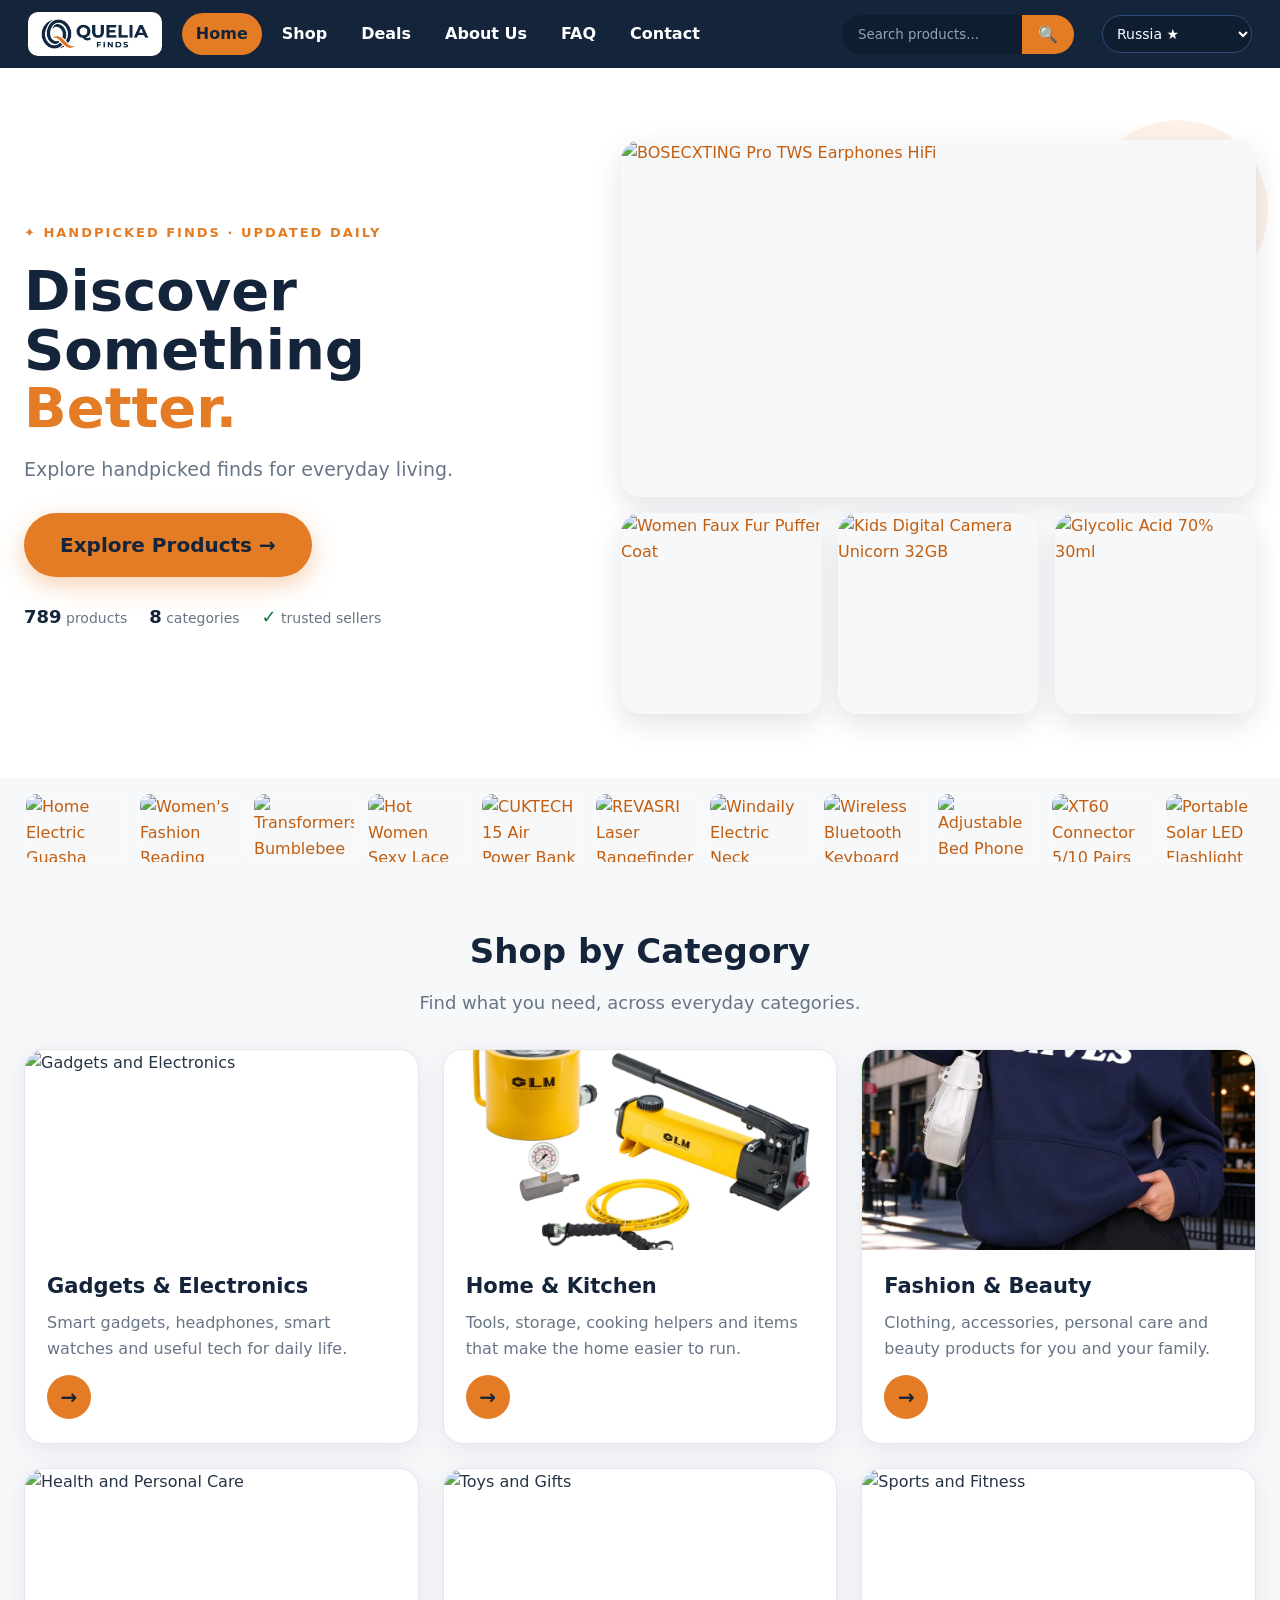
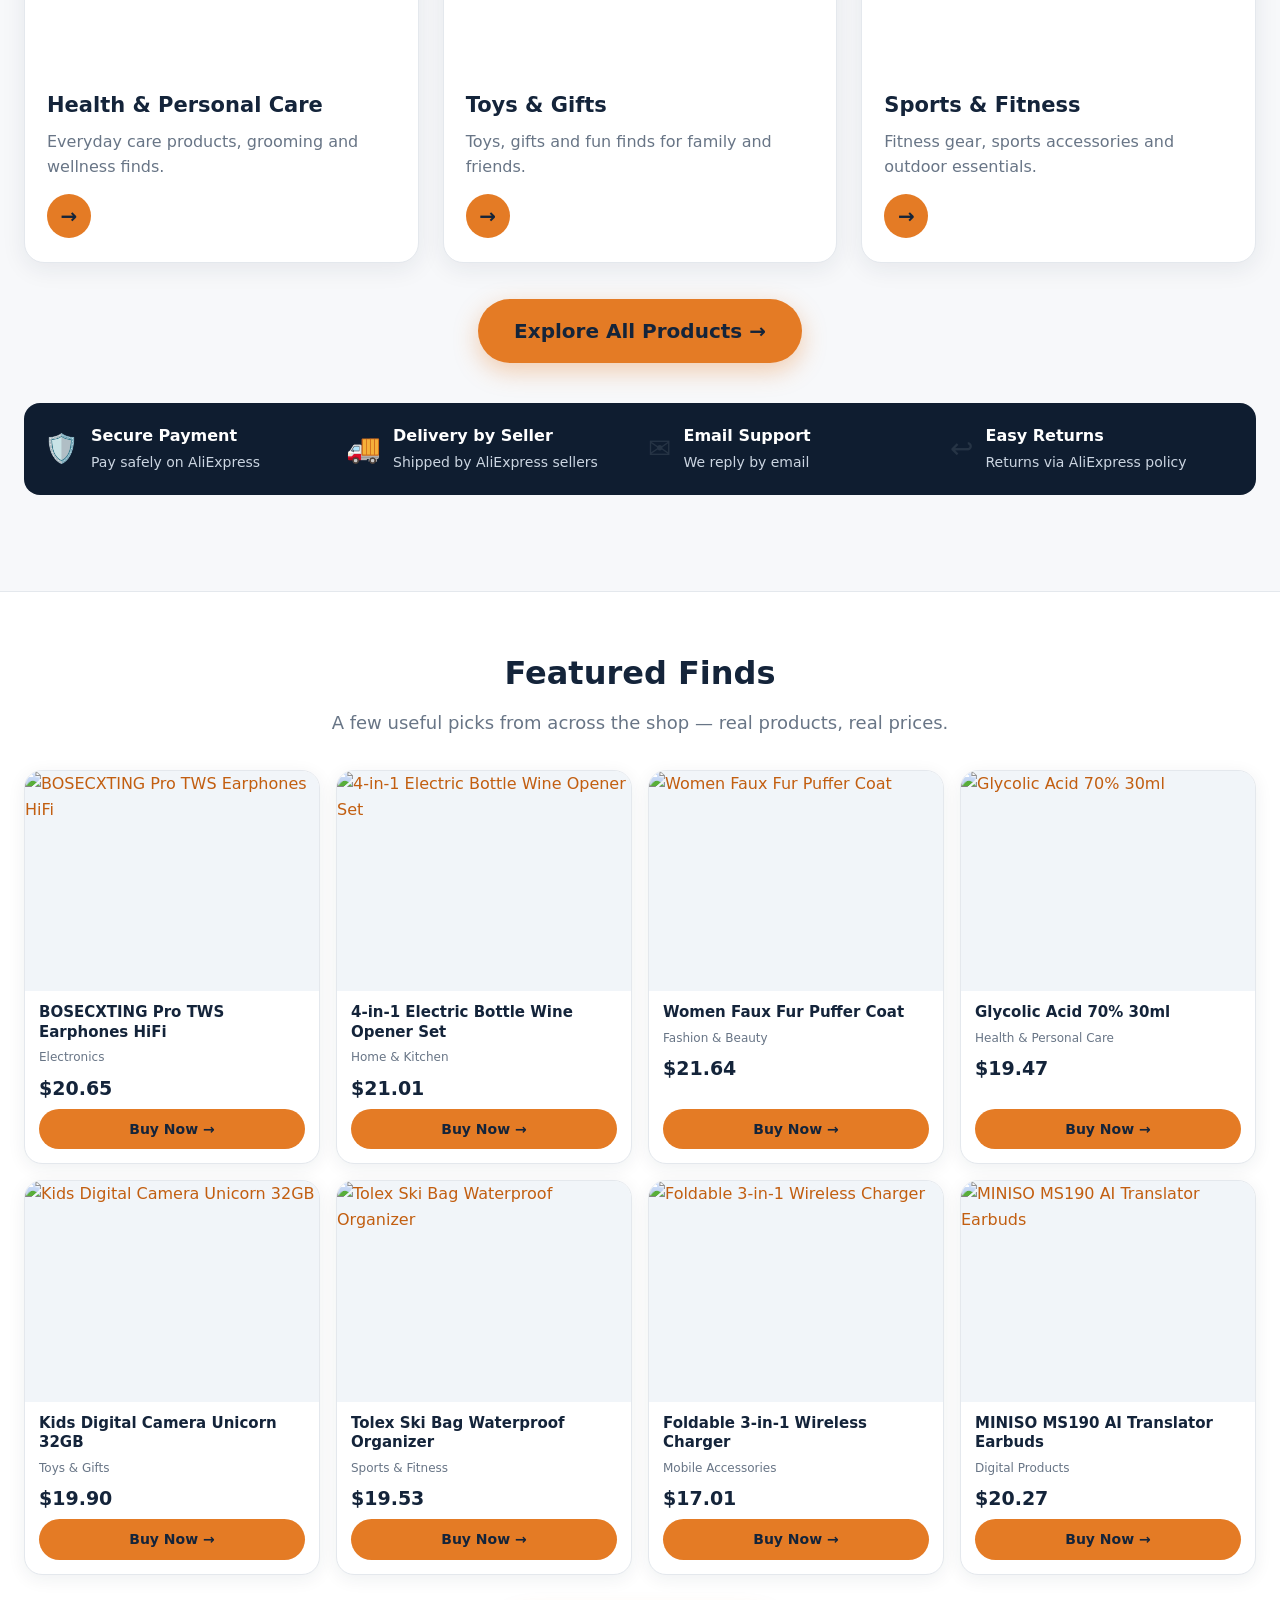
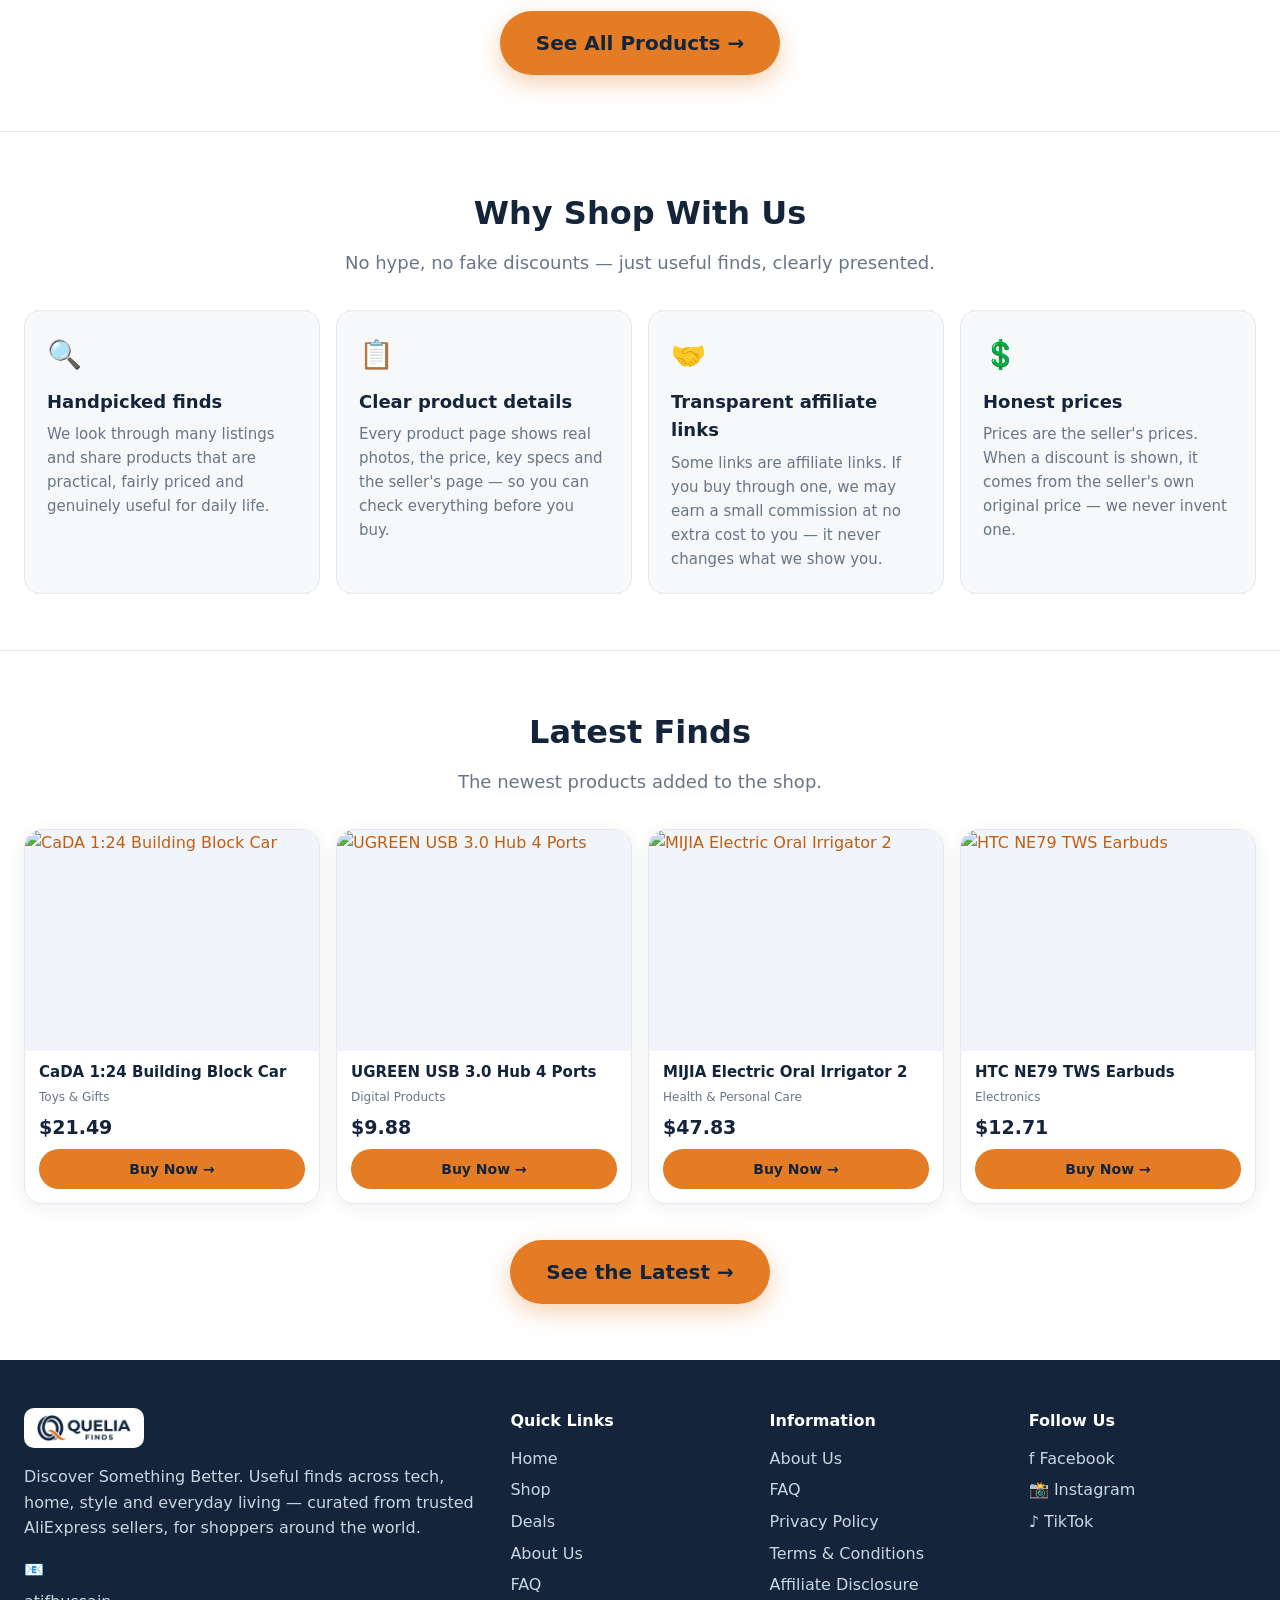
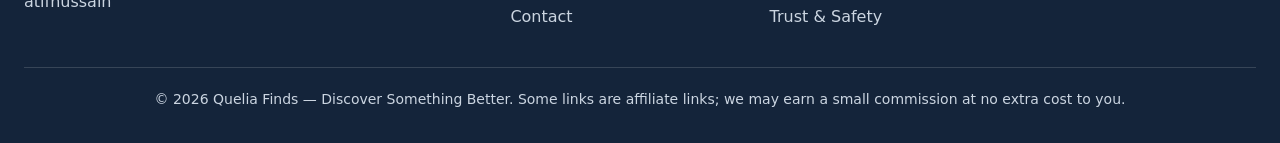
==== index.html @ e5099c73 "Taiwan batch: 4 products (787-790), 789 total" ====
<!DOCTYPE html>
<html lang="en">
<head>
<meta name="google-site-verification" content="7o0jev55BeI-810fVLVqob9dhv0WC_KsKOV3EKLCDDg" />
<meta name="p:domain_verify" content="592e8757884b58a0848043750318c921" />
<meta charset="UTF-8">
<link rel="icon" type="image/png" href="assets/favicon.png">
<link rel="apple-touch-icon" href="assets/apple-touch-icon.png">
<meta name="viewport" content="width=device-width, initial-scale=1.0">
<title>Quelia Finds — Discover Something Better.</title>
<meta name="description" content="Quelia Finds — premium product discovery brand.">
<link rel="canonical" href="https://queliafinds.publicvm.com/">

<meta property="og:type" content="website">
<meta property="og:url" content="https://queliafinds.publicvm.com/">
<meta property="og:site_name" content="Quelia Finds">
<meta property="og:title" content="Quelia Finds — Discover Something Better.">
<meta property="og:description" content="Quelia Finds — premium product discovery brand.">
<meta property="og:image" content="https://queliafinds.publicvm.com/assets/quelia-logo.png">
<script type="application/ld+json">
{
  "@context": "https://schema.org",
  "@graph": [
    {
      "@type": "WebSite",
      "name": "Quelia Finds",
      "alternateName": "Quelia",
      "url": "https://queliafinds.publicvm.com/"
    },
    {
      "@type": "Organization",
      "name": "Quelia Finds",
      "url": "https://queliafinds.publicvm.com/",
      "logo": "https://queliafinds.publicvm.com/assets/quelia-logo.png",
      "sameAs": [
        "https://www.facebook.com/profile.php?id=61596222851519",
        "https://www.instagram.com/dail.ydealbazar/",
        "https://www.tiktok.com/@dailydealbazarofficial"
      ]
    }
  ]
}
</script>
<link rel="stylesheet" href="style.css?v=200">
<script async src="https://pagead2.googlesyndication.com/pagead/js/adsbygoogle.js?client=ca-pub-7057239487273648"
     crossorigin="anonymous"></script>
<!-- Google tag (gtag.js) -->
<script>
/* Internal visitor exclusion (browser-level, localStorage — no IP).
   ?internal=1 sets the opt-out, ?internal=0 clears it. If opted out, GA4 is disabled before it loads. */
try {
  var _iq = new URLSearchParams(location.search).get('internal');
  if (_iq === '1') { localStorage.setItem('quelia-internal', '1'); }
  else if (_iq === '0') { localStorage.removeItem('quelia-internal'); }
} catch (e) {}
try { if (localStorage.getItem('quelia-internal') === '1') { window['ga-disable-G-9D16Z3C9DD'] = true; } } catch (e) {}
</script>
<script async src="https://www.googletagmanager.com/gtag/js?id=G-9D16Z3C9DD"></script>
<script>
  window.dataLayer = window.dataLayer || [];
  function gtag(){dataLayer.push(arguments);}
  gtag('js', new Date());

  gtag('config', 'G-9D16Z3C9DD');
</script>
<script defer src="https://www.gstatic.com/firebasejs/10.12.2/firebase-app-compat.js"></script>
<script defer src="https://www.gstatic.com/firebasejs/10.12.2/firebase-database-compat.js"></script>
<script defer src="assets/js/ddb-live.js?v=5"></script>
</head>
<body>
<header class="topbar">
<a class="logo-link" href="./"><img class="logo-img" src="assets/logo.png" alt="Quelia Finds"></a>
<nav class="main-nav">
<a href="./" class="active">Home</a>
<a href="shop.html">Shop</a>
<a href="shop.html?filter=discounted">Deals</a>
<a href="about.html">About Us</a>
<a href="faq.html">FAQ</a>
<a href="contact.html">Contact</a>
</nav>
<form class="search" action="shop.html" method="get">
<input type="search" name="q" placeholder="Search products..." aria-label="Search products">
<button type="submit" aria-label="Search">🔍</button>
</form>
<select id="countrySelect" class="country-select" aria-label="Select your country"></select>

</header>

<section class="hero">
<div class="hero-inner">
<div class="hero-copy">
<p class="hero-eyebrow">✦ Handpicked finds · Updated daily</p>
<h1>Discover Something<br><span class="accent-text">Better.</span></h1>
<p class="hero-sub">Explore handpicked finds for everyday living.</p>
<div class="hero-actions">
<a class="shop-btn" href="shop.html">Explore Products →</a>

</div>
<div class="hero-stats">
<span><b>789</b> products</span>
<span><b>8</b> categories</span>
<span><b class="tick">✓</b> trusted sellers</span>
</div>
</div>
<div class="hero-visual">
<div class="hero-grid">
<a href="product.html?id=bosecxting-pro-tws-earphones-hifi"><img src="https://res.cloudinary.com/oyazitkv/image/upload/f_auto,q_auto/daily-deal-bazar/bosecxting-pro-tws-earphones-hifi/main.jpg" alt="BOSECXTING Pro TWS Earphones HiFi"></a>
<a href="product.html?id=women-faux-fur-puffer"><img src="https://res.cloudinary.com/oyazitkv/image/upload/f_auto,q_auto/daily-deal-bazar/women-faux-fur-puffer/main.jpg" alt="Women Faux Fur Puffer Coat"></a>
<a href="product.html?id=kids-digital-camera-unicorn-32gb"><img src="https://res.cloudinary.com/oyazitkv/image/upload/f_auto,q_auto/daily-deal-bazar/kids-digital-camera-unicorn-32gb/main.jpg" alt="Kids Digital Camera Unicorn 32GB"></a>
<a href="product.html?id=glycolic-acid-70-30ml"><img src="https://res.cloudinary.com/oyazitkv/image/upload/f_auto,q_auto/daily-deal-bazar/glycolic-acid-70-30ml/main.jpg" alt="Glycolic Acid 70% 30ml"></a>
</div>
</div>
</div>
</section>
<!-- Home Banner -->
<ins class="adsbygoogle"
     style="display:block"
     data-ad-client="ca-pub-7057239487273648"
     data-ad-slot="2990210473"
     data-ad-format="auto"
     data-full-width-responsive="true"></ins>
<script>
     (adsbygoogle = window.adsbygoogle || []).push({});
</script>
<div class="wrap"><div class="shop-photo-strip" id="photoStrip"></div></div>

<section class="shop-section">
<div class="wrap">
<h2>Shop by Category</h2>
<p class="sub">Find what you need, across everyday categories.</p>
<div class="cat-grid">
<a class="cat-card" href="shop.html?cat=electronics">
<img src="assets/products/foldable-3-in-1-wireless-charging-station/main.jpg" alt="Gadgets and Electronics">
<div class="cat-body"><h3>Gadgets &amp; Electronics</h3><p>Smart gadgets, headphones, smart watches and useful tech for daily life.</p><span class="cat-arrow">→</span></div>
</a>
<a class="cat-card" href="shop.html?cat=home-kitchen">
<img src="assets/products/hydraulic-jack/main.png" alt="Home and Kitchen">
<div class="cat-body"><h3>Home &amp; Kitchen</h3><p>Tools, storage, cooking helpers and items that make the home easier to run.</p><span class="cat-arrow">→</span></div>
</a>
<a class="cat-card" href="shop.html?cat=fashion-beauty">
<img src="assets/products/jesus-saves-hoodie/main.jpg" alt="Fashion and Beauty">
<div class="cat-body"><h3>Fashion &amp; Beauty</h3><p>Clothing, accessories, personal care and beauty products for you and your family.</p><span class="cat-arrow">→</span></div>
</a>
<a class="cat-card" href="shop.html?cat=health-care">
<img src="assets/products/laikou-japan-sakura-skincare-set-7pcs/main.jpg" alt="Health and Personal Care">
<div class="cat-body"><h3>Health &amp; Personal Care</h3><p>Everyday care products, grooming and wellness finds.</p><span class="cat-arrow">→</span></div>
</a>
<a class="cat-card" href="shop.html?cat=toys-gifts">
<img src="assets/products/pokemon-figure-pokeball-toys-12pcs/main.jpg" alt="Toys and Gifts">
<div class="cat-body"><h3>Toys &amp; Gifts</h3><p>Toys, gifts and fun finds for family and friends.</p><span class="cat-arrow">→</span></div>
</a>
<a class="cat-card" href="shop.html?cat=sports-fitness">
<img src="assets/products/nevertoolate-extra-long-jump-rope-3-2m/main.jpg" alt="Sports and Fitness">
<div class="cat-body"><h3>Sports &amp; Fitness</h3><p>Fitness gear, sports accessories and outdoor essentials.</p><span class="cat-arrow">→</span></div>
</a>
</div>
<div class="explore-wrap"><a class="shop-btn" href="shop.html">Explore All Products →</a></div>

<section class="trust-row">
<div class="trust"><span>🛡️</span><div><strong>Secure Payment</strong><p>Pay safely on AliExpress</p></div></div>
<div class="trust"><span>🚚</span><div><strong>Delivery by Seller</strong><p>Shipped by AliExpress sellers</p></div></div>
<div class="trust"><span>✉️</span><div><strong>Email Support</strong><p>We reply by email</p></div></div>
<div class="trust"><span>↩️</span><div><strong>Easy Returns</strong><p>Returns via AliExpress policy</p></div></div>
</section>
</div>
</section>

<section class="home-section">
<div class="wrap">
<h2>Featured Finds</h2>
<p class="sub">A few useful picks from across the shop — real products, real prices.</p>
<div class="product-grid">
<article class="p-card">
  <a class="p-media" href="product.html?id=bosecxting-pro-tws-earphones-hifi"><img src="https://res.cloudinary.com/oyazitkv/image/upload/f_auto,q_auto/daily-deal-bazar/bosecxting-pro-tws-earphones-hifi/main.jpg" alt="BOSECXTING Pro TWS Earphones HiFi"></a>
  <div class="p-body">
    <h3><a href="product.html?id=bosecxting-pro-tws-earphones-hifi">BOSECXTING Pro TWS Earphones HiFi</a></h3>
    <div class="p-cat">Electronics</div>
    <div class="p-price">$20.65</div>
    <a class="p-buy" href="https://s.click.aliexpress.com/e/_c3OXKgUB" target="_blank" rel="noopener">Buy Now →</a>
  </div>
</article>
<article class="p-card">
  <a class="p-media" href="product.html?id=4-in-1-electric-bottle-wine-opener-set"><img src="https://res.cloudinary.com/oyazitkv/image/upload/f_auto,q_auto/daily-deal-bazar/4-in-1-electric-bottle-wine-opener-set/main.jpg" alt="4-in-1 Electric Bottle Wine Opener Set" loading="lazy"></a>
  <div class="p-body">
    <h3><a href="product.html?id=4-in-1-electric-bottle-wine-opener-set">4-in-1 Electric Bottle Wine Opener Set</a></h3>
    <div class="p-cat">Home &amp; Kitchen</div>
    <div class="p-price">$21.01</div>
    <a class="p-buy" href="https://s.click.aliexpress.com/e/_c44xM1Wb" target="_blank" rel="noopener">Buy Now →</a>
  </div>
</article>
<article class="p-card">
  <a class="p-media" href="product.html?id=women-faux-fur-puffer"><img src="https://res.cloudinary.com/oyazitkv/image/upload/f_auto,q_auto/daily-deal-bazar/women-faux-fur-puffer/main.jpg" alt="Women Faux Fur Puffer Coat"></a>
  <div class="p-body">
    <h3><a href="product.html?id=women-faux-fur-puffer">Women Faux Fur Puffer Coat</a></h3>
    <div class="p-cat">Fashion &amp; Beauty</div>
    <div class="p-price">$21.64</div>
    <a class="p-buy" href="https://s.click.aliexpress.com/e/_c3TvdKIX" target="_blank" rel="noopener">Buy Now →</a>
  </div>
</article>
<article class="p-card">
  <a class="p-media" href="product.html?id=glycolic-acid-70-30ml"><img src="https://res.cloudinary.com/oyazitkv/image/upload/f_auto,q_auto/daily-deal-bazar/glycolic-acid-70-30ml/main.jpg" alt="Glycolic Acid 70% 30ml"></a>
  <div class="p-body">
    <h3><a href="product.html?id=glycolic-acid-70-30ml">Glycolic Acid 70% 30ml</a></h3>
    <div class="p-cat">Health &amp; Personal Care</div>
    <div class="p-price">$19.47</div>
    <a class="p-buy" href="https://s.click.aliexpress.com/e/_c2wL02o3" target="_blank" rel="noopener">Buy Now →</a>
  </div>
</article>
<article class="p-card">
  <a class="p-media" href="product.html?id=kids-digital-camera-unicorn-32gb"><img src="https://res.cloudinary.com/oyazitkv/image/upload/f_auto,q_auto/daily-deal-bazar/kids-digital-camera-unicorn-32gb/main.jpg" alt="Kids Digital Camera Unicorn 32GB"></a>
  <div class="p-body">
    <h3><a href="product.html?id=kids-digital-camera-unicorn-32gb">Kids Digital Camera Unicorn 32GB</a></h3>
    <div class="p-cat">Toys &amp; Gifts</div>
    <div class="p-price">$19.90</div>
    <a class="p-buy" href="https://s.click.aliexpress.com/e/_c3FRcBNd" target="_blank" rel="noopener">Buy Now →</a>
  </div>
</article>
<article class="p-card">
  <a class="p-media" href="product.html?id=tolex-ski-bag-waterproof-ski-organizer"><img src="https://res.cloudinary.com/oyazitkv/image/upload/f_auto,q_auto/daily-deal-bazar/tolex-ski-bag-waterproof-ski-organizer/main.jpg" alt="Tolex Ski Bag Waterproof Organizer" loading="lazy"></a>
  <div class="p-body">
    <h3><a href="product.html?id=tolex-ski-bag-waterproof-ski-organizer">Tolex Ski Bag Waterproof Organizer</a></h3>
    <div class="p-cat">Sports &amp; Fitness</div>
    <div class="p-price">$19.53</div>
    <a class="p-buy" href="https://s.click.aliexpress.com/e/_c3Jxw4QF" target="_blank" rel="noopener">Buy Now →</a>
  </div>
</article>
<article class="p-card">
  <a class="p-media" href="product.html?id=foldable-3-in-1-wireless-charging-station"><img src="https://res.cloudinary.com/oyazitkv/image/upload/f_auto,q_auto/daily-deal-bazar/foldable-3-in-1-wireless-charging-station/main.jpg" alt="Foldable 3-in-1 Wireless Charger" loading="lazy"></a>
  <div class="p-body">
    <h3><a href="product.html?id=foldable-3-in-1-wireless-charging-station">Foldable 3-in-1 Wireless Charger</a></h3>
    <div class="p-cat">Mobile Accessories</div>
    <div class="p-price">$17.01</div>
    <a class="p-buy" href="https://s.click.aliexpress.com/e/_c4lKQhC3" target="_blank" rel="noopener">Buy Now →</a>
  </div>
</article>
<article class="p-card">
  <a class="p-media" href="product.html?id=miniso-ms190-ai-translator-earbuds"><img src="https://res.cloudinary.com/oyazitkv/image/upload/f_auto,q_auto/daily-deal-bazar/miniso-ms190-ai-translator-earbuds/main.jpg" alt="MINISO MS190 AI Translator Earbuds" loading="lazy"></a>
  <div class="p-body">
    <h3><a href="product.html?id=miniso-ms190-ai-translator-earbuds">MINISO MS190 AI Translator Earbuds</a></h3>
    <div class="p-cat">Digital Products</div>
    <div class="p-price">$20.27</div>
    <a class="p-buy" href="https://s.click.aliexpress.com/e/_c4SFceW7" target="_blank" rel="noopener">Buy Now →</a>
  </div>
</article>
</div>
<div class="explore-wrap"><a class="shop-btn" href="shop.html">See All Products →</a></div>
</div>
</section>

<section class="home-section">
<div class="wrap">
<h2>Why Shop With Us</h2>
<p class="sub">No hype, no fake discounts — just useful finds, clearly presented.</p>
<div class="why-row">
<div class="why-card"><span class="why-ico">🔍</span><h3>Handpicked finds</h3><p>We look through many listings and share products that are practical, fairly priced and genuinely useful for daily life.</p></div>
<div class="why-card"><span class="why-ico">📋</span><h3>Clear product details</h3><p>Every product page shows real photos, the price, key specs and the seller's page — so you can check everything before you buy.</p></div>
<div class="why-card"><span class="why-ico">🤝</span><h3>Transparent affiliate links</h3><p>Some links are affiliate links. If you buy through one, we may earn a small commission at no extra cost to you — it never changes what we show you.</p></div>
<div class="why-card"><span class="why-ico">💲</span><h3>Honest prices</h3><p>Prices are the seller's prices. When a discount is shown, it comes from the seller's own original price — we never invent one.</p></div>
</div>
</div>
</section>

<section class="home-section">
<div class="wrap">
<h2>Latest Finds</h2>
<p class="sub">The newest products added to the shop.</p>
<div class="product-grid">
<article class="p-card">
  <a class="p-media" href="product.html?id=cada-1-24-building-block-car"><img src="https://res.cloudinary.com/oyazitkv/image/upload/f_auto,q_auto/daily-deal-bazar/cada-1-24-building-block-car/main.jpg" alt="CaDA 1:24 Building Block Car" loading="lazy"></a>
  <div class="p-body">
    <h3><a href="product.html?id=cada-1-24-building-block-car">CaDA 1:24 Building Block Car</a></h3>
    <div class="p-cat">Toys &amp; Gifts</div>
    <div class="p-price">$21.49</div>
    <a class="p-buy" href="https://s.click.aliexpress.com/e/_c3lZKPaT" target="_blank" rel="noopener">Buy Now →</a>
  </div>
</article>
<article class="p-card">
  <a class="p-media" href="product.html?id=ugreen-usb-3-0-hub-4-ports"><img src="https://res.cloudinary.com/oyazitkv/image/upload/f_auto,q_auto/daily-deal-bazar/ugreen-usb-3-0-hub-4-ports/main.jpg" alt="UGREEN USB 3.0 Hub 4 Ports" loading="lazy"></a>
  <div class="p-body">
    <h3><a href="product.html?id=ugreen-usb-3-0-hub-4-ports">UGREEN USB 3.0 Hub 4 Ports</a></h3>
    <div class="p-cat">Digital Products</div>
    <div class="p-price">$9.88</div>
    <a class="p-buy" href="https://s.click.aliexpress.com/e/_c2zLxfTl" target="_blank" rel="noopener">Buy Now →</a>
  </div>
</article>
<article class="p-card">
  <a class="p-media" href="product.html?id=mijia-electric-oral-irrigator-2"><img src="https://res.cloudinary.com/oyazitkv/image/upload/f_auto,q_auto/daily-deal-bazar/mijia-electric-oral-irrigator-2/main.jpg" alt="MIJIA Electric Oral Irrigator 2" loading="lazy"></a>
  <div class="p-body">
    <h3><a href="product.html?id=mijia-electric-oral-irrigator-2">MIJIA Electric Oral Irrigator 2</a></h3>
    <div class="p-cat">Health &amp; Personal Care</div>
    <div class="p-price">$47.83</div>
    <a class="p-buy" href="https://s.click.aliexpress.com/e/_c3qpI50B" target="_blank" rel="noopener">Buy Now →</a>
  </div>
</article>
<article class="p-card">
  <a class="p-media" href="product.html?id=htc-ne79-tws-earbuds"><img src="https://res.cloudinary.com/oyazitkv/image/upload/f_auto,q_auto/daily-deal-bazar/htc-ne79-tws-earbuds/main.jpg" alt="HTC NE79 TWS Earbuds" loading="lazy"></a>
  <div class="p-body">
    <h3><a href="product.html?id=htc-ne79-tws-earbuds">HTC NE79 TWS Earbuds</a></h3>
    <div class="p-cat">Electronics</div>
    <div class="p-price">$12.71</div>
    <a class="p-buy" href="https://s.click.aliexpress.com/e/_c4qe29wx" target="_blank" rel="noopener">Buy Now →</a>
  </div>
</article>
</div>
<div class="explore-wrap"><a class="shop-btn" href="shop.html?filter=latest">See the Latest →</a></div>
</div>
</section>

<footer>
<div class="foot-grid">
<div>
<div class="foot-brand"><img class="foot-logo-img" src="assets/logo.png" alt="Quelia Finds"></div>
<p>Discover Something Better. Useful finds across tech, home, style and everyday living — curated from trusted AliExpress sellers, for shoppers around the world.</p>
<p>📧 <a href="mailto:atifhussain78698633@gmail.com">atifhussain</a></p>
</div>
<div>
<h4>Quick Links</h4>
<a href="./">Home</a>
<a href="shop.html">Shop</a>
<a href="shop.html?filter=discounted">Deals</a>
<a href="about.html">About Us</a>
<a href="faq.html">FAQ</a>
<a href="contact.html">Contact</a>
</div>
<div>
<h4>Information</h4>
<a href="about.html">About Us</a>
<a href="faq.html">FAQ</a>
<a href="privacy.html">Privacy Policy</a>
<a href="terms.html">Terms &amp; Conditions</a>
<a href="affiliate-disclosure.html">Affiliate Disclosure</a>
<a href="trust.html">Trust &amp; Safety</a>
</div>
<div>
<h4>Follow Us</h4>
<a href="https://www.facebook.com/profile.php?id=61596222851519" target="_blank" rel="noopener">f Facebook</a>
<a href="https://www.instagram.com/dail.ydealbazar/" target="_blank" rel="noopener">📸 Instagram</a>
<a href="https://www.tiktok.com/@dailydealbazarofficial" target="_blank" rel="noopener">♪ TikTok</a>
</div>
</div>
<div class="foot-bottom">© 2026 Quelia Finds — Discover Something Better. Some links are affiliate links; we may earn a small commission at no extra cost to you.</div>
</footer>
<script src="countries.js?v=3"></script>
<script src="products.js?v=200"></script>
<script>
(function buildPhotoStrip() {
  const strip = document.getElementById("photoStrip");
  if (!strip || typeof PRODUCTS === "undefined") return;
  const shuffled = PRODUCTS.slice();
  for (let i = shuffled.length - 1; i > 0; i--) { const j = Math.floor(Math.random() * (i + 1)); [shuffled[i], shuffled[j]] = [shuffled[j], shuffled[i]]; }
  const items = shuffled.slice(0, 12).map(p => `<a href="product.html?id=${p.id}"><img src="${p.images[0]}" alt="${p.short}" loading="lazy"></a>`).join("");
  strip.innerHTML = `<div class="strip-track">${items}${items}</div>`;
})();
</script>
</body>
</html>
---- style.css ----
/* Quelia Finds — clean international design: Navy #14243A, Orange #E47B25, Off-white #F7F8FA, White */
:root{--navy:#14243A;--deep:#0F1D30;--navy2:#1E3A5C;--accent:#E47B25;--accent-dark:#C25E10;--ink:#263445;--muted:#687586;--line:#E4E8ED;--bg:#F7F8FA;--gold:var(--accent);--royal:#0755B8}
*{box-sizing:border-box}
/* Never allow page-level horizontal scrolling (internal scroll rows still scroll). */
html,body{overflow-x:clip}
body{margin:0;font-family:Inter,Manrope,system-ui,-apple-system,"Segoe UI",Roboto,Arial,sans-serif;color:var(--ink);background:var(--bg);line-height:1.6;font-size:16px}
a{color:var(--accent-dark);text-decoration:none}
a:hover{text-decoration:underline}
img{max-width:100%}
.wrap{max-width:1280px;margin:0 auto;padding:0 24px}

/* Header */
.topbar{position:sticky;top:0;background:var(--navy);color:#fff;display:flex;align-items:center;gap:20px;padding:12px 28px;z-index:20}
.logo-link{display:flex;align-items:center;gap:10px;text-decoration:none;color:#fff;flex-shrink:0}
.logo-link:hover{text-decoration:none}
.logo-mark{width:36px;height:36px;flex-shrink:0}
.logo{height:64px;width:auto;border-radius:10px}
.brand{font-weight:800;font-size:26px;color:#fff;letter-spacing:.2px}
.brand span{color:var(--accent)}
.main-nav{display:flex;gap:6px;flex-wrap:wrap}
.main-nav a{color:#fff;text-decoration:none;font-weight:600;padding:8px 14px;border-radius:999px}
.main-nav a.active{background:var(--accent);color:var(--navy)}
.main-nav a:hover{color:var(--accent);text-decoration:none}
.main-nav a.active:hover{color:var(--navy)}
.search{margin-left:auto;display:flex;background:#0F1D30;border-radius:999px;overflow:hidden;flex-shrink:0}
.search input{background:transparent;border:0;color:#fff;padding:10px 16px;outline:none;width:180px;font-family:inherit}
.search input::placeholder{color:#94a3b8}
.search button{background:var(--accent);border:0;padding:10px 16px;cursor:pointer;font-size:16px}
.account-link{font-size:22px;text-decoration:none}

/* Hero — Quelia Finds: light premium hero, headline left, product photos right */
.hero{background:#fff;color:var(--ink);padding:72px 0 64px}
.hero-inner{max-width:1280px;margin:0 auto;padding:0 24px;display:grid;grid-template-columns:0.92fr 1.08fr;gap:56px;align-items:center}
.hero-copy h1{font-size:56px;line-height:1.05;margin:0 0 16px;color:var(--navy);text-align:left}
.accent-text{color:var(--accent)}
.hero-sub{font-size:19px;color:var(--muted);margin:0 0 28px;text-align:left}
.hero-eyebrow{font-size:13px;font-weight:800;letter-spacing:2px;text-transform:uppercase;color:var(--accent);margin:0 0 18px}
.hero-stats{display:flex;gap:22px;flex-wrap:wrap;margin-top:26px}
.hero-stats span{font-size:14px;color:var(--muted)}
.hero-stats b{font-size:18px;color:var(--navy)}
.hero-stats .tick{color:#0a7a3d}
.hero-actions{display:flex;gap:12px;flex-wrap:wrap;align-items:center}
.hero-actions .vg-btn{margin:0}
.hero-visual{position:relative}
.hero-visual::before{content:"";position:absolute;top:-20px;right:-12px;width:180px;height:180px;border-radius:50%;background:rgba(228,123,37,.10);z-index:0}
.hero-grid{position:relative;z-index:1;display:grid;grid-template-columns:repeat(3,1fr);gap:16px}
.hero-grid a{display:block;border-radius:20px;overflow:hidden;box-shadow:0 10px 28px rgba(20,36,58,.12);background:#F7F8FA}
.hero-grid a:hover{transform:translateY(-3px);box-shadow:0 16px 36px rgba(20,36,58,.18)}
.hero-grid a:first-child{grid-column:1 / -1}
.hero-grid img{width:100%;aspect-ratio:1/1;object-fit:cover;display:block}
.hero-grid a:first-child img{aspect-ratio:16/9}
/* Featured earphones — earbuds dip into the case, then pop back out (Atif's request). */
@keyframes earbudsInOut{
  0%,50%,100%{transform:translateY(0)}
  65%{transform:translateY(12px)}
  80%{transform:translateY(-8px)}
}
.hero-grid a:first-child{animation:earbudsInOut 4s ease-in-out infinite}
/* Kids camera (middle bottom card) — gentle focus zoom. */
@keyframes camFocus{
  0%,100%{transform:scale(1)}
  50%{transform:scale(1.07)}
}
.hero-grid a:nth-child(3) img{animation:camFocus 3s ease-in-out infinite}
@media (prefers-reduced-motion: reduce){
  .hero-grid a:first-child,.hero-grid a:nth-child(3) img{animation:none}
}
/* Trust & Safety — dark trust cards (matches the reference design). */
.trust-dark{background:#0b0b0b;padding:48px 0 56px}
.trust-dark .wrap{max-width:1100px;margin:0 auto;padding:0 24px}
.trust-grid{display:grid;grid-template-columns:1fr 1fr;gap:18px}
@media(max-width:640px){.trust-grid{grid-template-columns:1fr}}
.trust-card{background:#161616;border:1px solid #2a2a2a;border-radius:16px;padding:26px}
.trust-ico{display:inline-flex;align-items:center;justify-content:center;width:46px;height:46px;border:2px solid #22c55e;border-radius:50%;color:#22c55e;font-size:22px;font-weight:800;margin-bottom:14px}
.trust-card h3{color:#fff;font-size:20px;margin:0 0 6px}
.trust-card .trust-sub{color:#9aa3af;font-size:15px;margin:0 0 10px}
.trust-card .trust-desc{color:#c7cdd6;font-size:14px;line-height:1.6;margin:0}
.trust-card a{color:#7dd3a8}
.shop-btn{display:inline-block;background:var(--accent);color:var(--navy)!important;font-weight:800;font-size:20px;padding:16px 36px;border-radius:999px;text-decoration:none;box-shadow:0 8px 24px rgba(228,123,37,.35)}
.shop-btn:hover{transform:translateY(-2px);text-decoration:none}

/* Homepage sections */
.shop-section{background:var(--bg);padding:56px 0}
.shop-section h2{font-size:34px;color:var(--navy);margin:0;text-align:center}
.shop-section .sub{text-align:center;color:var(--muted);font-size:18px;margin:10px 0 32px}
.cat-grid{display:grid;grid-template-columns:repeat(3,1fr);gap:24px}
.cat-card{background:#fff;border:1px solid var(--line);border-radius:20px;overflow:hidden;box-shadow:0 6px 24px rgba(20,36,58,.08);transition:transform .2s,box-shadow .2s;display:block;color:var(--ink)}
.cat-card:hover{transform:translateY(-4px);box-shadow:0 14px 32px rgba(20,36,58,.16);text-decoration:none}
.cat-card img{width:100%;height:200px;object-fit:cover;display:block}
.cat-card .cat-body{padding:20px 22px 24px}
.cat-card h3{margin:0 0 6px;color:var(--navy);font-size:21px}
.cat-card p{margin:0 0 14px;color:var(--muted)}
.cat-arrow{display:inline-flex;align-items:center;justify-content:center;width:44px;height:44px;border-radius:50%;background:var(--accent);color:var(--navy);font-weight:800;font-size:20px}
.explore-wrap{text-align:center;margin-top:36px}

/* Home product sections (Featured / Latest) */
.home-section{background:#fff;padding:56px 0;border-top:1px solid var(--line)}
.home-section h2{font-size:32px;color:var(--navy);margin:0;text-align:center}
.home-section .sub{text-align:center;color:var(--muted);font-size:18px;margin:10px 0 32px}

/* Why shop with us */
.why-row{display:grid;grid-template-columns:repeat(4,1fr);gap:16px}
.why-card{background:var(--bg);border:1px solid var(--line);border-radius:16px;padding:22px}
.why-card .why-ico{font-size:28px}
.why-card h3{margin:10px 0 6px;color:var(--navy);font-size:18px}
.why-card p{margin:0;color:var(--muted);font-size:15px}

/* Trust row */
.trust-row{display:grid;grid-template-columns:repeat(4,1fr);gap:16px;background:var(--deep);border-radius:16px;padding:20px;margin:40px 0}
.trust{display:flex;gap:12px;align-items:center}
.trust span{font-size:28px}
.trust strong{color:#fff;display:block}
.trust p{color:#cbd5e1;margin:2px 0;font-size:14px}

/* Footer */
footer{background:var(--navy);color:#cbd5e1;padding:48px 24px 32px}
.foot-grid{max-width:1280px;margin:0 auto;display:grid;grid-template-columns:2fr 1fr 1fr 1fr;gap:32px}
.foot-grid h4{color:#fff;margin:0 0 12px}
.foot-grid a{display:block;color:#cbd5e1;margin:6px 0}
.foot-grid a:hover{color:var(--accent);text-decoration:none}
.foot-brand{font-weight:800;font-size:22px;color:#fff}
.foot-brand span{color:var(--accent)}
.foot-bottom{max-width:1280px;margin:32px auto 0;padding-top:20px;border-top:1px solid rgba(255,255,255,.15);text-align:center;font-size:14px}

/* Shop page — redesigned layout (2026-11-14): wider content, slim sidebar,
   products first on mobile. Max-width ~1200px (1360px on very wide screens). */
.shop-wrap{max-width:1200px}
@media(min-width:1500px){.shop-wrap{max-width:1360px}}
.shop-head{background:linear-gradient(120deg,var(--navy),var(--navy2) 60%,var(--deep));color:#fff;padding:28px 0 20px}
.shop-head h1{color:#fff;font-size:34px;margin:0}
.shop-head p{color:#dbeafe;font-size:16px;margin:6px 0 0}
.shop-photo-strip{overflow:hidden;margin:14px 0 4px;border-radius:14px}
.strip-track{display:flex;gap:10px;width:max-content;animation:stripScroll 40s linear infinite}
.strip-track a{flex:0 0 auto}
.strip-track img{height:72px;width:104px;object-fit:cover;border-radius:12px;display:block;border:2px solid rgba(255,255,255,.25)}
.shop-photo-strip:hover .strip-track{animation-play-state:paused}
@keyframes stripScroll{from{transform:translateX(0)}to{transform:translateX(-50%)}}
@media(max-width:640px){.strip-track img{height:64px;width:92px}}
.shop-ad-wrap{position:relative;margin:24px auto 0;max-width:720px}
.shop-ad-video{width:100%;aspect-ratio:16/9;object-fit:cover;display:block;border-radius:16px;box-shadow:0 12px 40px rgba(0,0,0,.35)}
.shop-sound-btn{position:absolute;bottom:14px;right:14px;background:rgba(20,36,58,.85);color:#fff;border:1.5px solid var(--accent);font-weight:700;font-size:14px;padding:9px 16px;border-radius:999px;cursor:pointer;font-family:inherit}
.shop-sound-btn:hover{background:var(--accent);color:var(--navy)}
.crumb{color:#94a3b8;font-size:14px;margin-bottom:12px}
.crumb a{color:#fff}
/* Category pills — one horizontal scroll row at every size (never wraps to 2 rows). */
.cat-nav{display:flex;gap:10px;flex-wrap:nowrap;overflow-x:auto;margin:20px 0;padding-bottom:4px;scrollbar-width:none}
.cat-nav::-webkit-scrollbar{display:none}
.cat-pill{flex:0 0 auto;border:1px solid var(--line);background:#fff;color:var(--navy);font-weight:700;padding:10px 18px;border-radius:999px;cursor:pointer;font-size:15px;font-family:inherit}
.cat-pill.active,.cat-pill:hover{background:var(--accent);border-color:var(--accent);color:var(--navy)}
.shop-body{background:var(--bg);padding:0 0 48px}
/* No sidebar — products take the full width. Filters live in a slide-in drawer on every size. */
.sidebar{display:none;position:fixed;top:0;right:0;bottom:0;width:min(340px,90vw);z-index:200;overflow-y:auto;border-radius:0;box-shadow:-8px 0 32px rgba(20,36,58,.18);background:#fff;padding:18px 20px;color:var(--ink)}
.sidebar.open{display:block}
.sidebar h3{margin:0 0 10px;color:var(--navy);font-size:18px;padding-bottom:8px;border-bottom:2px solid var(--accent)}
.sidebar .side-cat{display:block;padding:8px 12px;color:var(--ink);cursor:pointer;border:1px solid var(--line);background:var(--bg);width:100%;text-align:left;font-size:14px;border-radius:999px;margin-bottom:5px;transition:all .2s;font-family:inherit}
.sidebar .side-cat.active{color:var(--navy);font-weight:800;background:var(--accent);border-color:var(--accent)}
.sidebar .side-cat:hover{border-color:var(--accent);color:var(--navy)}
.sidebar label{display:block;font-size:14px;color:var(--ink);margin:6px 0 3px}
.sidebar input[type=number],.sidebar input[type=text]{width:100%;padding:9px 12px;border:1px solid var(--line);border-radius:10px;font-size:15px;background:#fff;color:var(--ink);outline:none;font-family:inherit}
.sidebar input[type=number]:focus,.sidebar input[type=text]:focus{border-color:var(--accent)}

/* Filters drawer trigger — visible on every size (no sidebar). */
.filter-toggle{display:inline-flex;align-items:center;gap:6px;background:var(--navy);color:#fff;font-weight:800;border:0;border-radius:999px;padding:10px 18px;cursor:pointer;font-size:15px;font-family:inherit;flex:0 0 auto}
.filter-close{display:block;position:absolute;top:12px;right:12px;background:transparent;border:1px solid var(--line);color:var(--ink);border-radius:50%;width:32px;height:32px;cursor:pointer;font-size:16px;line-height:1}
.filter-backdrop{display:none}
.filter-backdrop.show{display:block;position:fixed;inset:0;background:rgba(0,0,0,.55);z-index:150}
.price-row{display:flex;gap:8px}
.side-btn{width:100%;margin-top:10px;background:var(--accent);border:0;color:var(--navy);font-weight:800;padding:11px;border-radius:999px;cursor:pointer;font-size:15px;box-shadow:0 6px 18px rgba(228,123,37,.35);transition:transform .2s;font-family:inherit}
.side-btn:hover{transform:translateY(-2px)}
/* Compact toolbar — Filters button, search and sort in one row; count on its own small line on mobile. */
.shop-tools{display:flex;gap:10px;align-items:center;flex-wrap:wrap;margin-bottom:14px}
.shop-tools .count{font-weight:700;color:var(--navy)}
.shop-tools input[type=search]{flex:1;min-width:180px;padding:11px 14px;border:1px solid var(--line);border-radius:999px;font-size:15px;outline:none;background:#fff;color:var(--ink);font-family:inherit}
.shop-tools input[type=search]::placeholder{color:var(--muted)}
.shop-tools select{padding:11px 14px;border:1px solid var(--line);border-radius:999px;font-size:15px;background:#fff;color:var(--ink);font-family:inherit}
.product-grid{display:grid;grid-template-columns:repeat(4,1fr);gap:16px}
@media(min-width:1500px){.product-grid{grid-template-columns:repeat(5,1fr)}}
.p-card{background:#fff;border:1px solid var(--line);border-radius:18px;overflow:hidden;box-shadow:0 4px 18px rgba(20,36,58,.07);transition:transform .2s,box-shadow .2s;display:flex;flex-direction:column}
.p-card:hover{transform:translateY(-4px) scale(1.015);box-shadow:0 14px 30px rgba(20,36,58,.16)}
.p-card .p-media{display:block;position:relative;overflow:hidden}
.p-card img,.p-card video{width:100%;aspect-ratio:4/3;height:auto;object-fit:cover;display:block;background:#f1f5f9}
.p-badge{position:absolute;top:10px;left:10px;background:#E5484D;color:#fff;font-weight:800;font-size:11px;padding:5px 10px;border-radius:999px}
.p-body{padding:12px 14px 14px;display:flex;flex-direction:column;flex:1}
.p-body h3{margin:0 0 6px;font-size:15px;line-height:1.3;color:var(--navy);display:-webkit-box;-webkit-line-clamp:2;-webkit-box-orient:vertical;overflow:hidden}
.p-body h3 a{color:var(--navy)}
.p-body h3 a:hover{color:var(--accent-dark);text-decoration:none}
.p-cat{font-size:12px;color:var(--muted);margin-bottom:5px}
.p-price{font-size:19px;font-weight:800;color:var(--navy);margin-bottom:6px}
.p-price s{color:#94a3b8;font-size:13px;font-weight:400;margin-left:6px}
.p-rating{color:#f5a623;font-size:13px;margin:4px 0 8px}
.p-buy{margin-top:auto;display:block;text-align:center;background:var(--accent);color:var(--navy)!important;font-weight:800;font-size:14px;padding:9px 12px;border-radius:999px;text-decoration:none}
.p-buy:hover{background:#F08A35;text-decoration:none}
.p-copy{margin-top:6px;display:block;width:100%;text-align:center;background:#fff;border:1.5px solid var(--navy);color:var(--navy);font-weight:700;padding:8px;border-radius:999px;cursor:pointer;font-size:13px;font-family:inherit}
.p-copy:hover{background:#f1f5f9}

/* Shop product cards — editorial v2 (Barlovento-inspired, scoped to the shop grid only).
   Flat, image-led, minimal chrome. Orange stays as an accent; buttons are navy. */
#productGrid .p-card{background:transparent;border:0;border-radius:0;overflow:visible;box-shadow:none}
#productGrid .p-card:hover{transform:none;box-shadow:none}
#productGrid .p-media{background:#f6f3ef;border-radius:14px}
#productGrid .p-card .p-media img{transition:transform .35s ease}
#productGrid .p-card:hover .p-media img{transform:scale(1.04)}
#productGrid .p-card img{aspect-ratio:1/1;object-fit:contain;background:#f6f3ef}
/* Badges on the photo: % off top-left (dark green), product badge top-right (navy). */
#productGrid .p-off{position:absolute;top:10px;left:10px;background:#166534;margin-left:0;z-index:2}
#productGrid .p-badge{left:auto;right:10px;background:var(--navy)}
#productGrid .p-body{padding:14px 2px 0}
#productGrid .p-head{display:flex;gap:12px;align-items:flex-start}
#productGrid .p-head h3{flex:1;min-width:0;margin:0;font-size:15px;line-height:1.35}
#productGrid .p-head .p-price{flex:0 0 auto;font-size:16px;white-space:nowrap;margin-bottom:0}
#productGrid .p-sub{display:flex;justify-content:space-between;gap:10px;align-items:baseline;margin-top:4px}
#productGrid .p-sub s{font-size:12px;color:#94a3b8}
#productGrid .p-buy{background:var(--navy);color:#fff!important;border-radius:10px;padding:10px 12px;font-weight:700}
#productGrid .p-buy:hover{background:var(--navy2)}
#productGrid .p-copy{background:transparent;border:0;color:var(--muted);font-weight:600;padding:7px;font-size:12px;margin-top:2px}
#productGrid .p-copy:hover{color:var(--navy);text-decoration:underline;background:transparent}

/* Shop buttons — navy, not orange (orange stays as an accent only). */
.filter-toggle{background:var(--navy);color:#fff}
.side-btn{background:var(--navy);color:#fff;box-shadow:0 6px 18px rgba(20,36,58,.25)}
.side-btn:hover{transform:translateY(-2px)}
.side-btn-quiet{background:transparent!important;border:1px solid var(--line)!important;color:var(--muted)!important;box-shadow:none!important}
/* Sidebar — modern editorial: small-caps section labels, clean text category rows. */
.sidebar .side-h{margin:16px 0 8px;color:var(--muted);font-size:12px;font-weight:800;letter-spacing:1.5px;text-transform:uppercase;padding-bottom:0;border-bottom:0}
.sidebar .side-cat{display:block;padding:7px 4px;color:var(--ink);cursor:pointer;border:0;background:transparent;width:100%;text-align:left;font-size:14px;border-radius:8px;margin-bottom:2px;transition:background .15s;font-family:inherit}
.sidebar .side-cat.active{color:var(--accent-dark);font-weight:800;background:#FDF0E3;border-color:transparent}
.sidebar .side-cat:hover{background:#f1f5f9;border-color:transparent;color:var(--navy)}
.empty{grid-column:1/-1;text-align:center;color:var(--muted);padding:48px 0;font-size:18px}
.load-wrap{text-align:center;margin-top:32px}
.load-btn{background:var(--navy);color:#fff;border:0;font-weight:800;padding:14px 32px;border-radius:999px;cursor:pointer;font-size:16px;font-family:inherit}
.load-btn:hover{background:var(--navy2)}

/* Product detail page */
.pd-layout{display:grid;grid-template-columns:1fr 1fr;gap:40px;padding:40px 0 64px;align-items:start}
.pd-gallery img,.pd-gallery video{width:100%;border-radius:18px;display:block;background:#f1f5f9;max-height:520px;object-fit:contain}
.pd-thumbs{display:flex;gap:10px;flex-wrap:wrap;margin-top:14px}
.pd-thumbs img{width:84px;height:84px;object-fit:cover;border-radius:10px;border:2px solid var(--line);cursor:pointer}
.pd-thumbs img.active{border-color:var(--accent)}
.pd-info h1{font-size:30px;line-height:1.3;color:var(--navy);margin:0 0 12px}
.pd-price{font-size:32px;font-weight:800;color:var(--navy)}
.pd-price s{color:#94a3b8;font-size:20px;font-weight:400;margin-left:8px}
.pd-meta{color:var(--muted);margin:10px 0}
.pd-desc{margin:20px 0}
.pd-specs{width:100%;border-collapse:collapse;margin:16px 0}
.pd-specs td{border:1px solid var(--line);padding:10px 14px}
.pd-specs td:first-child{font-weight:700;background:#f8fafc;width:40%}
.pd-buy{display:inline-block;background:var(--accent);color:var(--navy)!important;font-weight:800;font-size:19px;padding:16px 40px;border-radius:999px;text-decoration:none;margin-top:8px}
.pd-buy:hover{background:#F08A35;text-decoration:none}
.pd-copy{display:inline-block;background:#fff;border:2px solid var(--navy);color:var(--navy);font-weight:800;font-size:16px;padding:14px 28px;border-radius:999px;cursor:pointer;margin:8px 0 0 12px;font-family:inherit}
.pd-copy:hover{background:#f1f5f9}
.pd-note{font-size:13px;color:var(--muted);margin-top:14px}
.aff-note{font-size:13px;color:var(--muted);margin-top:10px}

/* Info pages (About / Terms / Privacy / Contact / Disclosure) */
main.page{max-width:900px;margin:0 auto;padding:32px 20px 64px}
main.page h1{font-size:34px;line-height:1.25;color:var(--navy)}
main.page h2{color:var(--navy);margin-top:36px}
.lead{font-size:19px;color:#33415e}
.note{background:#FDF0E3;border:1px solid #F5D9B8;border-radius:12px;padding:16px 20px;margin:24px 0}
.page-banner img{width:100%;display:block;max-height:300px;object-fit:cover}
.luxury{background:linear-gradient(180deg,#0F1D30,#14243A 60%,#0F1D30);color:#f1f5f9}
.luxury h1,.luxury h2{color:#fff}
.gold{color:var(--accent)}
.buy{display:inline-block;margin-top:12px;background:var(--accent);color:var(--navy)!important;font-weight:800;padding:12px 22px;border-radius:999px;text-decoration:none}

/* Trust pills (shop + product pages) — honest signals only, no fake ratings */
.shop-trust{display:flex;flex-wrap:wrap;gap:10px;margin:0 0 18px}
.shop-trust span{background:#fff;border:1px solid var(--line);color:var(--navy);font-size:13px;font-weight:600;padding:8px 14px;border-radius:999px}
.pd-trust{display:flex;flex-wrap:wrap;gap:10px;margin-top:18px}
.pd-trust span{background:#f1f5f9;border:1px solid var(--line);color:var(--navy);font-size:13px;font-weight:600;padding:8px 14px;border-radius:999px}
.ship-box{background:#f8fafc;border:1px solid var(--line);border-radius:14px;padding:16px 18px;margin-top:20px;font-size:14px;color:var(--ink)}
.ship-box h4{margin:0 0 6px;color:var(--navy);font-size:16px}
.ship-box p{margin:0}

/* Header — responsive (fixes the tablet vertical-stack + the oversized mobile header).
   Tablet: logo + search + country on row 1, nav as one horizontal scroll row on row 2.
   Mobile: logo + country on row 1, search full-width on row 2, nav scroll row on row 3. */
@media(max-width:1023px){
  .topbar{flex-wrap:wrap;gap:10px;padding:10px 16px}
  .main-nav{order:3;width:100%;flex-wrap:nowrap;overflow-x:auto;padding-bottom:2px;scrollbar-width:none}
  .main-nav::-webkit-scrollbar{display:none}
  .main-nav a{flex:0 0 auto}
  .search{margin-left:0;flex:1;min-width:160px}
  .country-select{max-width:130px}
}
@media(max-width:640px){
  .topbar{padding:10px 12px;gap:8px}
  .logo-img{height:38px}
  .search{order:2;width:100%;flex:none}
  .search input{flex:1;width:auto}
  .country-select{max-width:110px}
  .main-nav a{padding:7px 12px;font-size:15px}
}

/* Responsive */
@media(max-width:1100px){.product-grid{grid-template-columns:repeat(3,1fr)}.cat-grid{grid-template-columns:repeat(2,1fr)}.why-row{grid-template-columns:repeat(2,1fr)}}
/* Tablet + mobile (≤1023px): shop hero tighter, toolbar as a tidy grid. */
@media(max-width:1023px){
  /* Shop hero tighter — photo strip hidden so products come up sooner */
  .shop-head{padding:20px 0 16px}
  .shop-head .shop-photo-strip{display:none}
  .shop-head h1{font-size:28px}
  /* Toolbar as a tidy 2-row grid: [Filters][search][sort] / [count] */
  .shop-tools{display:grid;grid-template-columns:auto 1fr auto;gap:10px;align-items:center}
  .filter-toggle{grid-column:1;grid-row:1}
  .shop-tools input[type=search]{grid-column:2;grid-row:1;min-width:0}
  .shop-tools select{grid-column:3;grid-row:1}
  .shop-tools .count{grid-column:1/-1;grid-row:2;font-size:13px;color:var(--muted);font-weight:600}
  /* Trust pills in one swipe row (not 2 stacked rows) */
  .shop-trust{flex-wrap:nowrap;overflow-x:auto;padding-bottom:4px;scrollbar-width:none;margin-bottom:12px}
  .shop-trust::-webkit-scrollbar{display:none}
  .shop-trust span{flex:0 0 auto}
}
@media(max-width:900px){
  .pd-layout{grid-template-columns:1fr}
  .foot-grid{grid-template-columns:1fr 1fr}
  .hero{padding:48px 0}
  .hero-inner{grid-template-columns:1fr;gap:36px}
}
@media(max-width:640px){
  .hero h1{font-size:38px}
  .hero{padding:40px 0}
  .hero-grid{grid-template-columns:repeat(2,1fr);gap:12px}
  .hero-grid a:first-child{grid-column:auto}
  .hero-grid a:first-child img{aspect-ratio:1/1}
  .hero-visual::before{display:none}
  .cat-grid{grid-template-columns:1fr}
  .product-grid{grid-template-columns:repeat(2,1fr);gap:12px}
  .p-card img,.p-card video{height:auto}
  .trust-row{grid-template-columns:1fr 1fr}
  .why-row{grid-template-columns:1fr}
  .foot-grid{grid-template-columns:1fr}
  .pd-info h1{font-size:24px}
  .pd-price{font-size:26px}
  /* Shop — mobile first: compact hero, tight toolbar, trust pills in one swipe row */
  .shop-head{padding:16px 0 12px}
  .shop-head h1{font-size:24px}
  .shop-head p{display:none}
  .cat-nav{margin:14px 0}
  .cat-pill{padding:8px 14px;font-size:14px}
  /* Shop — mobile toolbar: [Filters][search] / [sort][count] */
  .shop-tools{grid-template-columns:auto 1fr;gap:8px;margin-bottom:10px}
  .filter-toggle{padding:9px 14px;font-size:14px}
  .shop-tools input[type=search]{padding:10px 12px;font-size:14px}
  .shop-tools select{grid-column:1;grid-row:2;padding:10px 12px;font-size:14px;max-width:140px}
  .shop-tools .count{grid-column:2;grid-row:2;text-align:right;font-size:12px}
  .shop-trust span{font-size:12px;padding:7px 12px}
}
@media(max-width:480px){
  .product-grid{gap:10px}
  .p-body{padding:10px 12px 12px}
  .p-body h3{font-size:14px}
  .p-price{font-size:18px}
  .p-buy{padding:9px}
  .cat-card img{height:170px}
}

/* Info pages: breadcrumb + back button on light background */
.page .crumb{color:var(--muted);margin-bottom:8px}
.page .crumb a{color:var(--accent-dark)}
.back-link{display:inline-block;background:var(--navy);color:#fff!important;font-weight:700;padding:10px 20px;border-radius:999px;margin-bottom:8px}
.back-link:hover{background:var(--navy2);text-decoration:none}

/* Country selector in header */
.country-select{margin-left:8px;background:#0F1D30;color:#fff;border:1px solid #2b4a7a;border-radius:999px;padding:9px 10px;font-size:14px;max-width:150px;outline:none;cursor:pointer;font-family:inherit}
.country-select:focus{border-color:var(--accent)}

/* % OFF badge (green) shown next to a price when a real oldPrice exists */
.p-off{display:inline-block;background:#16a34a;color:#fff;font-weight:800;font-size:12px;padding:2px 7px;border-radius:999px;margin-left:8px;vertical-align:middle}
.pd-price .p-off{font-size:15px;padding:4px 11px}
/* PKR equivalent line under a price (live rate only; hidden when no rate) */
.pkr-line{font-size:12px;color:var(--muted);font-weight:600;margin:1px 0 6px}
/* Delivery block on the product page */
.delivery-box{background:#f0fdf4;border:1px solid #bbf7d0;border-radius:14px;padding:16px 18px;margin-top:20px;font-size:14px;color:var(--ink)}
.delivery-box h4{margin:0 0 6px;color:#166534;font-size:16px}
.delivery-box p{margin:0}
/* FAQ page */
.faq-item{margin:0 0 24px}
.faq-item h3{color:var(--navy);font-size:19px;margin:0 0 6px}
.faq-item p{margin:0}

/* Video Guide modal (Home) */
.vg-btn{display:inline-block;background:transparent;border:2px solid var(--accent);color:var(--accent);font-weight:800;font-size:16px;padding:13px 26px;border-radius:999px;cursor:pointer;margin:8px 0 0 12px;font-family:inherit}
.vg-btn:hover{background:var(--accent);color:var(--navy)}
.vg-modal{display:none;position:fixed;inset:0;background:rgba(20,36,58,.9);z-index:999;align-items:center;justify-content:center;padding:16px}
.vg-modal.open{display:flex}
.vg-box{position:relative;width:100%;max-width:720px}
.vg-box video{width:100%;aspect-ratio:16/9;display:block;border-radius:14px;background:#000}
.vg-close{position:absolute;top:-14px;right:-8px;background:var(--accent);color:var(--navy);border:none;font-weight:800;font-size:18px;width:38px;height:38px;border-radius:50%;cursor:pointer;z-index:2}
.vg-cap{color:#fff;text-align:center;margin-top:12px;font-size:15px}

/* Real Quelia Finds logo (navy on white) in a white badge on the dark header/footer */
.logo-img{height:44px;width:auto;display:block;background:#fff;border-radius:10px;padding:6px 12px}
.foot-logo-img{height:40px;width:auto;display:block;background:#fff;border-radius:10px;padding:6px 12px}
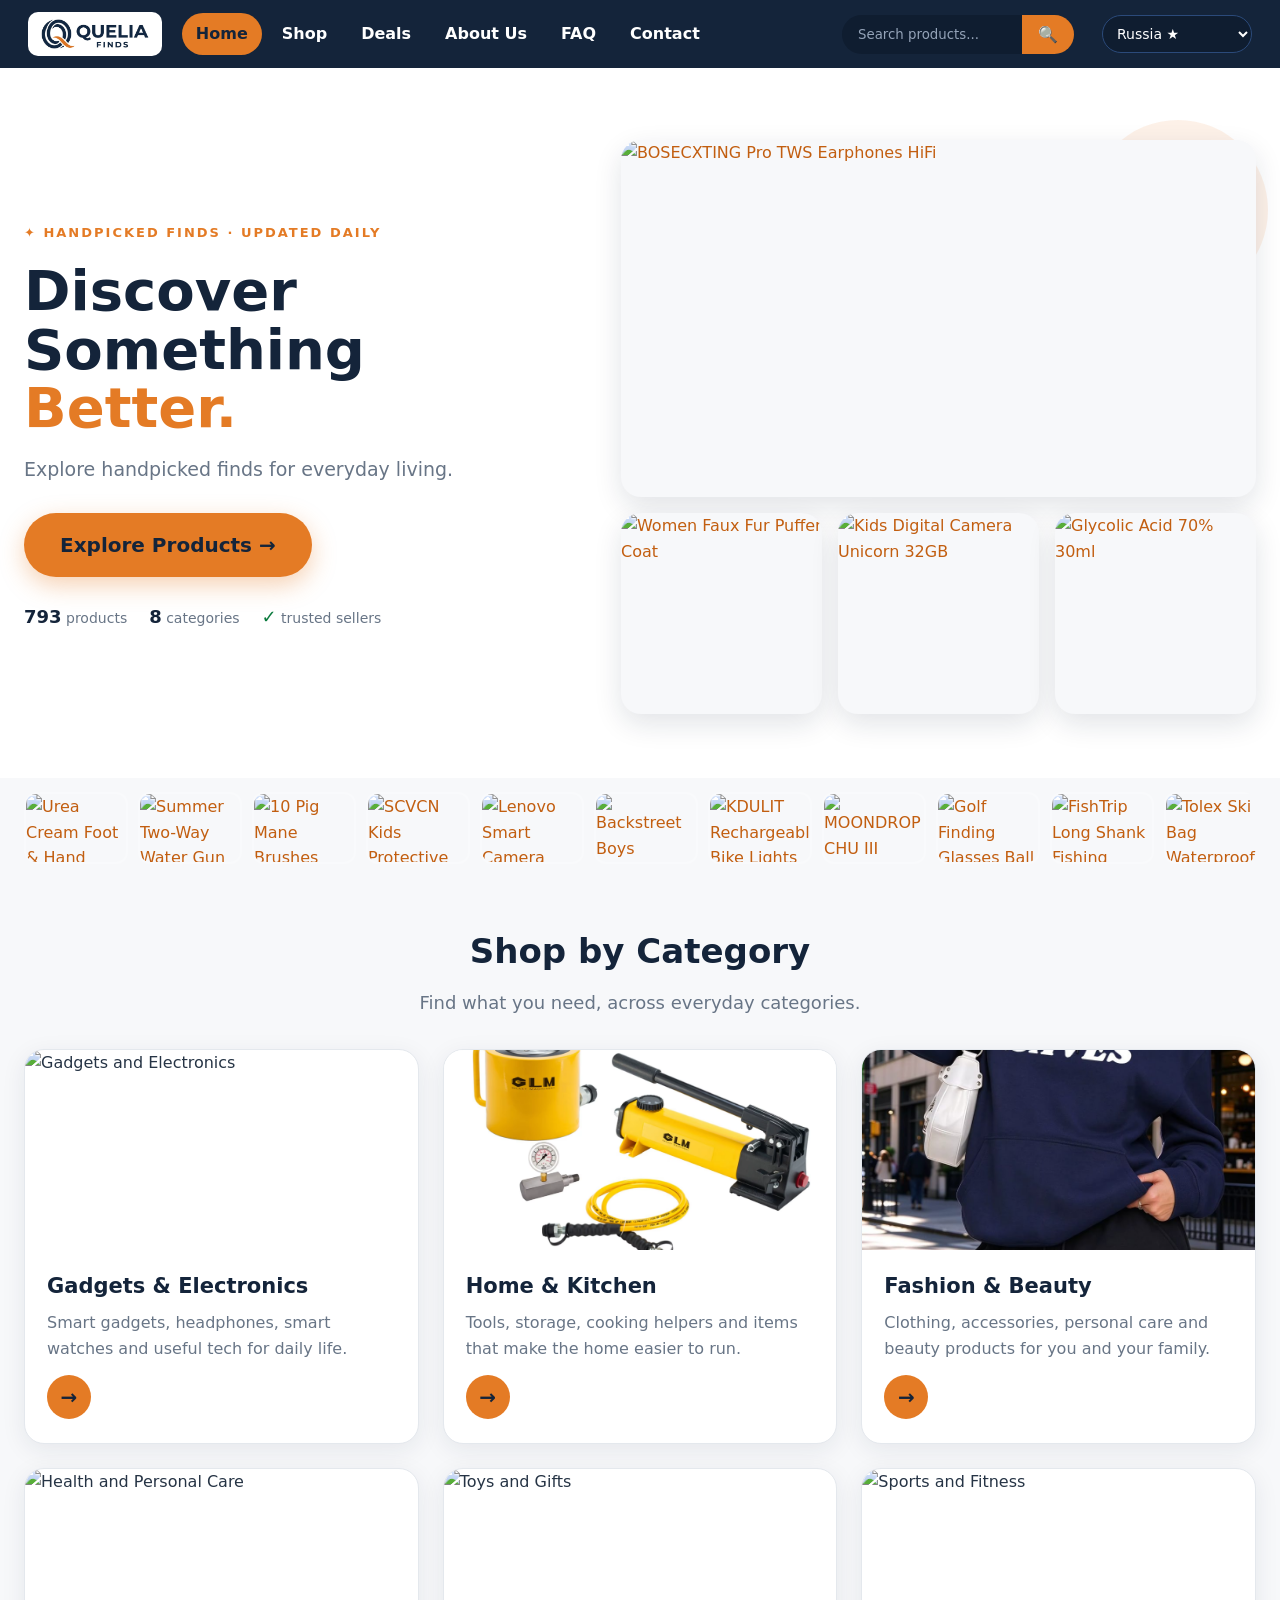
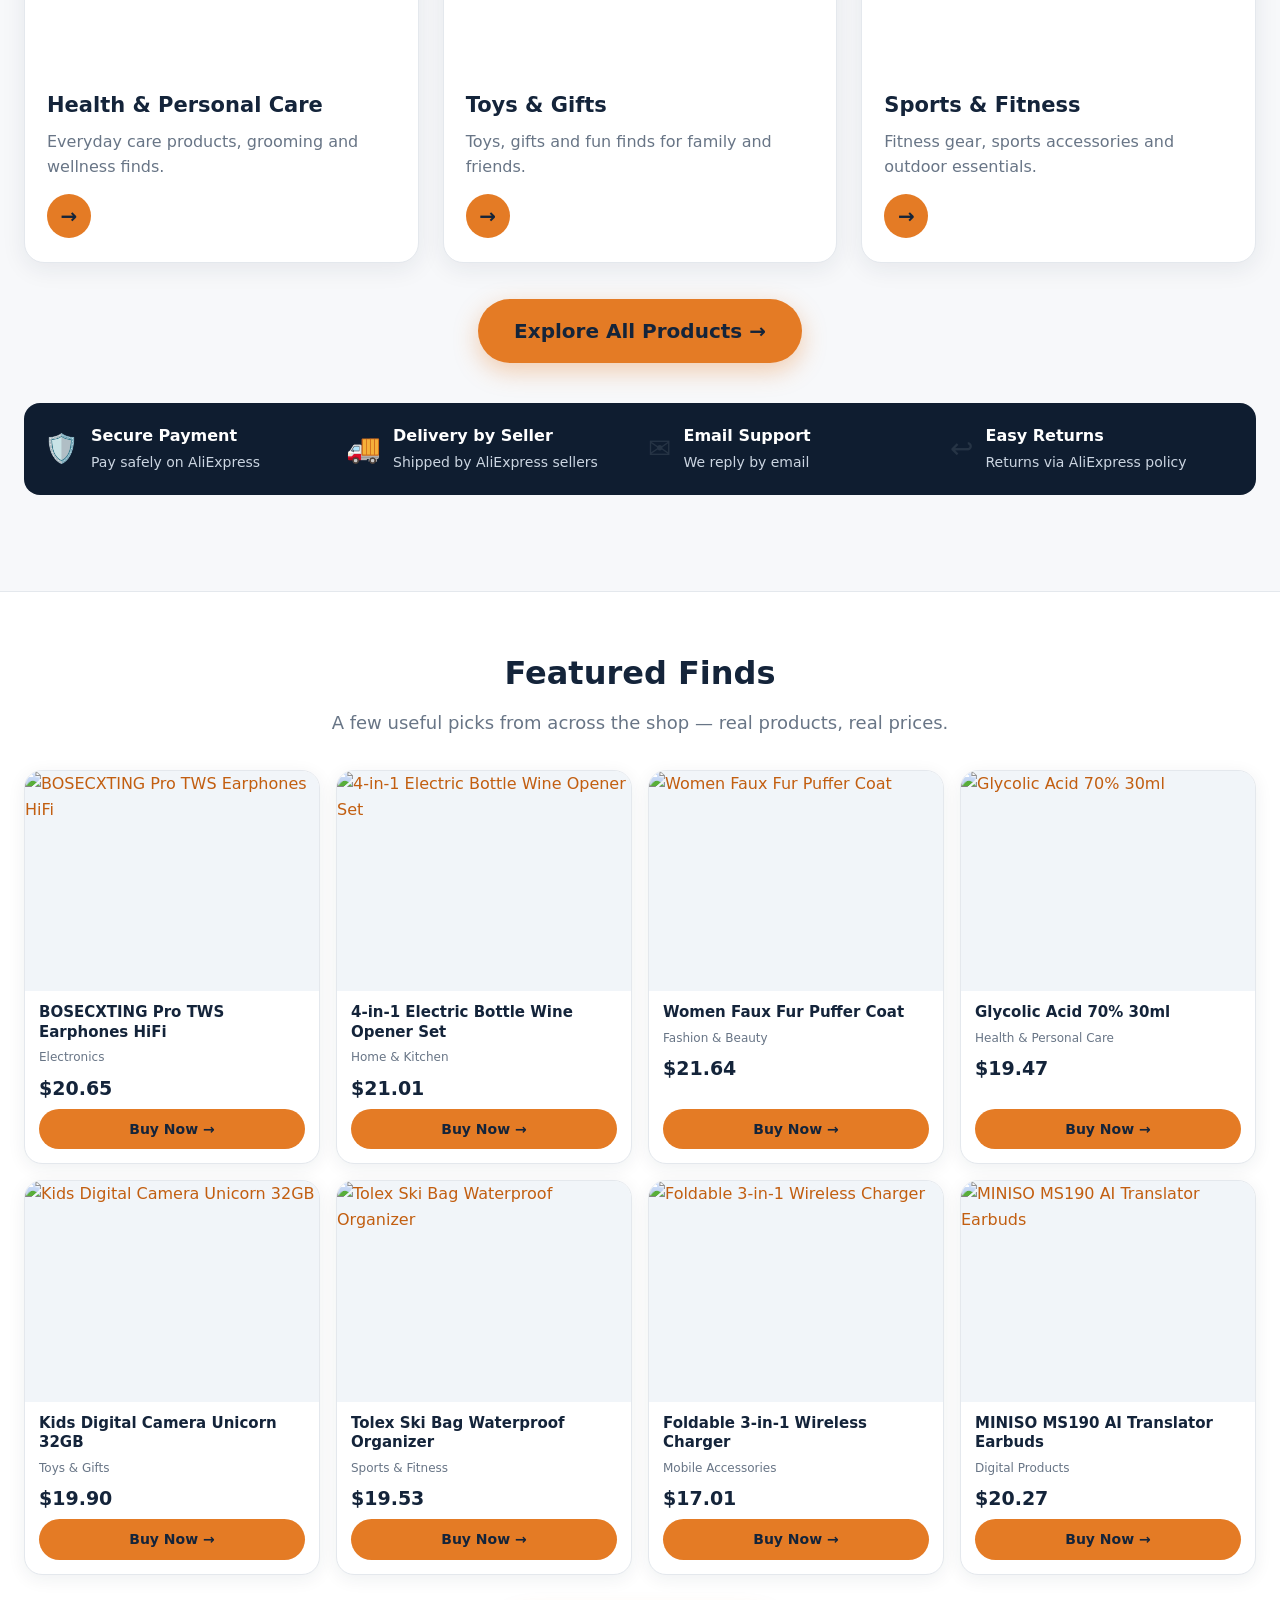
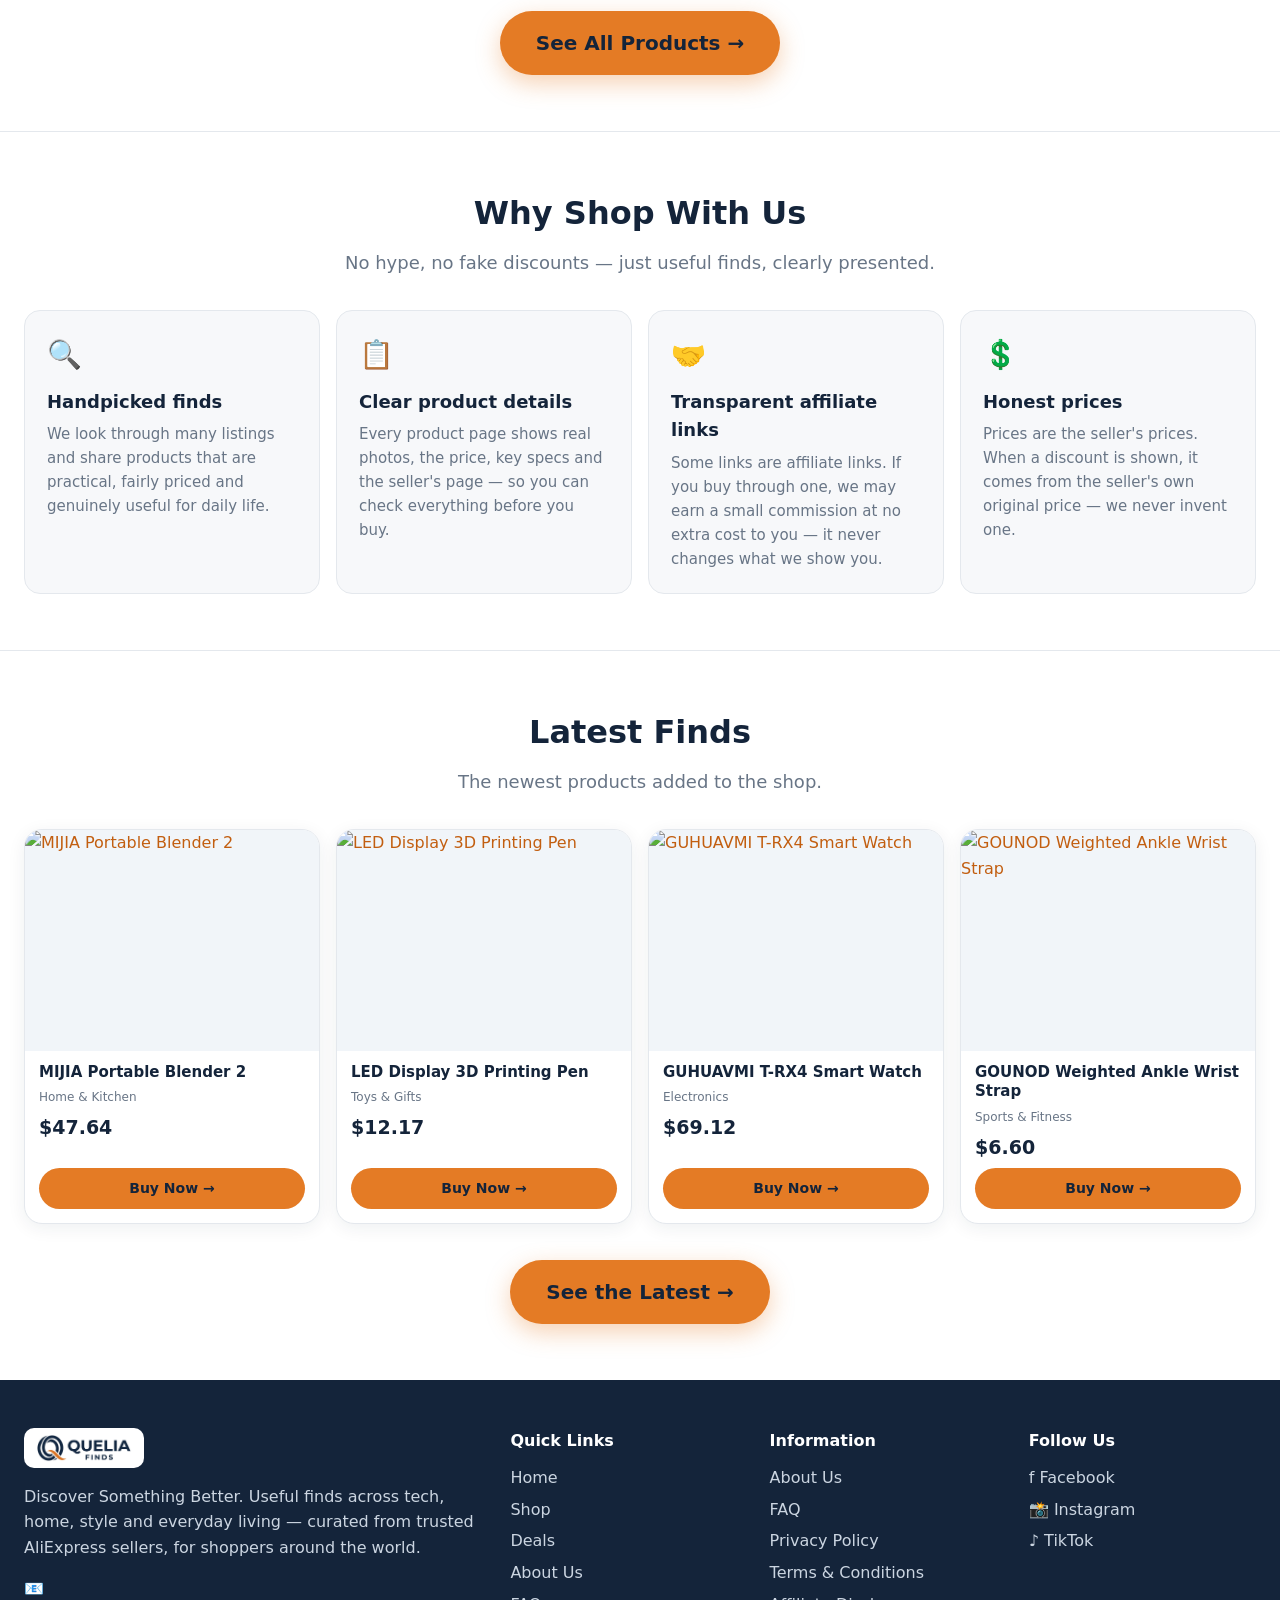
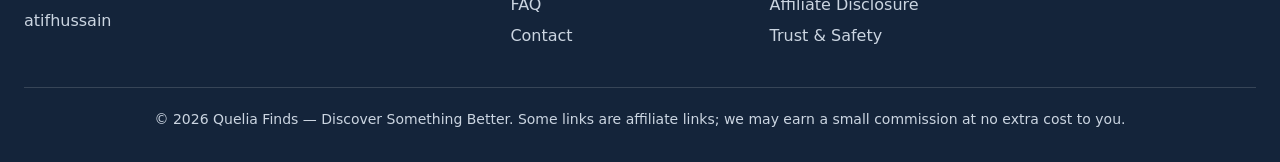
==== commit 746bb646: "USA top-up batch: 4 products (791-794), 793 total" ====
--- a/index.html
+++ b/index.html
@@ -97,7 +97,7 @@
 
 </div>
 <div class="hero-stats">
-<span><b>789</b> products</span>
+<span><b>793</b> products</span>
 <span><b>8</b> categories</span>
 <span><b class="tick">✓</b> trusted sellers</span>
 </div>
@@ -266,39 +266,39 @@
 <p class="sub">The newest products added to the shop.</p>
 <div class="product-grid">
 <article class="p-card">
-  <a class="p-media" href="product.html?id=cada-1-24-building-block-car"><img src="https://res.cloudinary.com/oyazitkv/image/upload/f_auto,q_auto/daily-deal-bazar/cada-1-24-building-block-car/main.jpg" alt="CaDA 1:24 Building Block Car" loading="lazy"></a>
-  <div class="p-body">
-    <h3><a href="product.html?id=cada-1-24-building-block-car">CaDA 1:24 Building Block Car</a></h3>
+  <a class="p-media" href="product.html?id=mijia-portable-blender-2"><img src="https://res.cloudinary.com/oyazitkv/image/upload/f_auto,q_auto/daily-deal-bazar/mijia-portable-blender-2/main.jpg" alt="MIJIA Portable Blender 2" loading="lazy"></a>
+  <div class="p-body">
+    <h3><a href="product.html?id=mijia-portable-blender-2">MIJIA Portable Blender 2</a></h3>
+    <div class="p-cat">Home &amp; Kitchen</div>
+    <div class="p-price">$47.64</div>
+    <a class="p-buy" href="https://s.click.aliexpress.com/e/_c3rVor3V" target="_blank" rel="noopener">Buy Now →</a>
+  </div>
+</article>
+<article class="p-card">
+  <a class="p-media" href="product.html?id=led-3d-printing-pen"><img src="https://res.cloudinary.com/oyazitkv/image/upload/f_auto,q_auto/daily-deal-bazar/led-3d-printing-pen/main.jpg" alt="LED Display 3D Printing Pen" loading="lazy"></a>
+  <div class="p-body">
+    <h3><a href="product.html?id=led-3d-printing-pen">LED Display 3D Printing Pen</a></h3>
     <div class="p-cat">Toys &amp; Gifts</div>
-    <div class="p-price">$21.49</div>
-    <a class="p-buy" href="https://s.click.aliexpress.com/e/_c3lZKPaT" target="_blank" rel="noopener">Buy Now →</a>
-  </div>
-</article>
-<article class="p-card">
-  <a class="p-media" href="product.html?id=ugreen-usb-3-0-hub-4-ports"><img src="https://res.cloudinary.com/oyazitkv/image/upload/f_auto,q_auto/daily-deal-bazar/ugreen-usb-3-0-hub-4-ports/main.jpg" alt="UGREEN USB 3.0 Hub 4 Ports" loading="lazy"></a>
-  <div class="p-body">
-    <h3><a href="product.html?id=ugreen-usb-3-0-hub-4-ports">UGREEN USB 3.0 Hub 4 Ports</a></h3>
-    <div class="p-cat">Digital Products</div>
-    <div class="p-price">$9.88</div>
-    <a class="p-buy" href="https://s.click.aliexpress.com/e/_c2zLxfTl" target="_blank" rel="noopener">Buy Now →</a>
-  </div>
-</article>
-<article class="p-card">
-  <a class="p-media" href="product.html?id=mijia-electric-oral-irrigator-2"><img src="https://res.cloudinary.com/oyazitkv/image/upload/f_auto,q_auto/daily-deal-bazar/mijia-electric-oral-irrigator-2/main.jpg" alt="MIJIA Electric Oral Irrigator 2" loading="lazy"></a>
-  <div class="p-body">
-    <h3><a href="product.html?id=mijia-electric-oral-irrigator-2">MIJIA Electric Oral Irrigator 2</a></h3>
-    <div class="p-cat">Health &amp; Personal Care</div>
-    <div class="p-price">$47.83</div>
-    <a class="p-buy" href="https://s.click.aliexpress.com/e/_c3qpI50B" target="_blank" rel="noopener">Buy Now →</a>
-  </div>
-</article>
-<article class="p-card">
-  <a class="p-media" href="product.html?id=htc-ne79-tws-earbuds"><img src="https://res.cloudinary.com/oyazitkv/image/upload/f_auto,q_auto/daily-deal-bazar/htc-ne79-tws-earbuds/main.jpg" alt="HTC NE79 TWS Earbuds" loading="lazy"></a>
-  <div class="p-body">
-    <h3><a href="product.html?id=htc-ne79-tws-earbuds">HTC NE79 TWS Earbuds</a></h3>
+    <div class="p-price">$12.17</div>
+    <a class="p-buy" href="https://s.click.aliexpress.com/e/_c3qnc6dN" target="_blank" rel="noopener">Buy Now →</a>
+  </div>
+</article>
+<article class="p-card">
+  <a class="p-media" href="product.html?id=guhuavmi-t-rx4-smartwatch"><img src="https://res.cloudinary.com/oyazitkv/image/upload/f_auto,q_auto/daily-deal-bazar/guhuavmi-t-rx4-smartwatch/main.jpg" alt="GUHUAVMI T-RX4 Smart Watch" loading="lazy"></a>
+  <div class="p-body">
+    <h3><a href="product.html?id=guhuavmi-t-rx4-smartwatch">GUHUAVMI T-RX4 Smart Watch</a></h3>
     <div class="p-cat">Electronics</div>
-    <div class="p-price">$12.71</div>
-    <a class="p-buy" href="https://s.click.aliexpress.com/e/_c4qe29wx" target="_blank" rel="noopener">Buy Now →</a>
+    <div class="p-price">$69.12</div>
+    <a class="p-buy" href="https://s.click.aliexpress.com/e/_c3oSE4sx" target="_blank" rel="noopener">Buy Now →</a>
+  </div>
+</article>
+<article class="p-card">
+  <a class="p-media" href="product.html?id=gounod-weighted-ankle-wrist-strap"><img src="https://res.cloudinary.com/oyazitkv/image/upload/f_auto,q_auto/daily-deal-bazar/gounod-weighted-ankle-wrist-strap/main.jpg" alt="GOUNOD Weighted Ankle Wrist Strap" loading="lazy"></a>
+  <div class="p-body">
+    <h3><a href="product.html?id=gounod-weighted-ankle-wrist-strap">GOUNOD Weighted Ankle Wrist Strap</a></h3>
+    <div class="p-cat">Sports &amp; Fitness</div>
+    <div class="p-price">$6.60</div>
+    <a class="p-buy" href="https://s.click.aliexpress.com/e/_c4e8Zde7" target="_blank" rel="noopener">Buy Now →</a>
   </div>
 </article>
 </div>
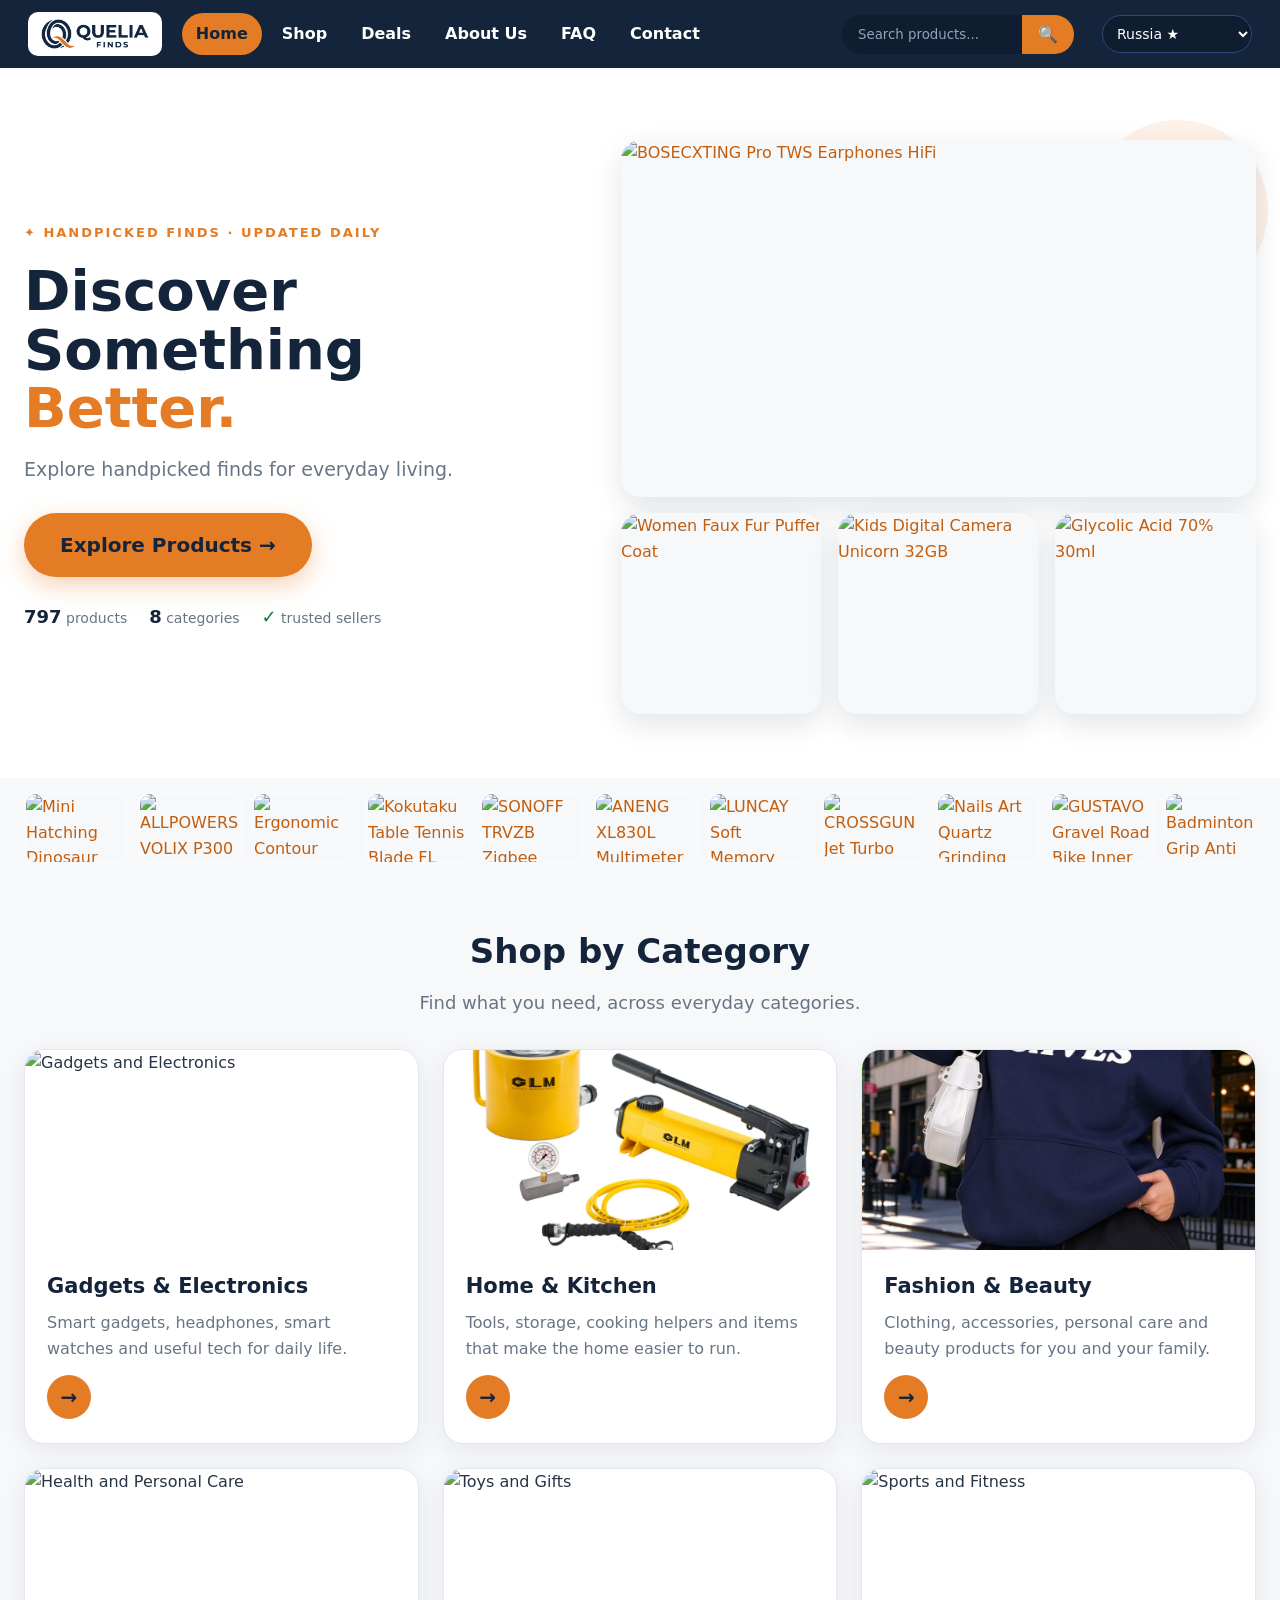
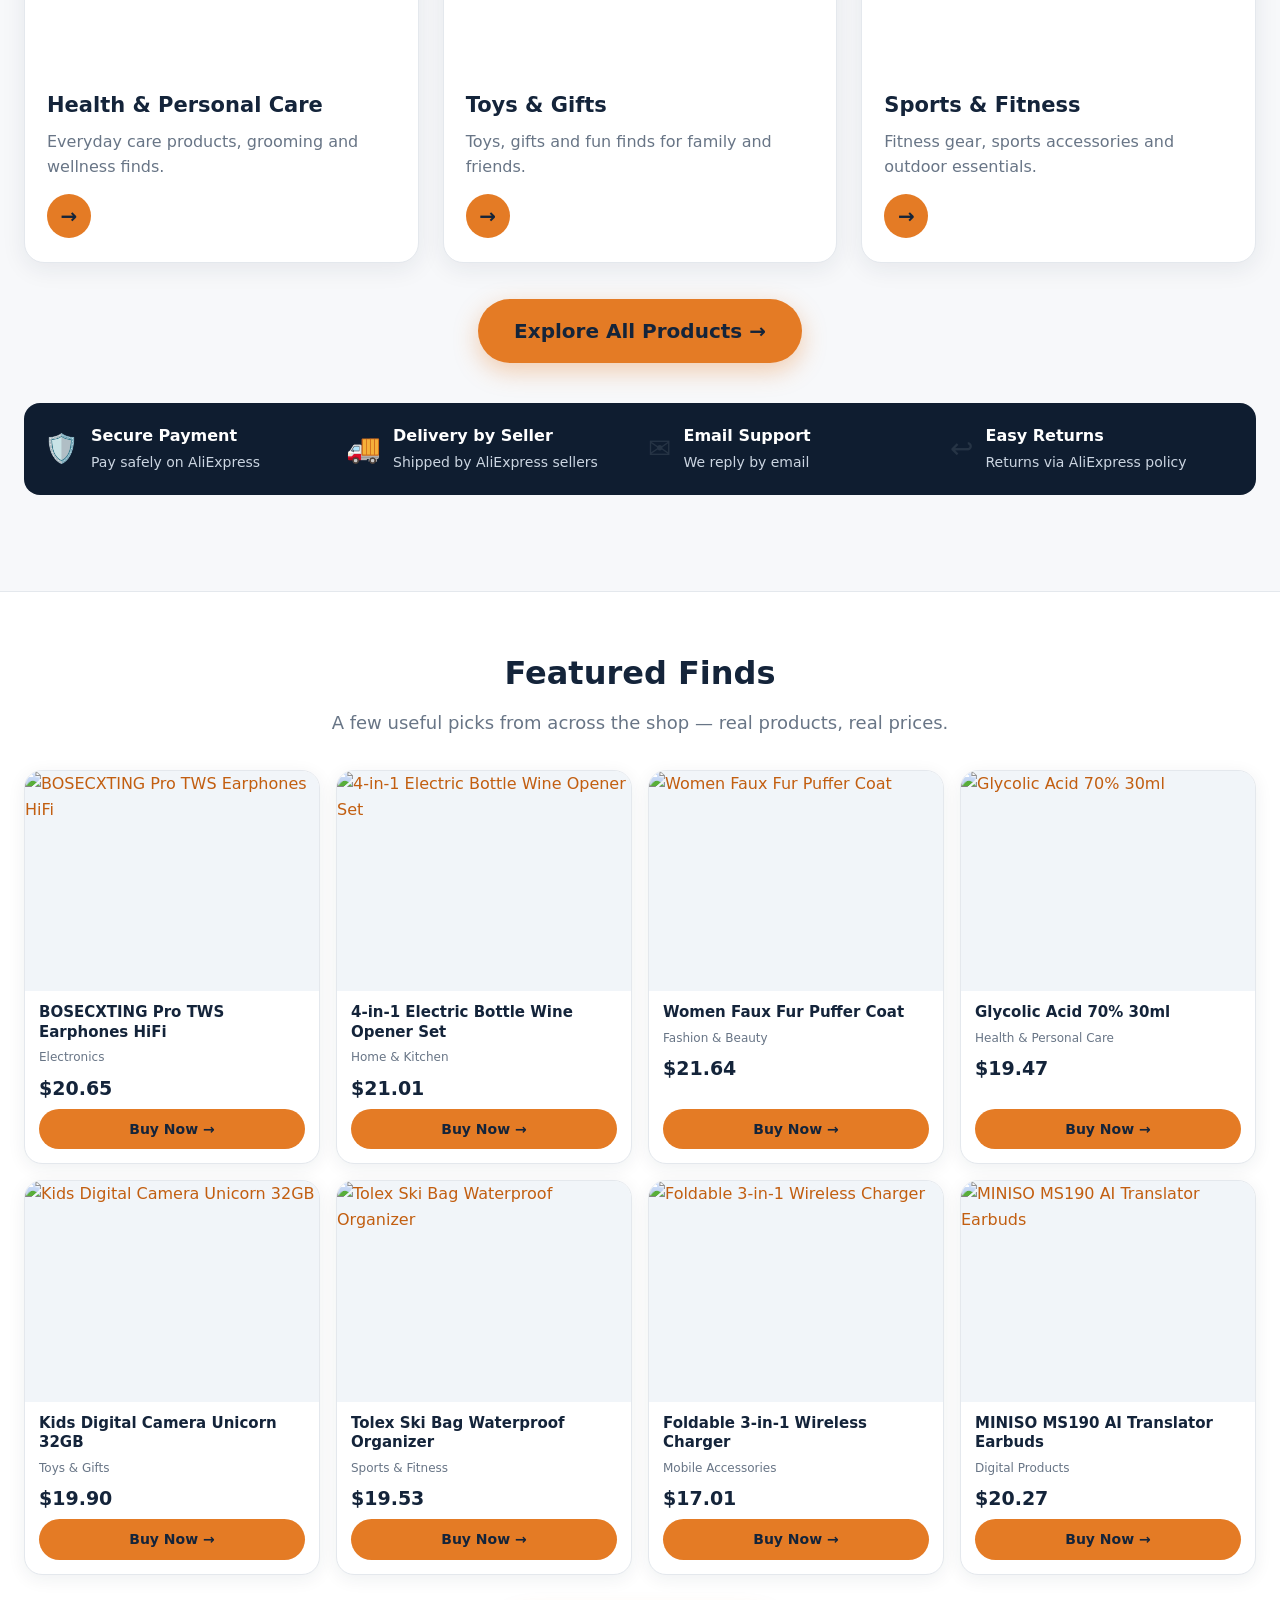
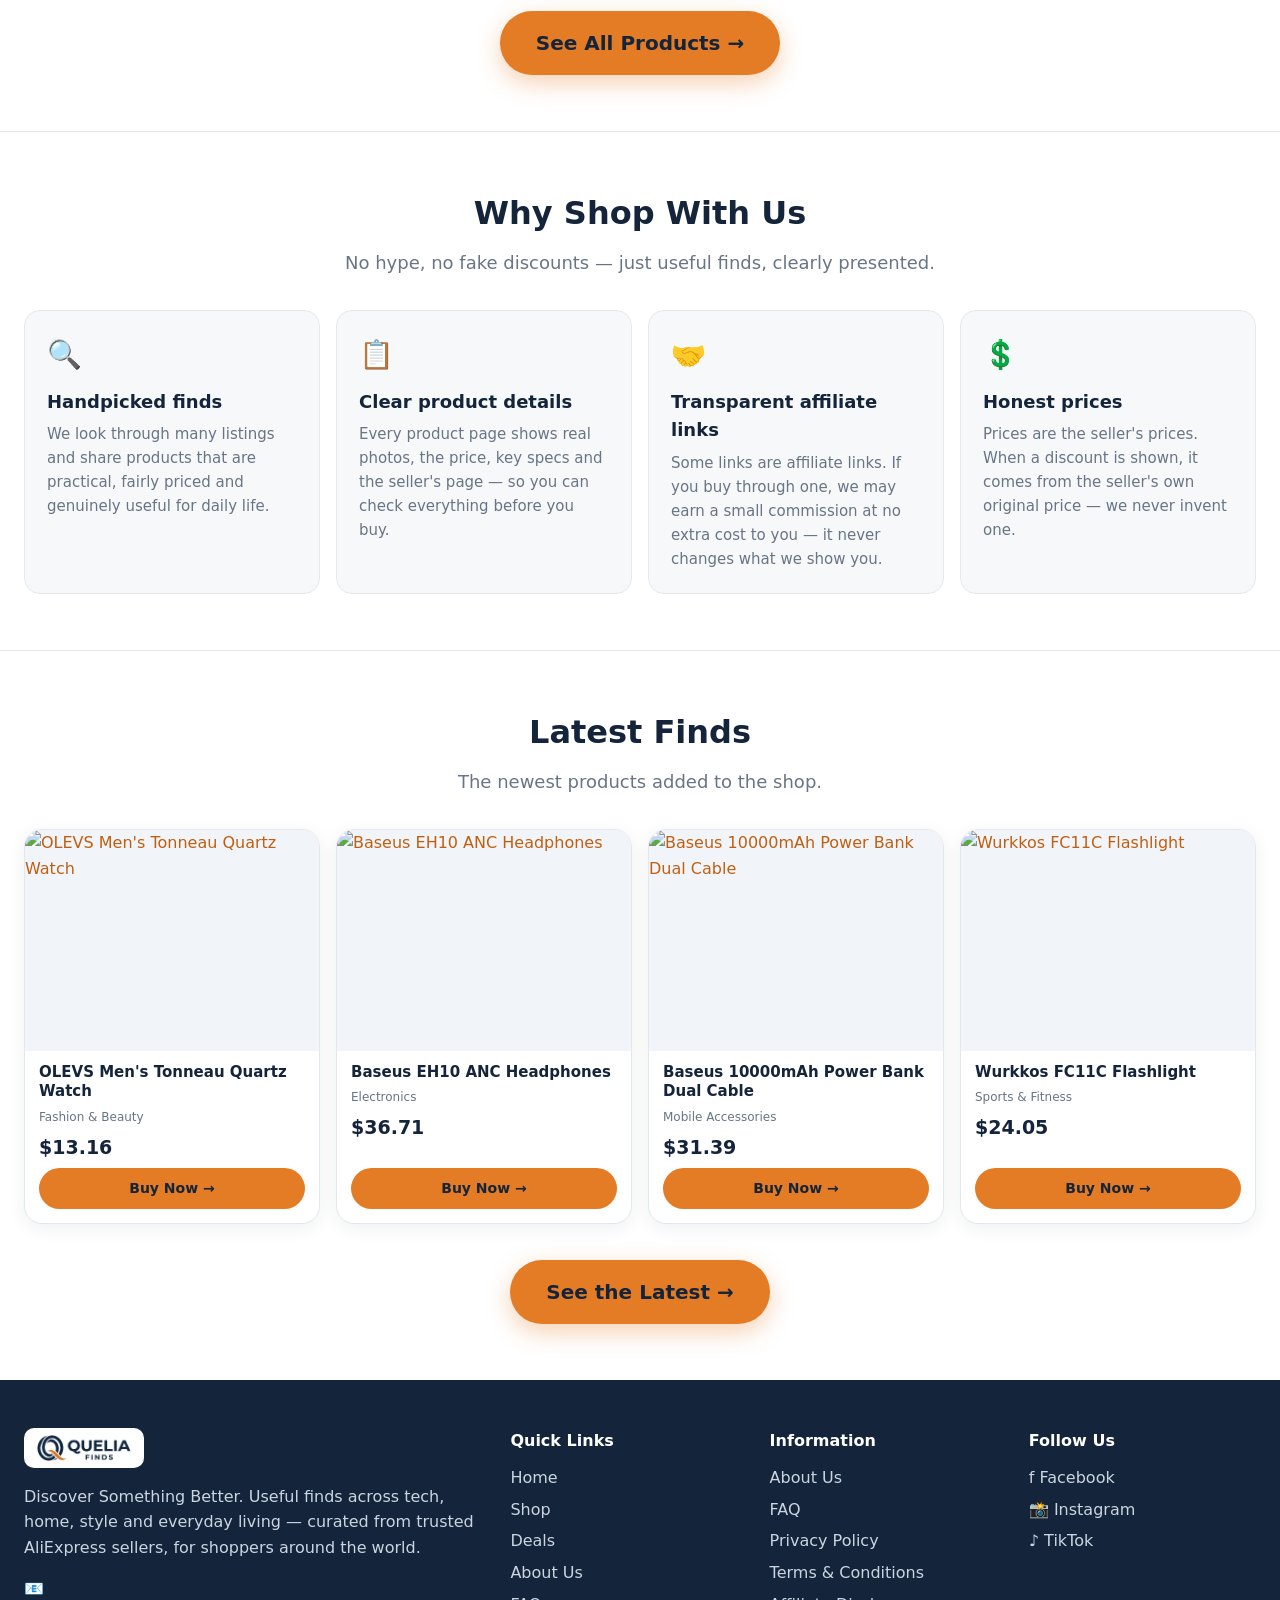
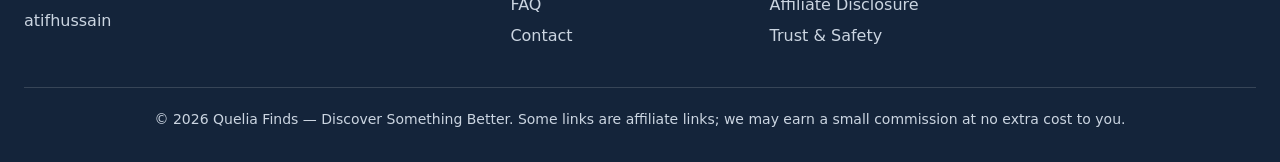
==== commit 1808f39e: "UK top-up batch: 4 products (795-798), 797 total" ====
--- a/index.html
+++ b/index.html
@@ -97,7 +97,7 @@
 
 </div>
 <div class="hero-stats">
-<span><b>793</b> products</span>
+<span><b>797</b> products</span>
 <span><b>8</b> categories</span>
 <span><b class="tick">✓</b> trusted sellers</span>
 </div>
@@ -266,39 +266,39 @@
 <p class="sub">The newest products added to the shop.</p>
 <div class="product-grid">
 <article class="p-card">
-  <a class="p-media" href="product.html?id=mijia-portable-blender-2"><img src="https://res.cloudinary.com/oyazitkv/image/upload/f_auto,q_auto/daily-deal-bazar/mijia-portable-blender-2/main.jpg" alt="MIJIA Portable Blender 2" loading="lazy"></a>
-  <div class="p-body">
-    <h3><a href="product.html?id=mijia-portable-blender-2">MIJIA Portable Blender 2</a></h3>
-    <div class="p-cat">Home &amp; Kitchen</div>
-    <div class="p-price">$47.64</div>
-    <a class="p-buy" href="https://s.click.aliexpress.com/e/_c3rVor3V" target="_blank" rel="noopener">Buy Now →</a>
-  </div>
-</article>
-<article class="p-card">
-  <a class="p-media" href="product.html?id=led-3d-printing-pen"><img src="https://res.cloudinary.com/oyazitkv/image/upload/f_auto,q_auto/daily-deal-bazar/led-3d-printing-pen/main.jpg" alt="LED Display 3D Printing Pen" loading="lazy"></a>
-  <div class="p-body">
-    <h3><a href="product.html?id=led-3d-printing-pen">LED Display 3D Printing Pen</a></h3>
-    <div class="p-cat">Toys &amp; Gifts</div>
-    <div class="p-price">$12.17</div>
-    <a class="p-buy" href="https://s.click.aliexpress.com/e/_c3qnc6dN" target="_blank" rel="noopener">Buy Now →</a>
-  </div>
-</article>
-<article class="p-card">
-  <a class="p-media" href="product.html?id=guhuavmi-t-rx4-smartwatch"><img src="https://res.cloudinary.com/oyazitkv/image/upload/f_auto,q_auto/daily-deal-bazar/guhuavmi-t-rx4-smartwatch/main.jpg" alt="GUHUAVMI T-RX4 Smart Watch" loading="lazy"></a>
-  <div class="p-body">
-    <h3><a href="product.html?id=guhuavmi-t-rx4-smartwatch">GUHUAVMI T-RX4 Smart Watch</a></h3>
+  <a class="p-media" href="product.html?id=olevs-mens-tonneau-quartz-watch"><img src="https://res.cloudinary.com/oyazitkv/image/upload/f_auto,q_auto/daily-deal-bazar/olevs-mens-tonneau-quartz-watch/main.jpg" alt="OLEVS Men's Tonneau Quartz Watch" loading="lazy"></a>
+  <div class="p-body">
+    <h3><a href="product.html?id=olevs-mens-tonneau-quartz-watch">OLEVS Men's Tonneau Quartz Watch</a></h3>
+    <div class="p-cat">Fashion &amp; Beauty</div>
+    <div class="p-price">$13.16</div>
+    <a class="p-buy" href="https://s.click.aliexpress.com/e/_c2yh0hzD" target="_blank" rel="noopener">Buy Now →</a>
+  </div>
+</article>
+<article class="p-card">
+  <a class="p-media" href="product.html?id=baseus-eh10-anc-headphones"><img src="https://res.cloudinary.com/oyazitkv/image/upload/f_auto,q_auto/daily-deal-bazar/baseus-eh10-anc-headphones/main.jpg" alt="Baseus EH10 ANC Headphones" loading="lazy"></a>
+  <div class="p-body">
+    <h3><a href="product.html?id=baseus-eh10-anc-headphones">Baseus EH10 ANC Headphones</a></h3>
     <div class="p-cat">Electronics</div>
-    <div class="p-price">$69.12</div>
-    <a class="p-buy" href="https://s.click.aliexpress.com/e/_c3oSE4sx" target="_blank" rel="noopener">Buy Now →</a>
-  </div>
-</article>
-<article class="p-card">
-  <a class="p-media" href="product.html?id=gounod-weighted-ankle-wrist-strap"><img src="https://res.cloudinary.com/oyazitkv/image/upload/f_auto,q_auto/daily-deal-bazar/gounod-weighted-ankle-wrist-strap/main.jpg" alt="GOUNOD Weighted Ankle Wrist Strap" loading="lazy"></a>
-  <div class="p-body">
-    <h3><a href="product.html?id=gounod-weighted-ankle-wrist-strap">GOUNOD Weighted Ankle Wrist Strap</a></h3>
+    <div class="p-price">$36.71</div>
+    <a class="p-buy" href="https://s.click.aliexpress.com/e/_c3KsnC1N" target="_blank" rel="noopener">Buy Now →</a>
+  </div>
+</article>
+<article class="p-card">
+  <a class="p-media" href="product.html?id=baseus-10000mah-power-bank-dual-cable"><img src="https://res.cloudinary.com/oyazitkv/image/upload/f_auto,q_auto/daily-deal-bazar/baseus-10000mah-power-bank-dual-cable/main.jpg" alt="Baseus 10000mAh Power Bank Dual Cable" loading="lazy"></a>
+  <div class="p-body">
+    <h3><a href="product.html?id=baseus-10000mah-power-bank-dual-cable">Baseus 10000mAh Power Bank Dual Cable</a></h3>
+    <div class="p-cat">Mobile Accessories</div>
+    <div class="p-price">$31.39</div>
+    <a class="p-buy" href="https://s.click.aliexpress.com/e/_c4t8tvnV" target="_blank" rel="noopener">Buy Now →</a>
+  </div>
+</article>
+<article class="p-card">
+  <a class="p-media" href="product.html?id=wurkkos-fc11c-flashlight"><img src="https://res.cloudinary.com/oyazitkv/image/upload/f_auto,q_auto/daily-deal-bazar/wurkkos-fc11c-flashlight/main.jpg" alt="Wurkkos FC11C Flashlight" loading="lazy"></a>
+  <div class="p-body">
+    <h3><a href="product.html?id=wurkkos-fc11c-flashlight">Wurkkos FC11C Flashlight</a></h3>
     <div class="p-cat">Sports &amp; Fitness</div>
-    <div class="p-price">$6.60</div>
-    <a class="p-buy" href="https://s.click.aliexpress.com/e/_c4e8Zde7" target="_blank" rel="noopener">Buy Now →</a>
+    <div class="p-price">$24.05</div>
+    <a class="p-buy" href="https://s.click.aliexpress.com/e/_c4aPXSc7" target="_blank" rel="noopener">Buy Now →</a>
   </div>
 </article>
 </div>
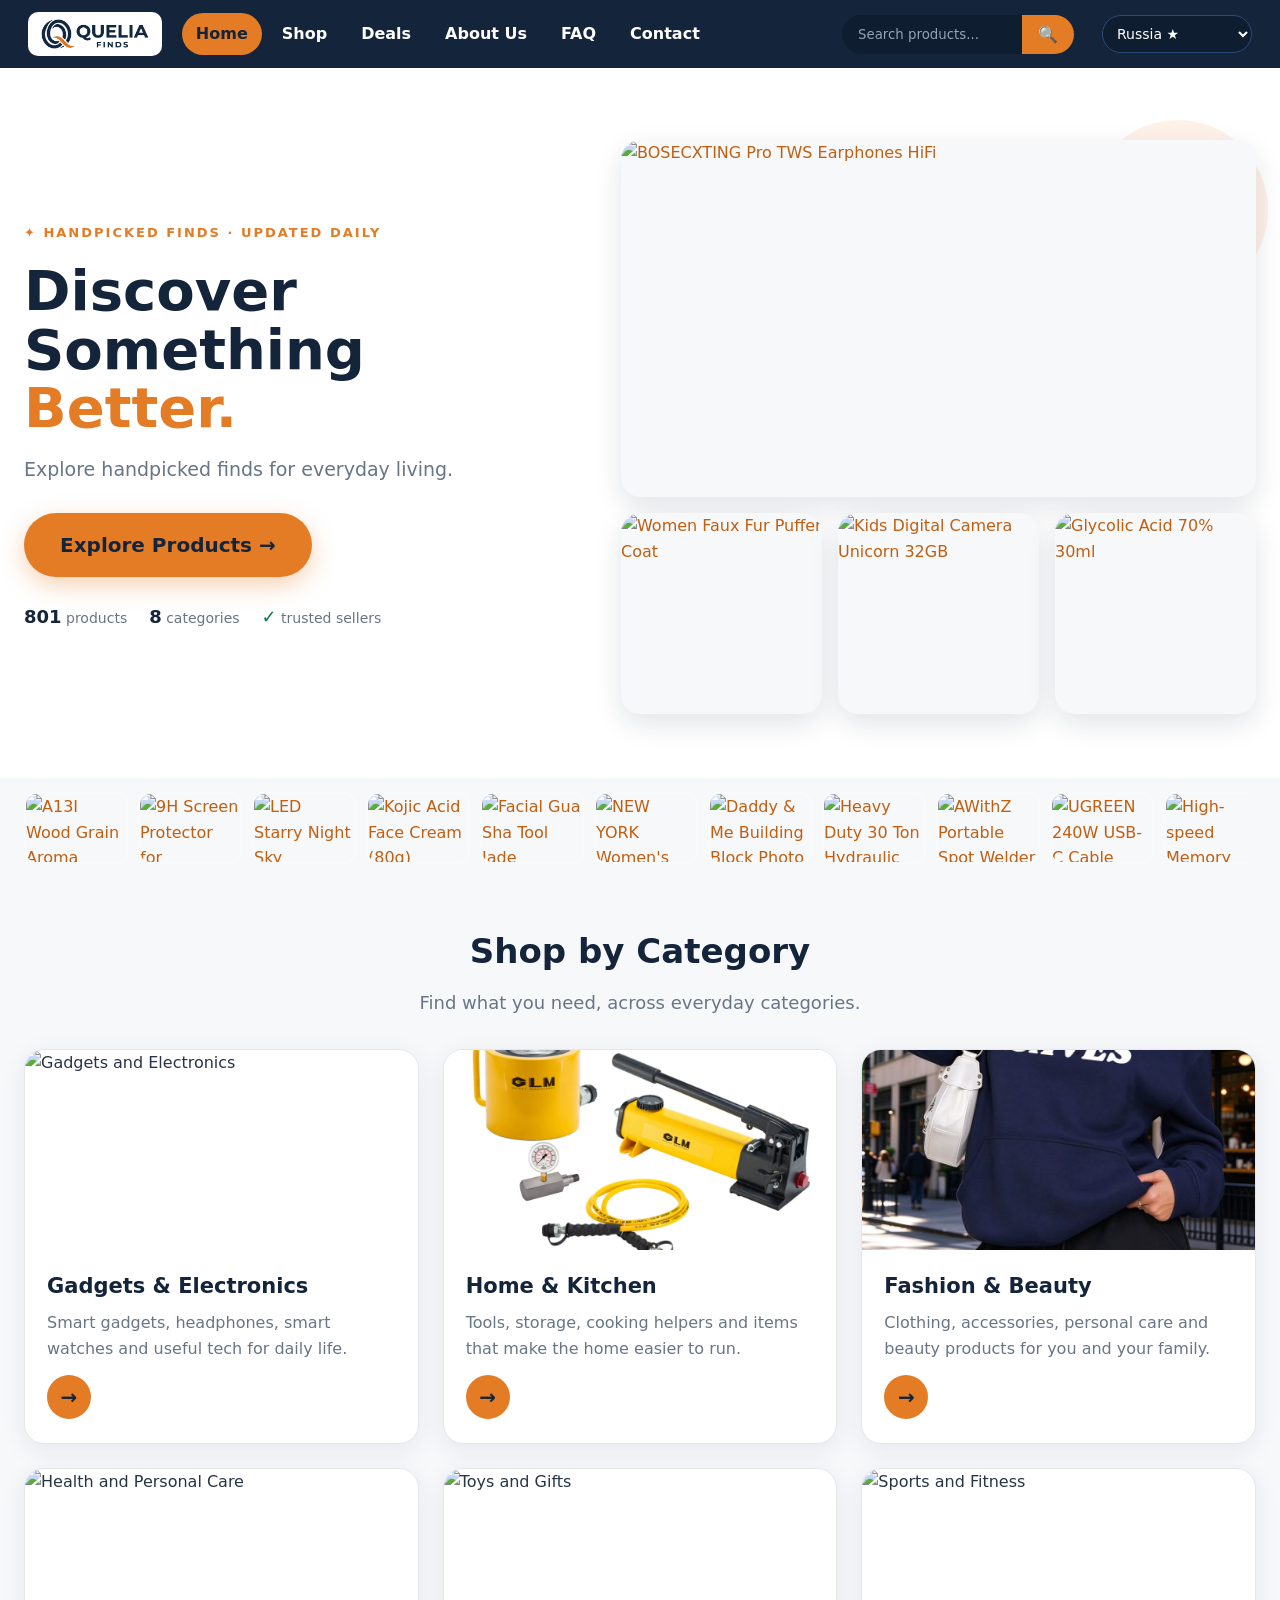
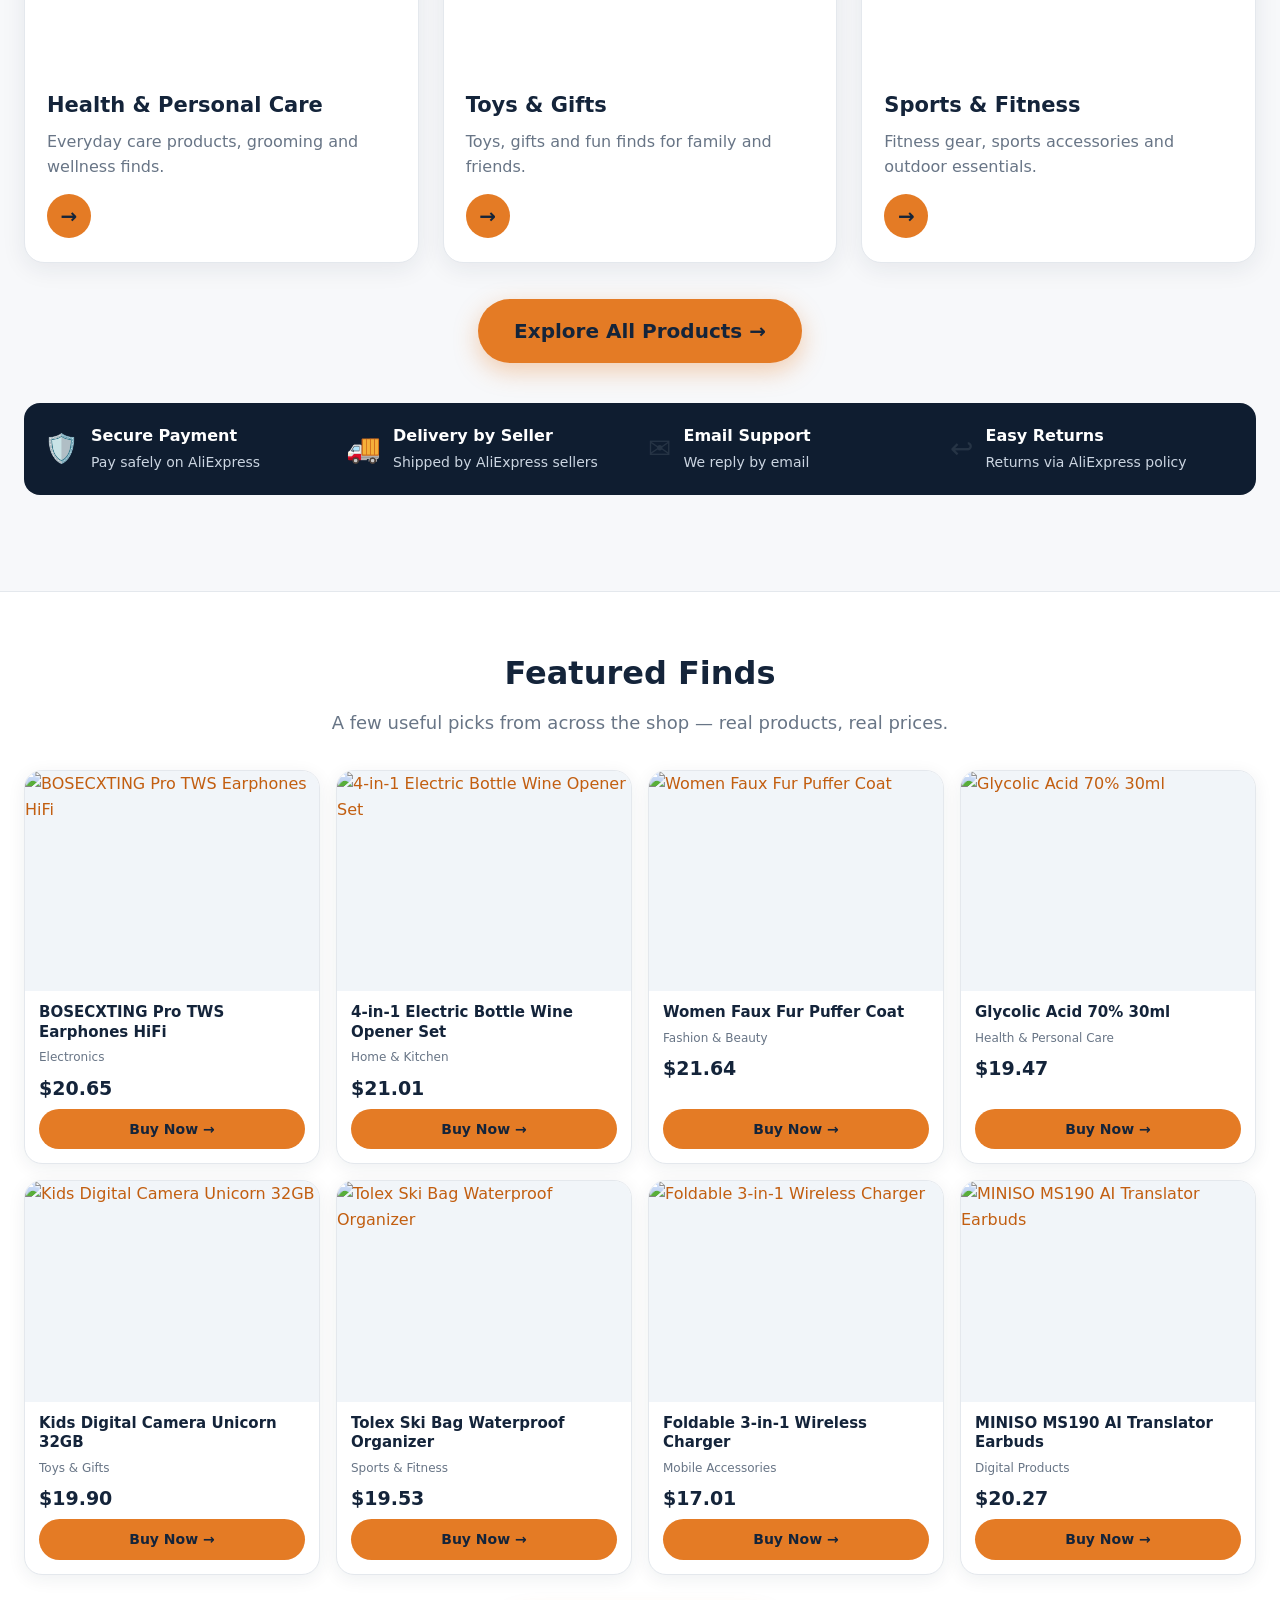
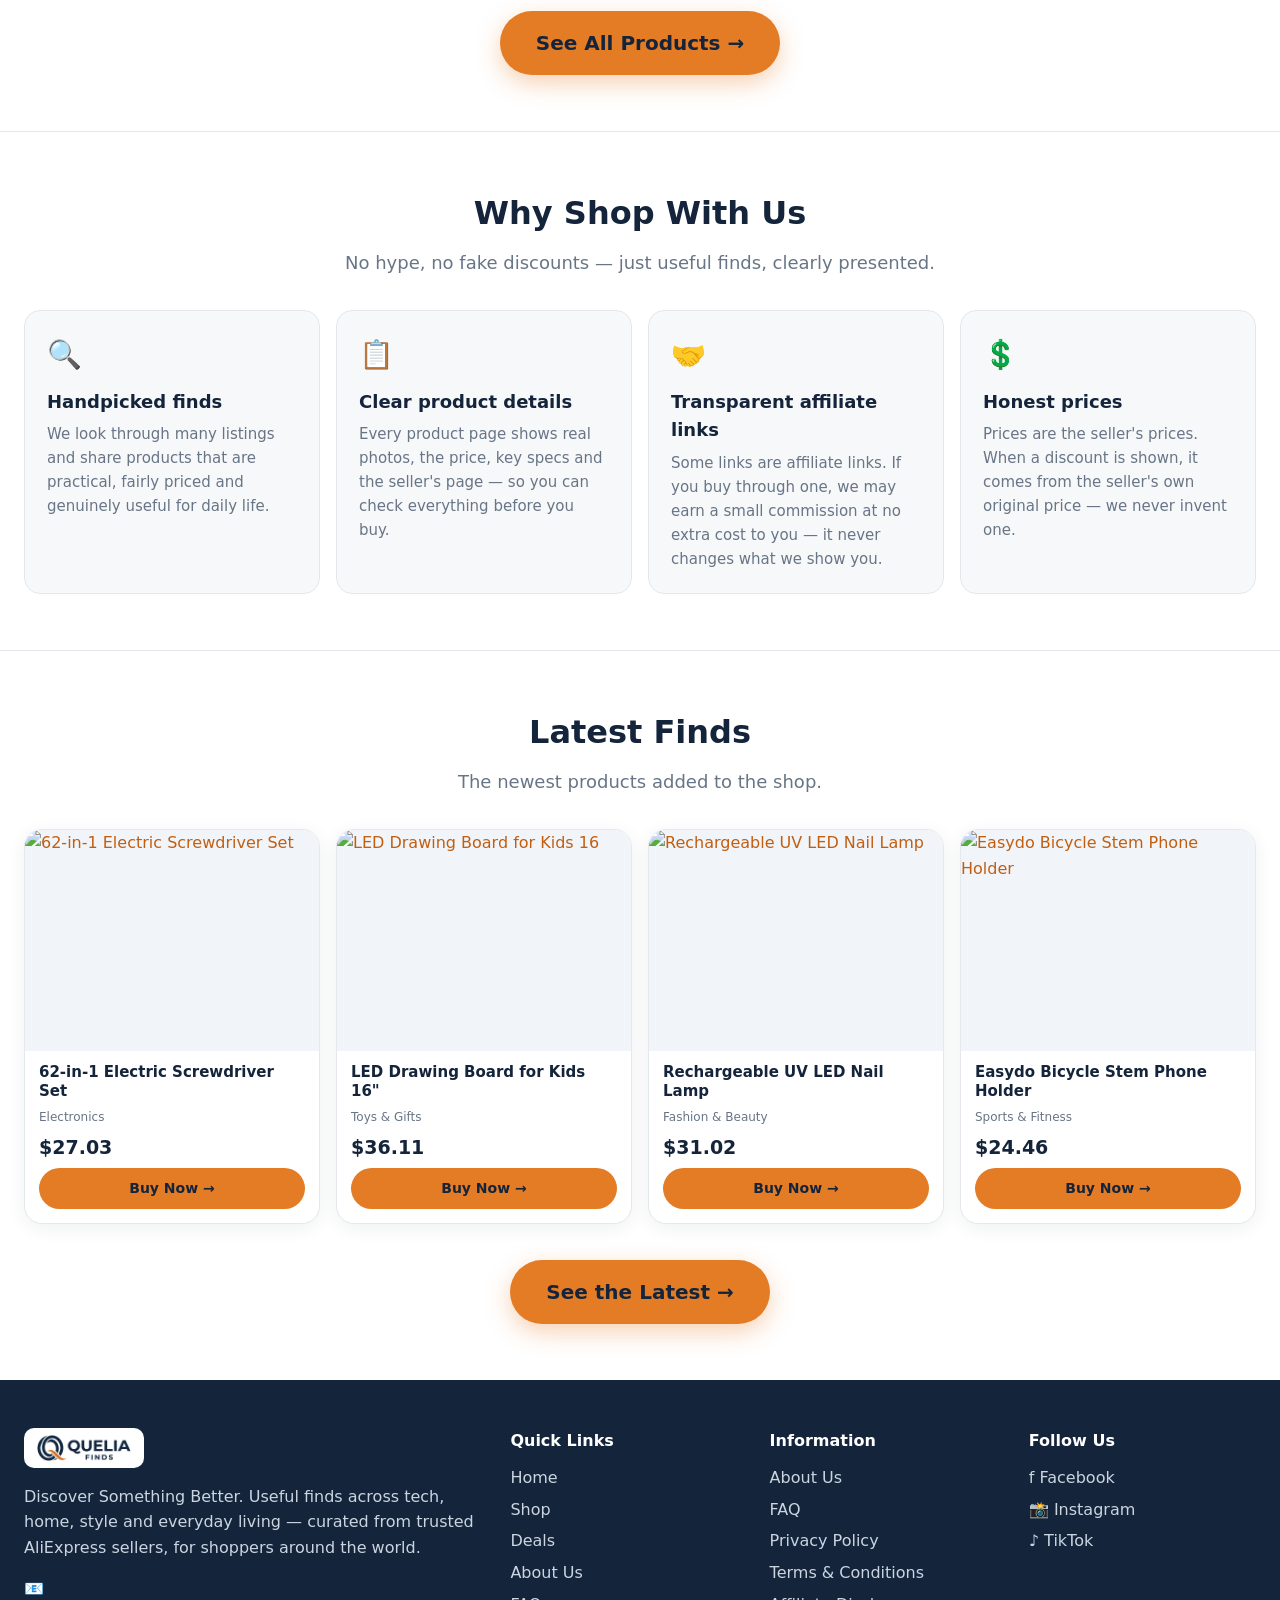
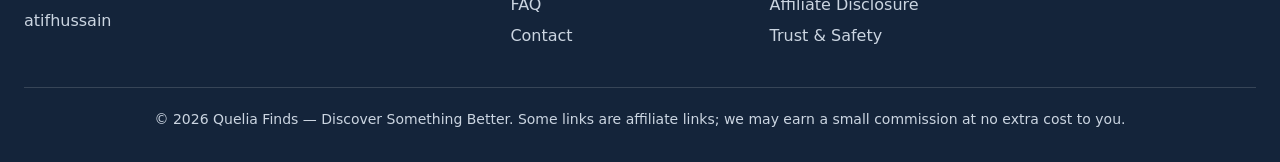
==== commit 51c29ffb: "Germany top-up batch: 4 products (799-802), 801 total" ====
--- a/index.html
+++ b/index.html
@@ -97,7 +97,7 @@
 
 </div>
 <div class="hero-stats">
-<span><b>797</b> products</span>
+<span><b>801</b> products</span>
 <span><b>8</b> categories</span>
 <span><b class="tick">✓</b> trusted sellers</span>
 </div>
@@ -266,39 +266,39 @@
 <p class="sub">The newest products added to the shop.</p>
 <div class="product-grid">
 <article class="p-card">
-  <a class="p-media" href="product.html?id=olevs-mens-tonneau-quartz-watch"><img src="https://res.cloudinary.com/oyazitkv/image/upload/f_auto,q_auto/daily-deal-bazar/olevs-mens-tonneau-quartz-watch/main.jpg" alt="OLEVS Men's Tonneau Quartz Watch" loading="lazy"></a>
-  <div class="p-body">
-    <h3><a href="product.html?id=olevs-mens-tonneau-quartz-watch">OLEVS Men's Tonneau Quartz Watch</a></h3>
+  <a class="p-media" href="product.html?id=electric-screwdriver-set-62-in-1"><img src="https://res.cloudinary.com/oyazitkv/image/upload/f_auto,q_auto/daily-deal-bazar/electric-screwdriver-set-62-in-1/main.jpg" alt="62-in-1 Electric Screwdriver Set" loading="lazy"></a>
+  <div class="p-body">
+    <h3><a href="product.html?id=electric-screwdriver-set-62-in-1">62-in-1 Electric Screwdriver Set</a></h3>
+    <div class="p-cat">Electronics</div>
+    <div class="p-price">$27.03</div>
+    <a class="p-buy" href="https://s.click.aliexpress.com/e/_c3YW4vyB" target="_blank" rel="noopener">Buy Now →</a>
+  </div>
+</article>
+<article class="p-card">
+  <a class="p-media" href="product.html?id=led-drawing-board-kids-16-inch"><img src="https://res.cloudinary.com/oyazitkv/image/upload/f_auto,q_auto/daily-deal-bazar/led-drawing-board-kids-16-inch/main.jpg" alt="LED Drawing Board for Kids 16"" loading="lazy"></a>
+  <div class="p-body">
+    <h3><a href="product.html?id=led-drawing-board-kids-16-inch">LED Drawing Board for Kids 16"</a></h3>
+    <div class="p-cat">Toys &amp; Gifts</div>
+    <div class="p-price">$36.11</div>
+    <a class="p-buy" href="https://s.click.aliexpress.com/e/_c2xcpF8B" target="_blank" rel="noopener">Buy Now →</a>
+  </div>
+</article>
+<article class="p-card">
+  <a class="p-media" href="product.html?id=rechargeable-uv-led-nail-lamp"><img src="https://res.cloudinary.com/oyazitkv/image/upload/f_auto,q_auto/daily-deal-bazar/rechargeable-uv-led-nail-lamp/main.jpg" alt="Rechargeable UV LED Nail Lamp" loading="lazy"></a>
+  <div class="p-body">
+    <h3><a href="product.html?id=rechargeable-uv-led-nail-lamp">Rechargeable UV LED Nail Lamp</a></h3>
     <div class="p-cat">Fashion &amp; Beauty</div>
-    <div class="p-price">$13.16</div>
-    <a class="p-buy" href="https://s.click.aliexpress.com/e/_c2yh0hzD" target="_blank" rel="noopener">Buy Now →</a>
-  </div>
-</article>
-<article class="p-card">
-  <a class="p-media" href="product.html?id=baseus-eh10-anc-headphones"><img src="https://res.cloudinary.com/oyazitkv/image/upload/f_auto,q_auto/daily-deal-bazar/baseus-eh10-anc-headphones/main.jpg" alt="Baseus EH10 ANC Headphones" loading="lazy"></a>
-  <div class="p-body">
-    <h3><a href="product.html?id=baseus-eh10-anc-headphones">Baseus EH10 ANC Headphones</a></h3>
-    <div class="p-cat">Electronics</div>
-    <div class="p-price">$36.71</div>
-    <a class="p-buy" href="https://s.click.aliexpress.com/e/_c3KsnC1N" target="_blank" rel="noopener">Buy Now →</a>
-  </div>
-</article>
-<article class="p-card">
-  <a class="p-media" href="product.html?id=baseus-10000mah-power-bank-dual-cable"><img src="https://res.cloudinary.com/oyazitkv/image/upload/f_auto,q_auto/daily-deal-bazar/baseus-10000mah-power-bank-dual-cable/main.jpg" alt="Baseus 10000mAh Power Bank Dual Cable" loading="lazy"></a>
-  <div class="p-body">
-    <h3><a href="product.html?id=baseus-10000mah-power-bank-dual-cable">Baseus 10000mAh Power Bank Dual Cable</a></h3>
-    <div class="p-cat">Mobile Accessories</div>
-    <div class="p-price">$31.39</div>
-    <a class="p-buy" href="https://s.click.aliexpress.com/e/_c4t8tvnV" target="_blank" rel="noopener">Buy Now →</a>
-  </div>
-</article>
-<article class="p-card">
-  <a class="p-media" href="product.html?id=wurkkos-fc11c-flashlight"><img src="https://res.cloudinary.com/oyazitkv/image/upload/f_auto,q_auto/daily-deal-bazar/wurkkos-fc11c-flashlight/main.jpg" alt="Wurkkos FC11C Flashlight" loading="lazy"></a>
-  <div class="p-body">
-    <h3><a href="product.html?id=wurkkos-fc11c-flashlight">Wurkkos FC11C Flashlight</a></h3>
+    <div class="p-price">$31.02</div>
+    <a class="p-buy" href="https://s.click.aliexpress.com/e/_c3a3HYU3" target="_blank" rel="noopener">Buy Now →</a>
+  </div>
+</article>
+<article class="p-card">
+  <a class="p-media" href="product.html?id=easydo-bicycle-stem-phone-holder"><img src="https://res.cloudinary.com/oyazitkv/image/upload/f_auto,q_auto/daily-deal-bazar/easydo-bicycle-stem-phone-holder/main.jpg" alt="Easydo Bicycle Stem Phone Holder" loading="lazy"></a>
+  <div class="p-body">
+    <h3><a href="product.html?id=easydo-bicycle-stem-phone-holder">Easydo Bicycle Stem Phone Holder</a></h3>
     <div class="p-cat">Sports &amp; Fitness</div>
-    <div class="p-price">$24.05</div>
-    <a class="p-buy" href="https://s.click.aliexpress.com/e/_c4aPXSc7" target="_blank" rel="noopener">Buy Now →</a>
+    <div class="p-price">$24.46</div>
+    <a class="p-buy" href="https://s.click.aliexpress.com/e/_c30hXuVd" target="_blank" rel="noopener">Buy Now →</a>
   </div>
 </article>
 </div>
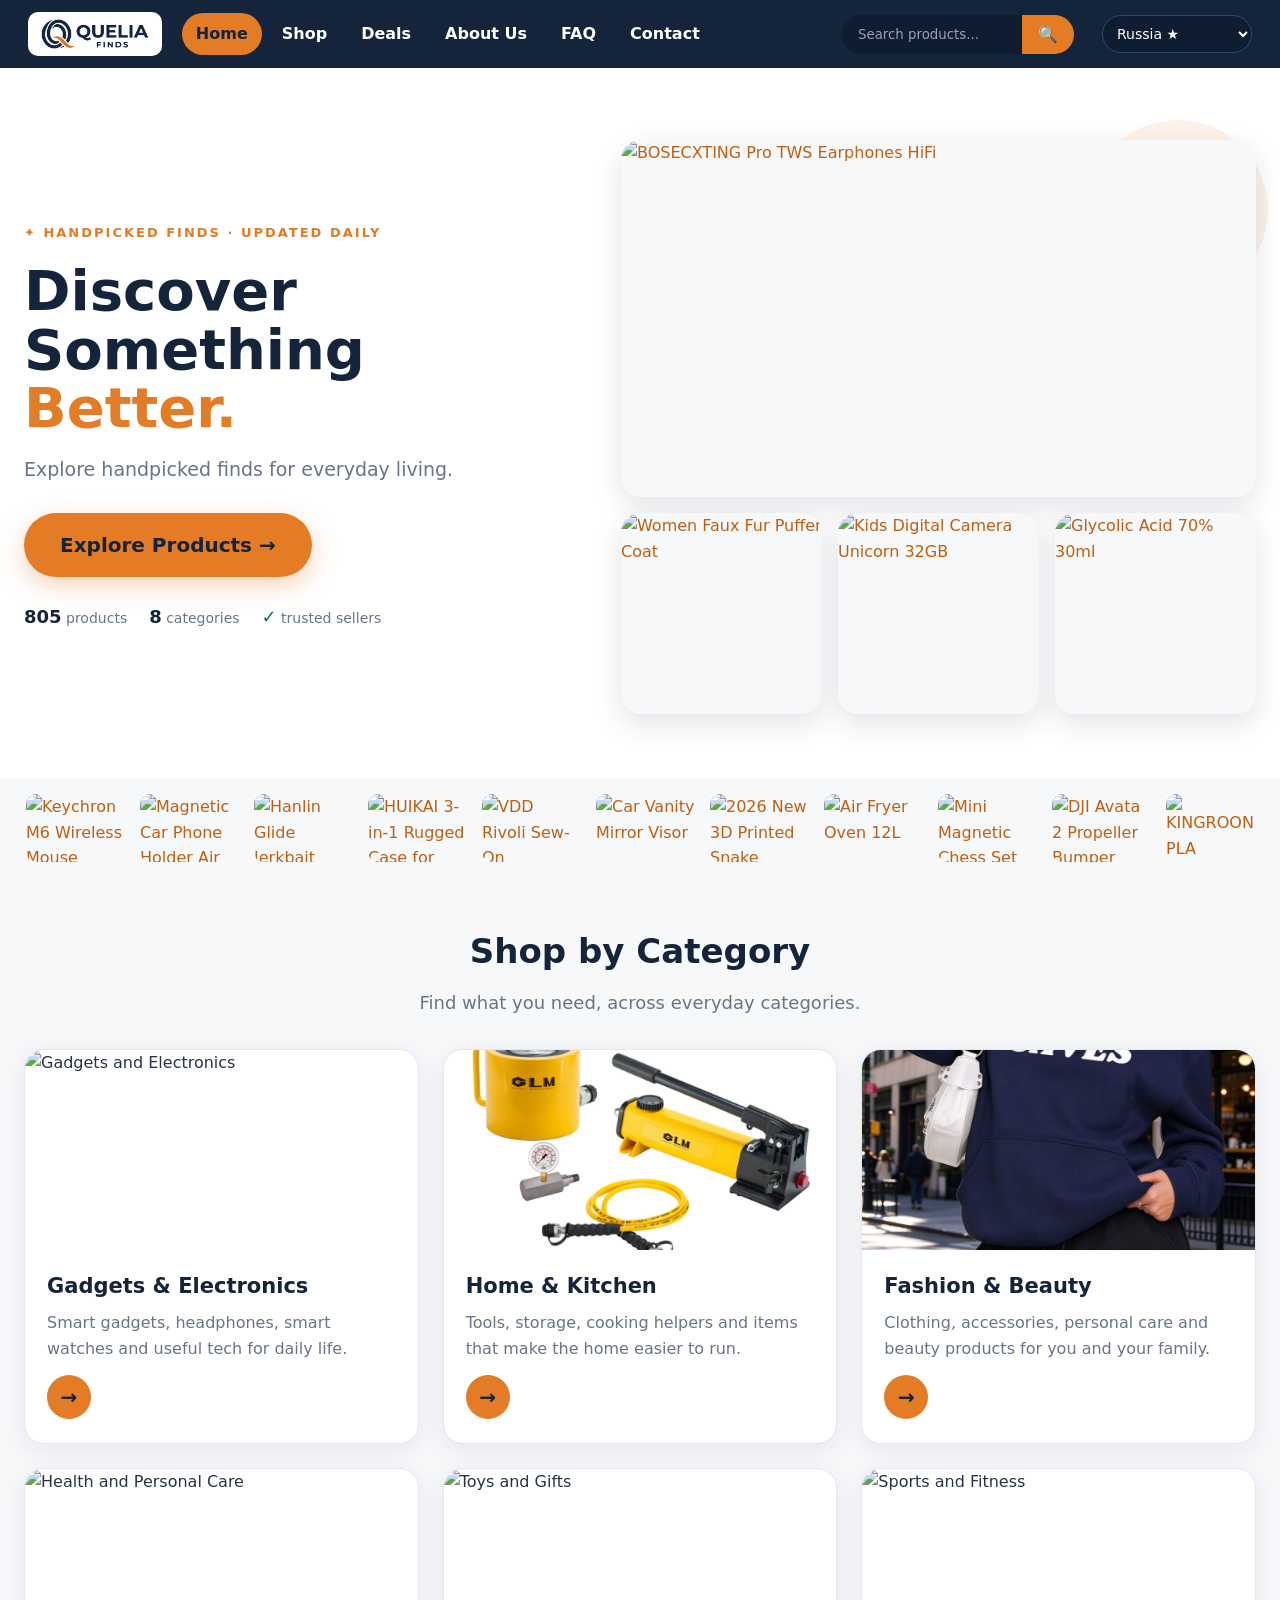
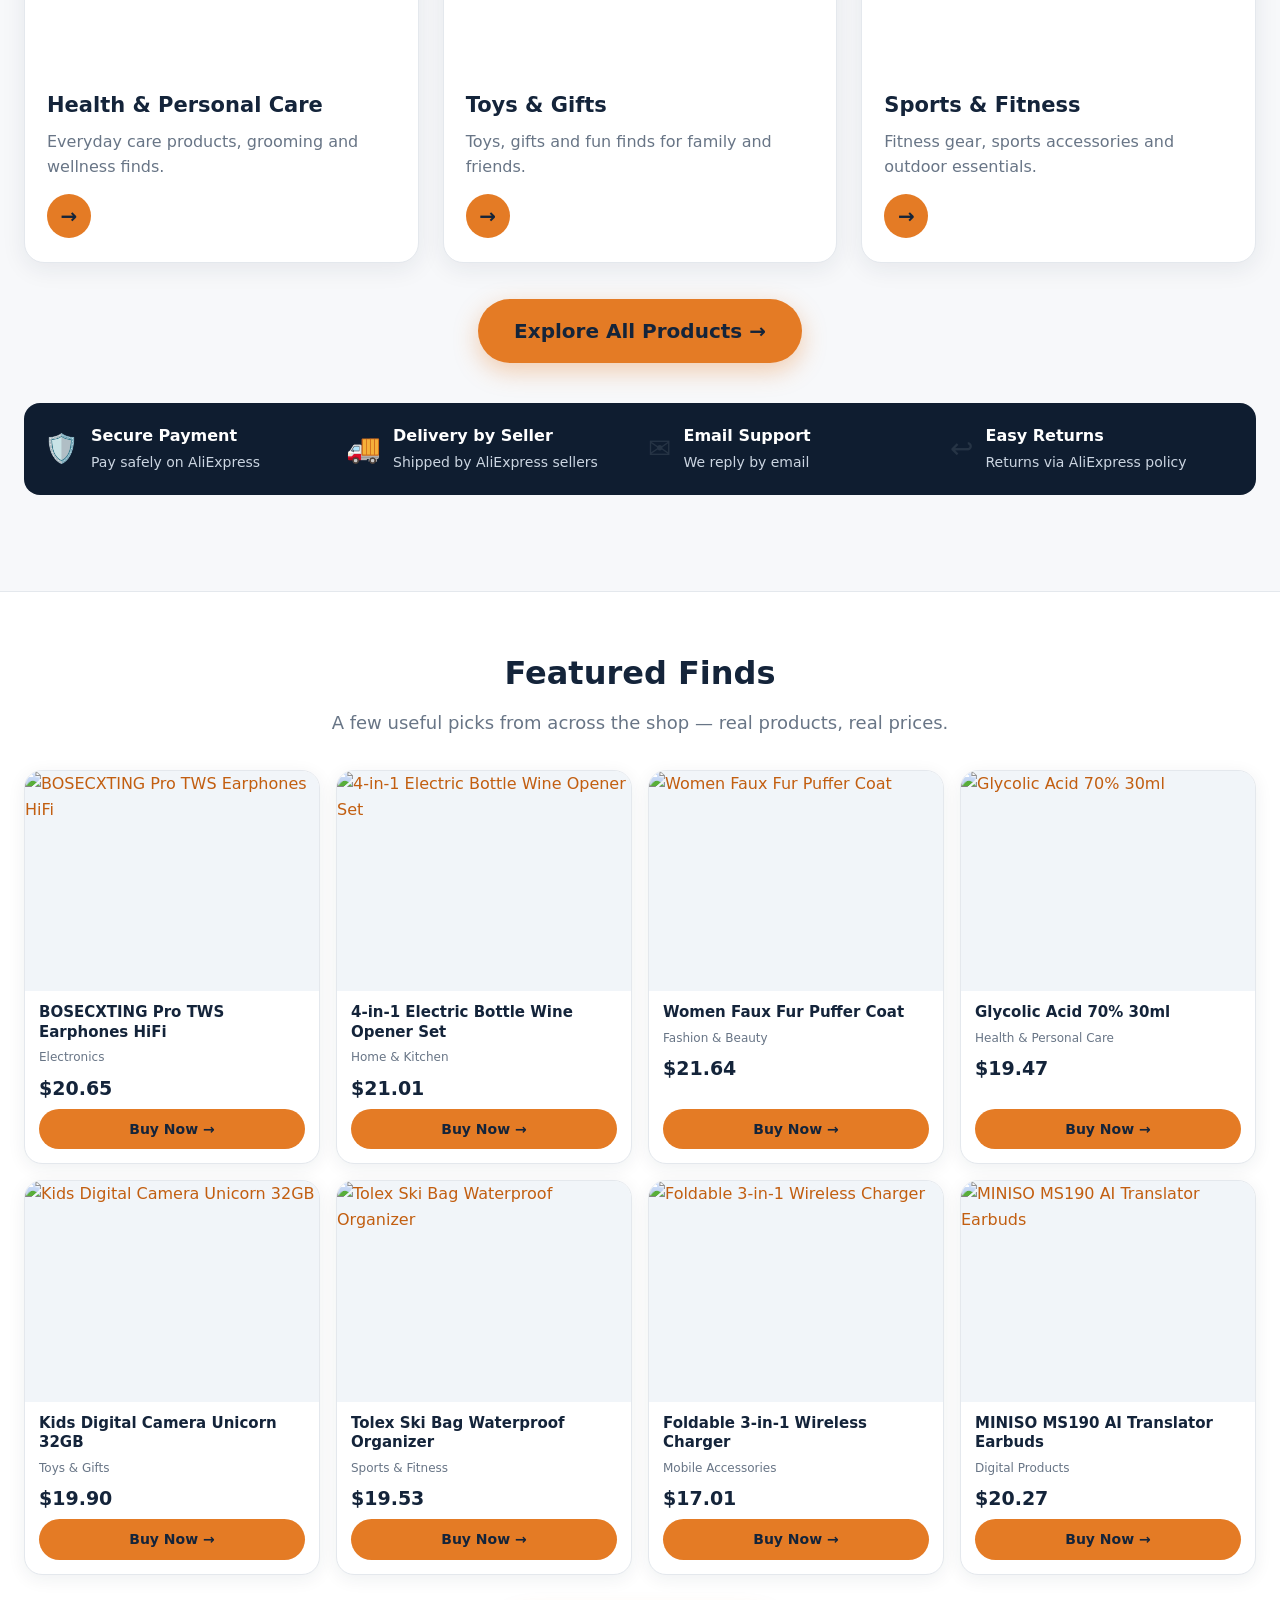
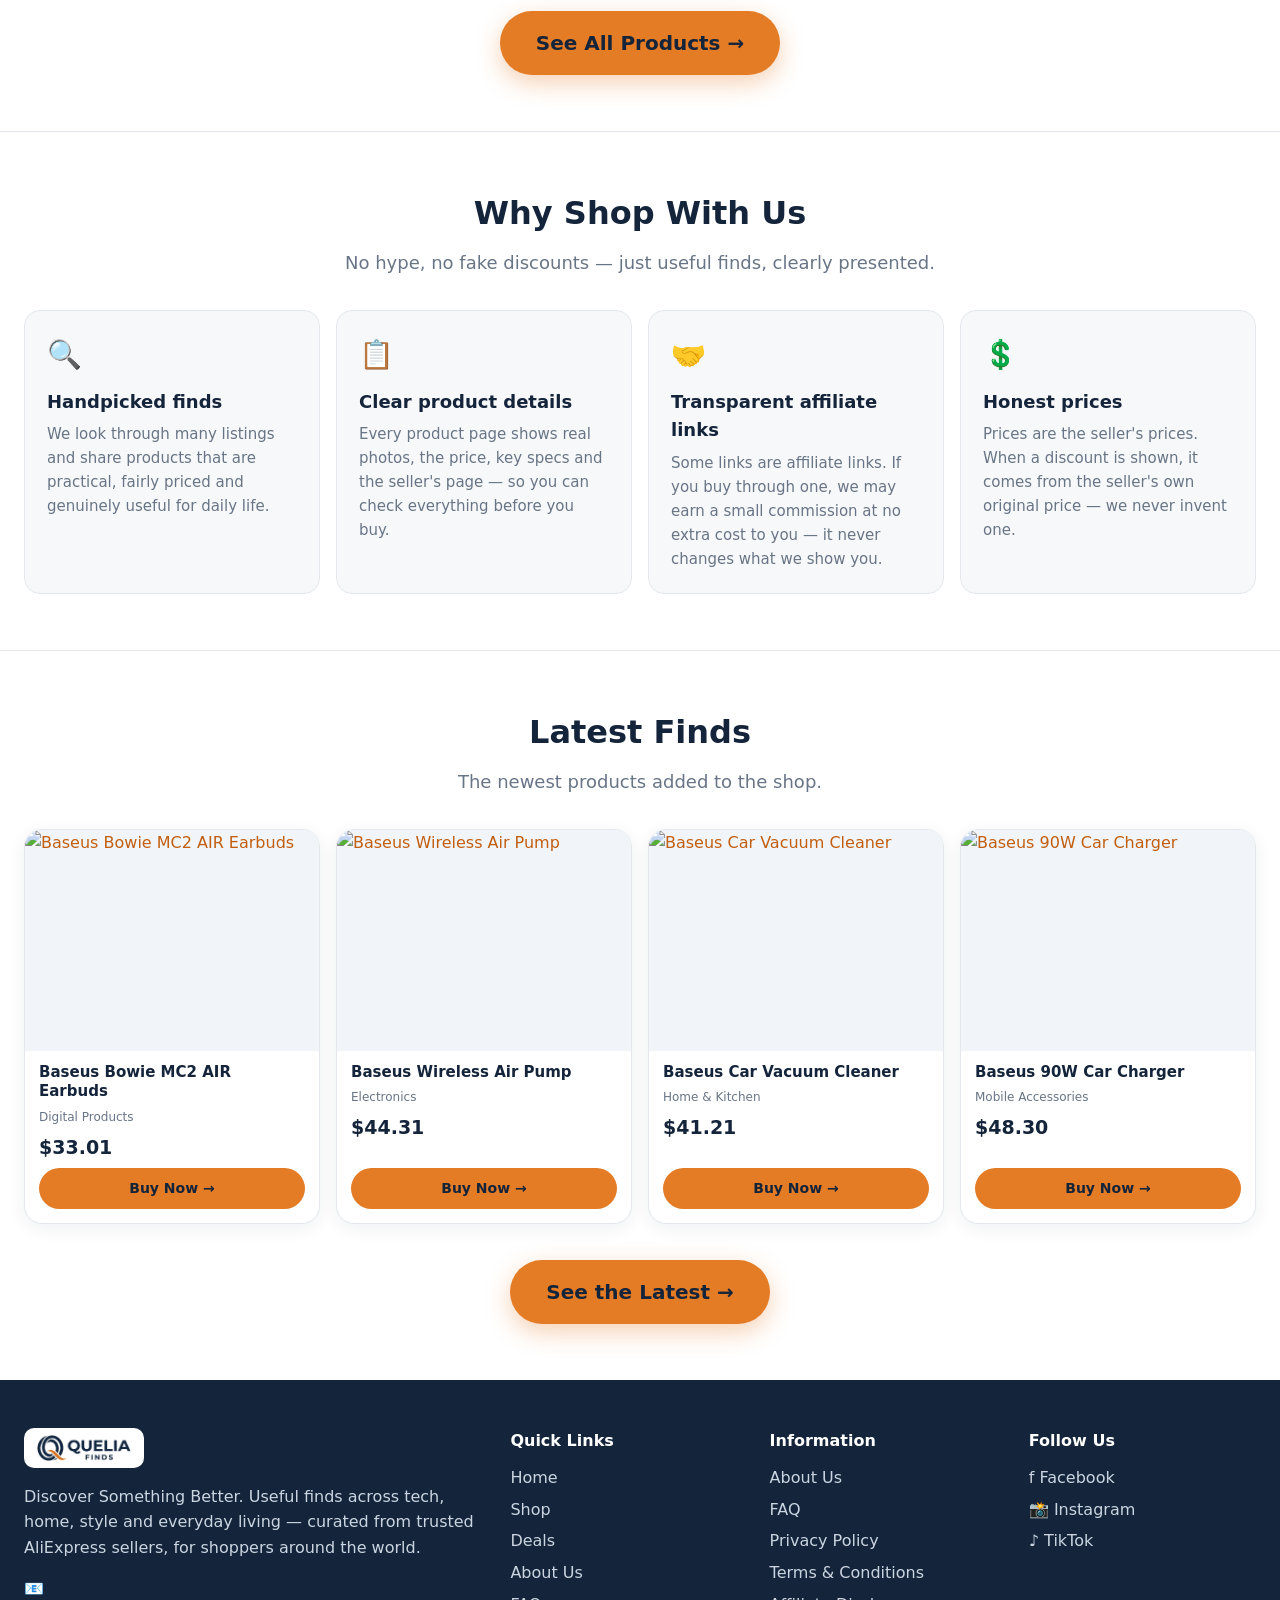
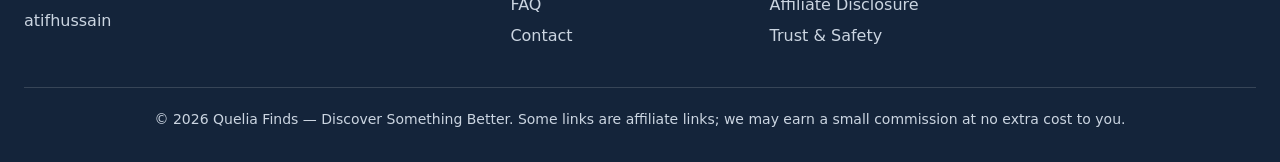
==== commit 51b2b81c: "India top-up batch: 4 products (803-806), 805 total" ====
--- a/index.html
+++ b/index.html
@@ -97,7 +97,7 @@
 
 </div>
 <div class="hero-stats">
-<span><b>801</b> products</span>
+<span><b>805</b> products</span>
 <span><b>8</b> categories</span>
 <span><b class="tick">✓</b> trusted sellers</span>
 </div>
@@ -266,39 +266,39 @@
 <p class="sub">The newest products added to the shop.</p>
 <div class="product-grid">
 <article class="p-card">
-  <a class="p-media" href="product.html?id=electric-screwdriver-set-62-in-1"><img src="https://res.cloudinary.com/oyazitkv/image/upload/f_auto,q_auto/daily-deal-bazar/electric-screwdriver-set-62-in-1/main.jpg" alt="62-in-1 Electric Screwdriver Set" loading="lazy"></a>
-  <div class="p-body">
-    <h3><a href="product.html?id=electric-screwdriver-set-62-in-1">62-in-1 Electric Screwdriver Set</a></h3>
+  <a class="p-media" href="product.html?id=baseus-bowie-mc2-air-earbuds"><img src="https://res.cloudinary.com/oyazitkv/image/upload/f_auto,q_auto/daily-deal-bazar/baseus-bowie-mc2-air-earbuds/main.jpg" alt="Baseus Bowie MC2 AIR Earbuds" loading="lazy"></a>
+  <div class="p-body">
+    <h3><a href="product.html?id=baseus-bowie-mc2-air-earbuds">Baseus Bowie MC2 AIR Earbuds</a></h3>
+    <div class="p-cat">Digital Products</div>
+    <div class="p-price">$33.01</div>
+    <a class="p-buy" href="https://s.click.aliexpress.com/e/_c4F9zV5h" target="_blank" rel="noopener">Buy Now →</a>
+  </div>
+</article>
+<article class="p-card">
+  <a class="p-media" href="product.html?id=baseus-wireless-air-pump"><img src="https://res.cloudinary.com/oyazitkv/image/upload/f_auto,q_auto/daily-deal-bazar/baseus-wireless-air-pump/main.jpg" alt="Baseus Wireless Air Pump" loading="lazy"></a>
+  <div class="p-body">
+    <h3><a href="product.html?id=baseus-wireless-air-pump">Baseus Wireless Air Pump</a></h3>
     <div class="p-cat">Electronics</div>
-    <div class="p-price">$27.03</div>
-    <a class="p-buy" href="https://s.click.aliexpress.com/e/_c3YW4vyB" target="_blank" rel="noopener">Buy Now →</a>
-  </div>
-</article>
-<article class="p-card">
-  <a class="p-media" href="product.html?id=led-drawing-board-kids-16-inch"><img src="https://res.cloudinary.com/oyazitkv/image/upload/f_auto,q_auto/daily-deal-bazar/led-drawing-board-kids-16-inch/main.jpg" alt="LED Drawing Board for Kids 16"" loading="lazy"></a>
-  <div class="p-body">
-    <h3><a href="product.html?id=led-drawing-board-kids-16-inch">LED Drawing Board for Kids 16"</a></h3>
-    <div class="p-cat">Toys &amp; Gifts</div>
-    <div class="p-price">$36.11</div>
-    <a class="p-buy" href="https://s.click.aliexpress.com/e/_c2xcpF8B" target="_blank" rel="noopener">Buy Now →</a>
-  </div>
-</article>
-<article class="p-card">
-  <a class="p-media" href="product.html?id=rechargeable-uv-led-nail-lamp"><img src="https://res.cloudinary.com/oyazitkv/image/upload/f_auto,q_auto/daily-deal-bazar/rechargeable-uv-led-nail-lamp/main.jpg" alt="Rechargeable UV LED Nail Lamp" loading="lazy"></a>
-  <div class="p-body">
-    <h3><a href="product.html?id=rechargeable-uv-led-nail-lamp">Rechargeable UV LED Nail Lamp</a></h3>
-    <div class="p-cat">Fashion &amp; Beauty</div>
-    <div class="p-price">$31.02</div>
-    <a class="p-buy" href="https://s.click.aliexpress.com/e/_c3a3HYU3" target="_blank" rel="noopener">Buy Now →</a>
-  </div>
-</article>
-<article class="p-card">
-  <a class="p-media" href="product.html?id=easydo-bicycle-stem-phone-holder"><img src="https://res.cloudinary.com/oyazitkv/image/upload/f_auto,q_auto/daily-deal-bazar/easydo-bicycle-stem-phone-holder/main.jpg" alt="Easydo Bicycle Stem Phone Holder" loading="lazy"></a>
-  <div class="p-body">
-    <h3><a href="product.html?id=easydo-bicycle-stem-phone-holder">Easydo Bicycle Stem Phone Holder</a></h3>
-    <div class="p-cat">Sports &amp; Fitness</div>
-    <div class="p-price">$24.46</div>
-    <a class="p-buy" href="https://s.click.aliexpress.com/e/_c30hXuVd" target="_blank" rel="noopener">Buy Now →</a>
+    <div class="p-price">$44.31</div>
+    <a class="p-buy" href="https://s.click.aliexpress.com/e/_c3o0XXEj" target="_blank" rel="noopener">Buy Now →</a>
+  </div>
+</article>
+<article class="p-card">
+  <a class="p-media" href="product.html?id=baseus-car-vacuum-cleaner"><img src="https://res.cloudinary.com/oyazitkv/image/upload/f_auto,q_auto/daily-deal-bazar/baseus-car-vacuum-cleaner/main.jpg" alt="Baseus Car Vacuum Cleaner" loading="lazy"></a>
+  <div class="p-body">
+    <h3><a href="product.html?id=baseus-car-vacuum-cleaner">Baseus Car Vacuum Cleaner</a></h3>
+    <div class="p-cat">Home &amp; Kitchen</div>
+    <div class="p-price">$41.21</div>
+    <a class="p-buy" href="https://s.click.aliexpress.com/e/_c4paq0ll" target="_blank" rel="noopener">Buy Now →</a>
+  </div>
+</article>
+<article class="p-card">
+  <a class="p-media" href="product.html?id=baseus-90w-car-charger"><img src="https://res.cloudinary.com/oyazitkv/image/upload/f_auto,q_auto/daily-deal-bazar/baseus-90w-car-charger/main.jpg" alt="Baseus 90W Car Charger" loading="lazy"></a>
+  <div class="p-body">
+    <h3><a href="product.html?id=baseus-90w-car-charger">Baseus 90W Car Charger</a></h3>
+    <div class="p-cat">Mobile Accessories</div>
+    <div class="p-price">$48.30</div>
+    <a class="p-buy" href="https://s.click.aliexpress.com/e/_c4MV3LSb" target="_blank" rel="noopener">Buy Now →</a>
   </div>
 </article>
 </div>
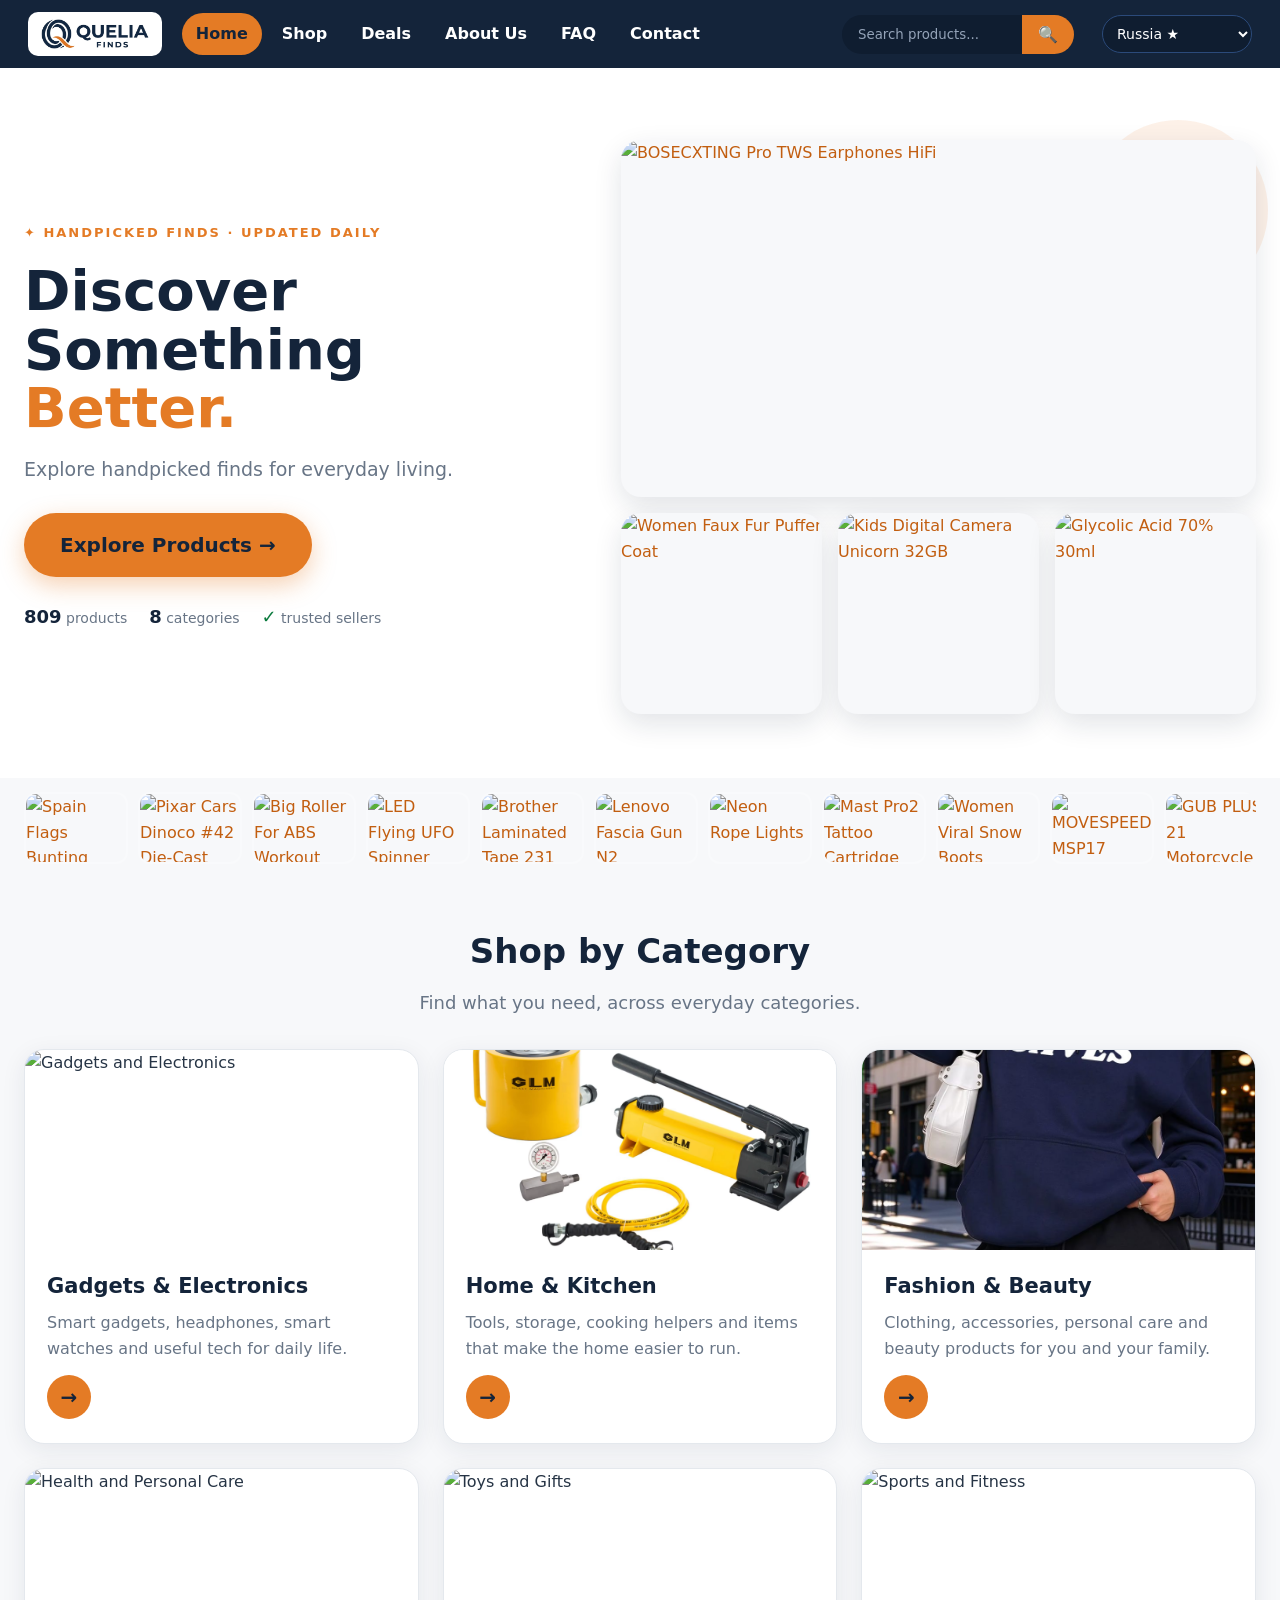
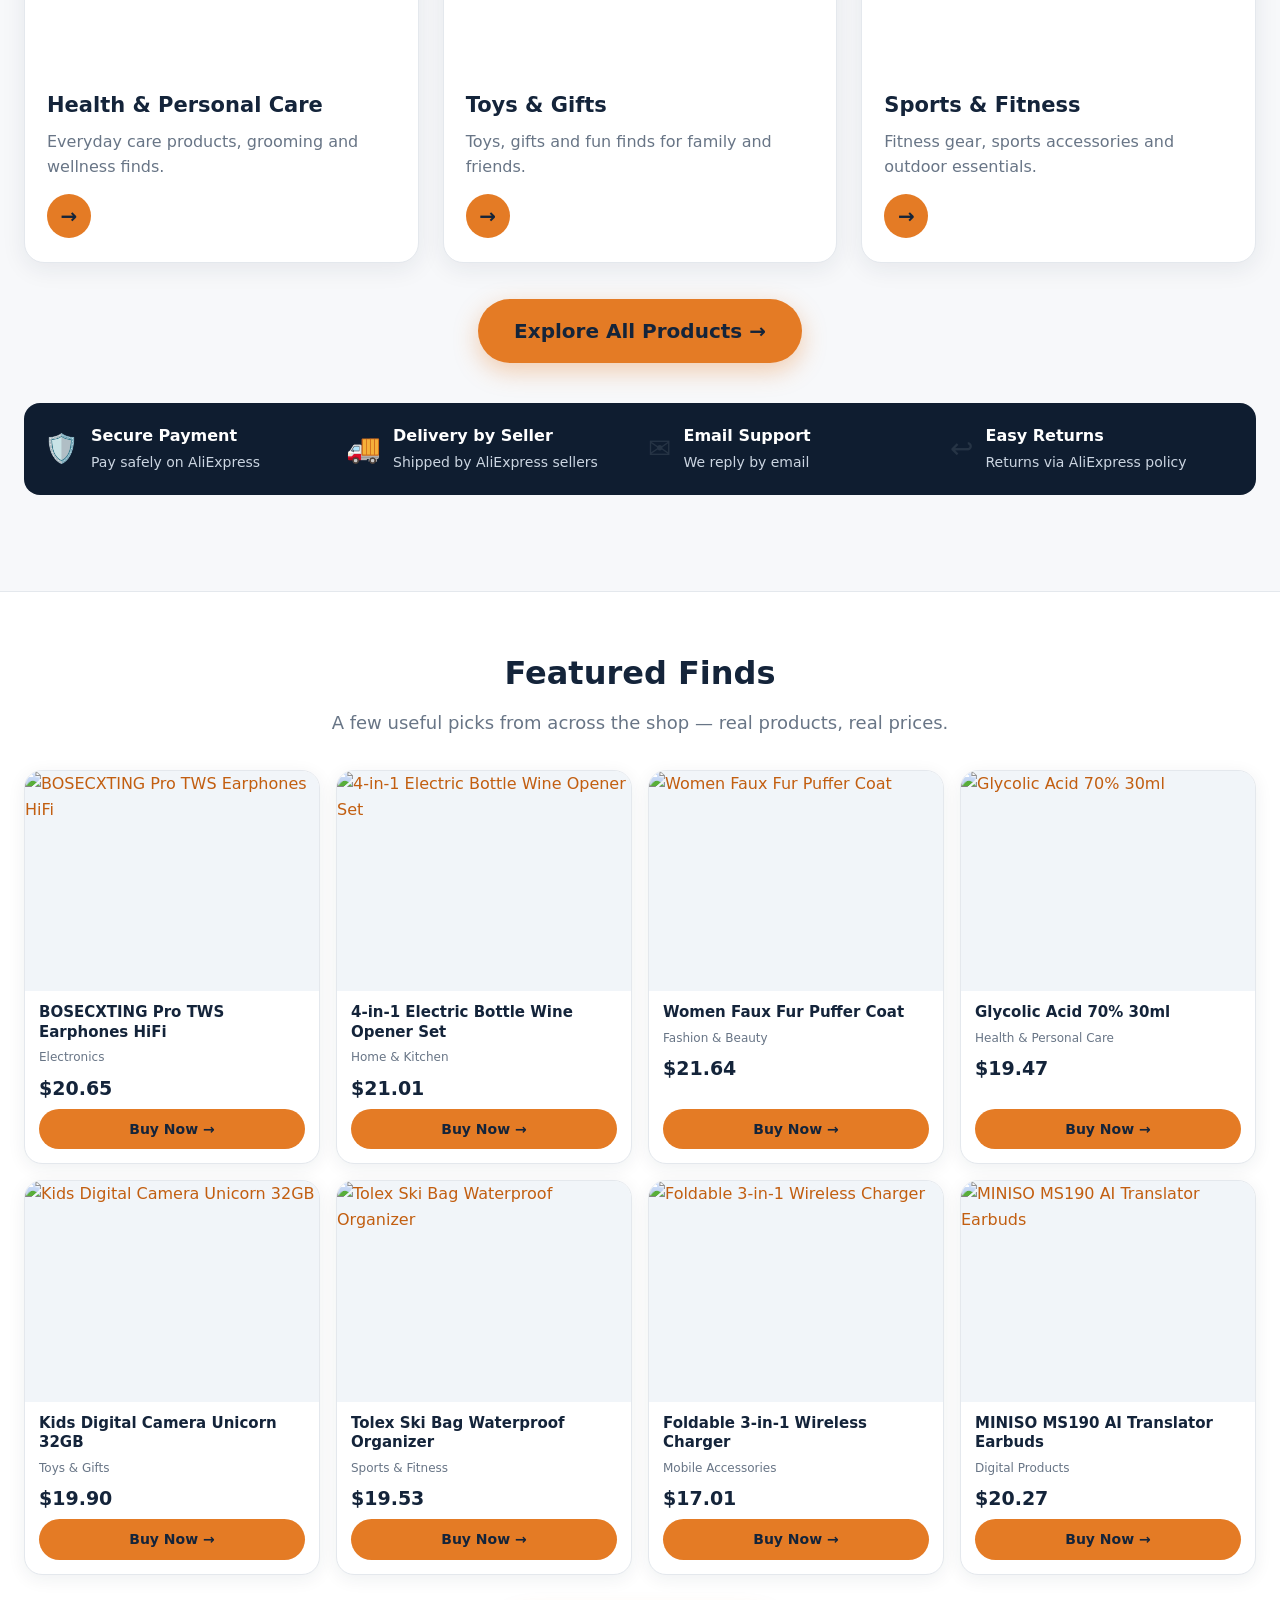
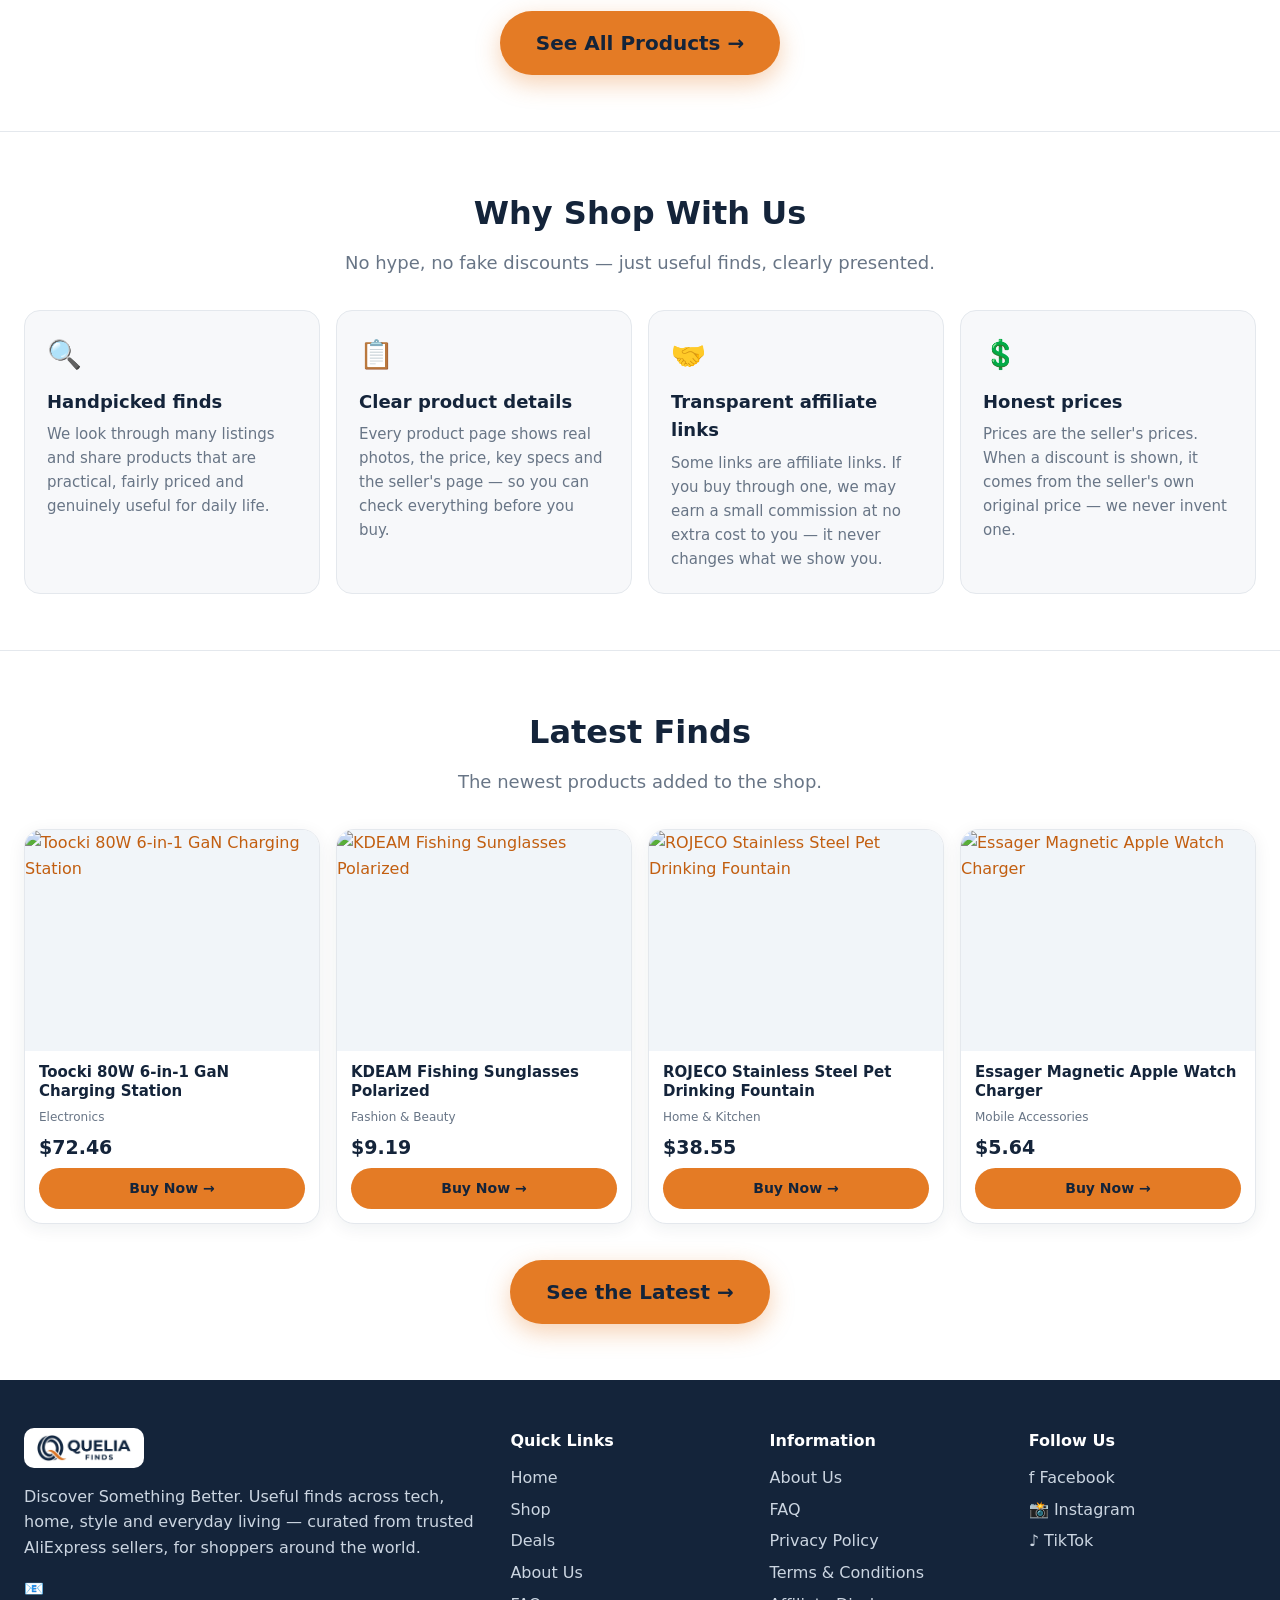
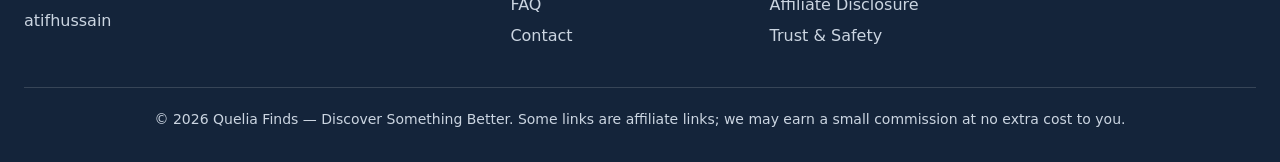
==== commit 128a87a9: "Brazil top-up batch: 4 products (807-810), 809 total" ====
--- a/index.html
+++ b/index.html
@@ -97,7 +97,7 @@
 
 </div>
 <div class="hero-stats">
-<span><b>805</b> products</span>
+<span><b>809</b> products</span>
 <span><b>8</b> categories</span>
 <span><b class="tick">✓</b> trusted sellers</span>
 </div>
@@ -266,39 +266,39 @@
 <p class="sub">The newest products added to the shop.</p>
 <div class="product-grid">
 <article class="p-card">
-  <a class="p-media" href="product.html?id=baseus-bowie-mc2-air-earbuds"><img src="https://res.cloudinary.com/oyazitkv/image/upload/f_auto,q_auto/daily-deal-bazar/baseus-bowie-mc2-air-earbuds/main.jpg" alt="Baseus Bowie MC2 AIR Earbuds" loading="lazy"></a>
-  <div class="p-body">
-    <h3><a href="product.html?id=baseus-bowie-mc2-air-earbuds">Baseus Bowie MC2 AIR Earbuds</a></h3>
-    <div class="p-cat">Digital Products</div>
-    <div class="p-price">$33.01</div>
-    <a class="p-buy" href="https://s.click.aliexpress.com/e/_c4F9zV5h" target="_blank" rel="noopener">Buy Now →</a>
-  </div>
-</article>
-<article class="p-card">
-  <a class="p-media" href="product.html?id=baseus-wireless-air-pump"><img src="https://res.cloudinary.com/oyazitkv/image/upload/f_auto,q_auto/daily-deal-bazar/baseus-wireless-air-pump/main.jpg" alt="Baseus Wireless Air Pump" loading="lazy"></a>
-  <div class="p-body">
-    <h3><a href="product.html?id=baseus-wireless-air-pump">Baseus Wireless Air Pump</a></h3>
+  <a class="p-media" href="product.html?id=toocki-80w-6-in-1-gan-charging-station"><img src="https://res.cloudinary.com/oyazitkv/image/upload/f_auto,q_auto/daily-deal-bazar/toocki-80w-6-in-1-gan-charging-station/main.jpg" alt="Toocki 80W 6-in-1 GaN Charging Station" loading="lazy"></a>
+  <div class="p-body">
+    <h3><a href="product.html?id=toocki-80w-6-in-1-gan-charging-station">Toocki 80W 6-in-1 GaN Charging Station</a></h3>
     <div class="p-cat">Electronics</div>
-    <div class="p-price">$44.31</div>
-    <a class="p-buy" href="https://s.click.aliexpress.com/e/_c3o0XXEj" target="_blank" rel="noopener">Buy Now →</a>
-  </div>
-</article>
-<article class="p-card">
-  <a class="p-media" href="product.html?id=baseus-car-vacuum-cleaner"><img src="https://res.cloudinary.com/oyazitkv/image/upload/f_auto,q_auto/daily-deal-bazar/baseus-car-vacuum-cleaner/main.jpg" alt="Baseus Car Vacuum Cleaner" loading="lazy"></a>
-  <div class="p-body">
-    <h3><a href="product.html?id=baseus-car-vacuum-cleaner">Baseus Car Vacuum Cleaner</a></h3>
+    <div class="p-price">$72.46</div>
+    <a class="p-buy" href="https://s.click.aliexpress.com/e/_c2vr2UvH" target="_blank" rel="noopener">Buy Now →</a>
+  </div>
+</article>
+<article class="p-card">
+  <a class="p-media" href="product.html?id=kdeam-fishing-sunglasses-polarized"><img src="https://res.cloudinary.com/oyazitkv/image/upload/f_auto,q_auto/daily-deal-bazar/kdeam-fishing-sunglasses-polarized/main.jpg" alt="KDEAM Fishing Sunglasses Polarized" loading="lazy"></a>
+  <div class="p-body">
+    <h3><a href="product.html?id=kdeam-fishing-sunglasses-polarized">KDEAM Fishing Sunglasses Polarized</a></h3>
+    <div class="p-cat">Fashion &amp; Beauty</div>
+    <div class="p-price">$9.19</div>
+    <a class="p-buy" href="https://s.click.aliexpress.com/e/_c3AAQeV5" target="_blank" rel="noopener">Buy Now →</a>
+  </div>
+</article>
+<article class="p-card">
+  <a class="p-media" href="product.html?id=rojeco-stainless-steel-pet-drinking-fountain"><img src="https://res.cloudinary.com/oyazitkv/image/upload/f_auto,q_auto/daily-deal-bazar/rojeco-stainless-steel-pet-drinking-fountain/main.jpg" alt="ROJECO Stainless Steel Pet Drinking Fountain" loading="lazy"></a>
+  <div class="p-body">
+    <h3><a href="product.html?id=rojeco-stainless-steel-pet-drinking-fountain">ROJECO Stainless Steel Pet Drinking Fountain</a></h3>
     <div class="p-cat">Home &amp; Kitchen</div>
-    <div class="p-price">$41.21</div>
-    <a class="p-buy" href="https://s.click.aliexpress.com/e/_c4paq0ll" target="_blank" rel="noopener">Buy Now →</a>
-  </div>
-</article>
-<article class="p-card">
-  <a class="p-media" href="product.html?id=baseus-90w-car-charger"><img src="https://res.cloudinary.com/oyazitkv/image/upload/f_auto,q_auto/daily-deal-bazar/baseus-90w-car-charger/main.jpg" alt="Baseus 90W Car Charger" loading="lazy"></a>
-  <div class="p-body">
-    <h3><a href="product.html?id=baseus-90w-car-charger">Baseus 90W Car Charger</a></h3>
+    <div class="p-price">$38.55</div>
+    <a class="p-buy" href="https://s.click.aliexpress.com/e/_c3adgDMr" target="_blank" rel="noopener">Buy Now →</a>
+  </div>
+</article>
+<article class="p-card">
+  <a class="p-media" href="product.html?id=essager-magnetic-apple-watch-charger"><img src="https://res.cloudinary.com/oyazitkv/image/upload/f_auto,q_auto/daily-deal-bazar/essager-magnetic-apple-watch-charger/main.jpg" alt="Essager Magnetic Apple Watch Charger" loading="lazy"></a>
+  <div class="p-body">
+    <h3><a href="product.html?id=essager-magnetic-apple-watch-charger">Essager Magnetic Apple Watch Charger</a></h3>
     <div class="p-cat">Mobile Accessories</div>
-    <div class="p-price">$48.30</div>
-    <a class="p-buy" href="https://s.click.aliexpress.com/e/_c4MV3LSb" target="_blank" rel="noopener">Buy Now →</a>
+    <div class="p-price">$5.64</div>
+    <a class="p-buy" href="https://s.click.aliexpress.com/e/_c4TWqsY3" target="_blank" rel="noopener">Buy Now →</a>
   </div>
 </article>
 </div>
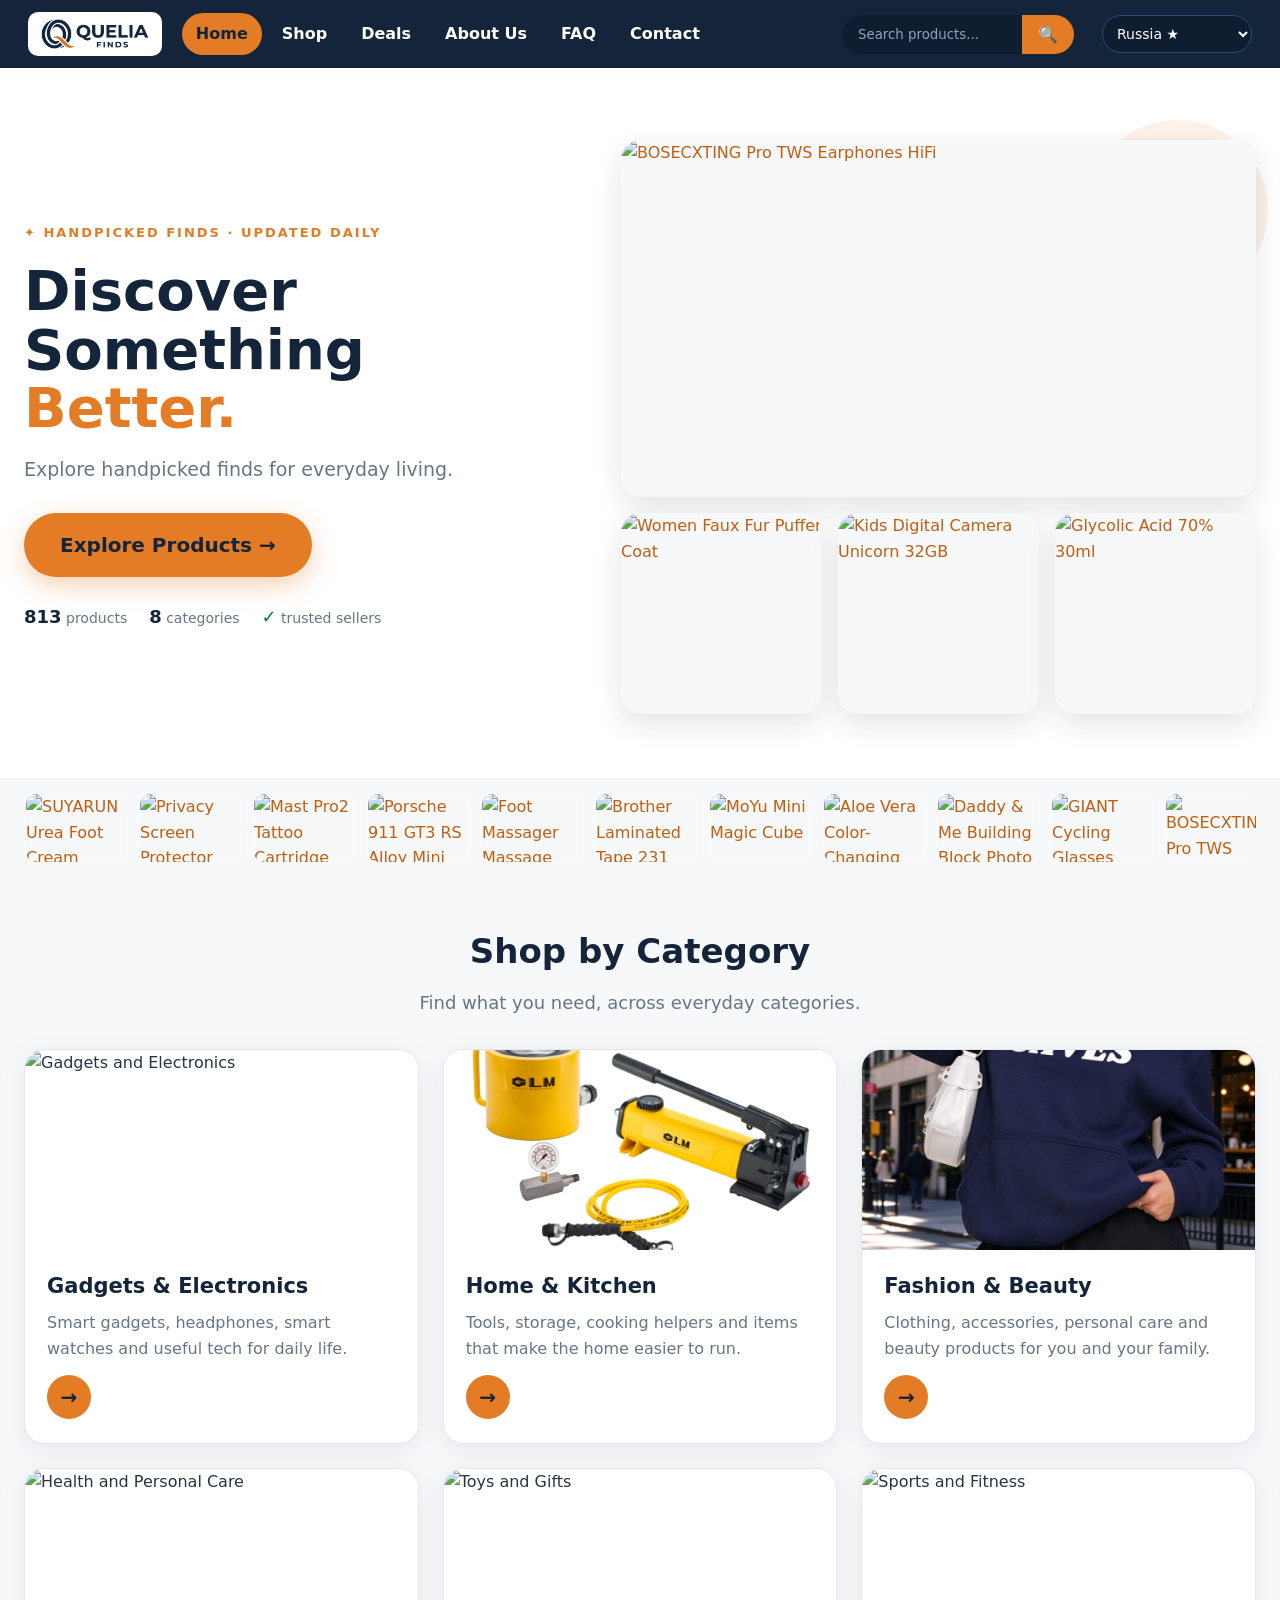
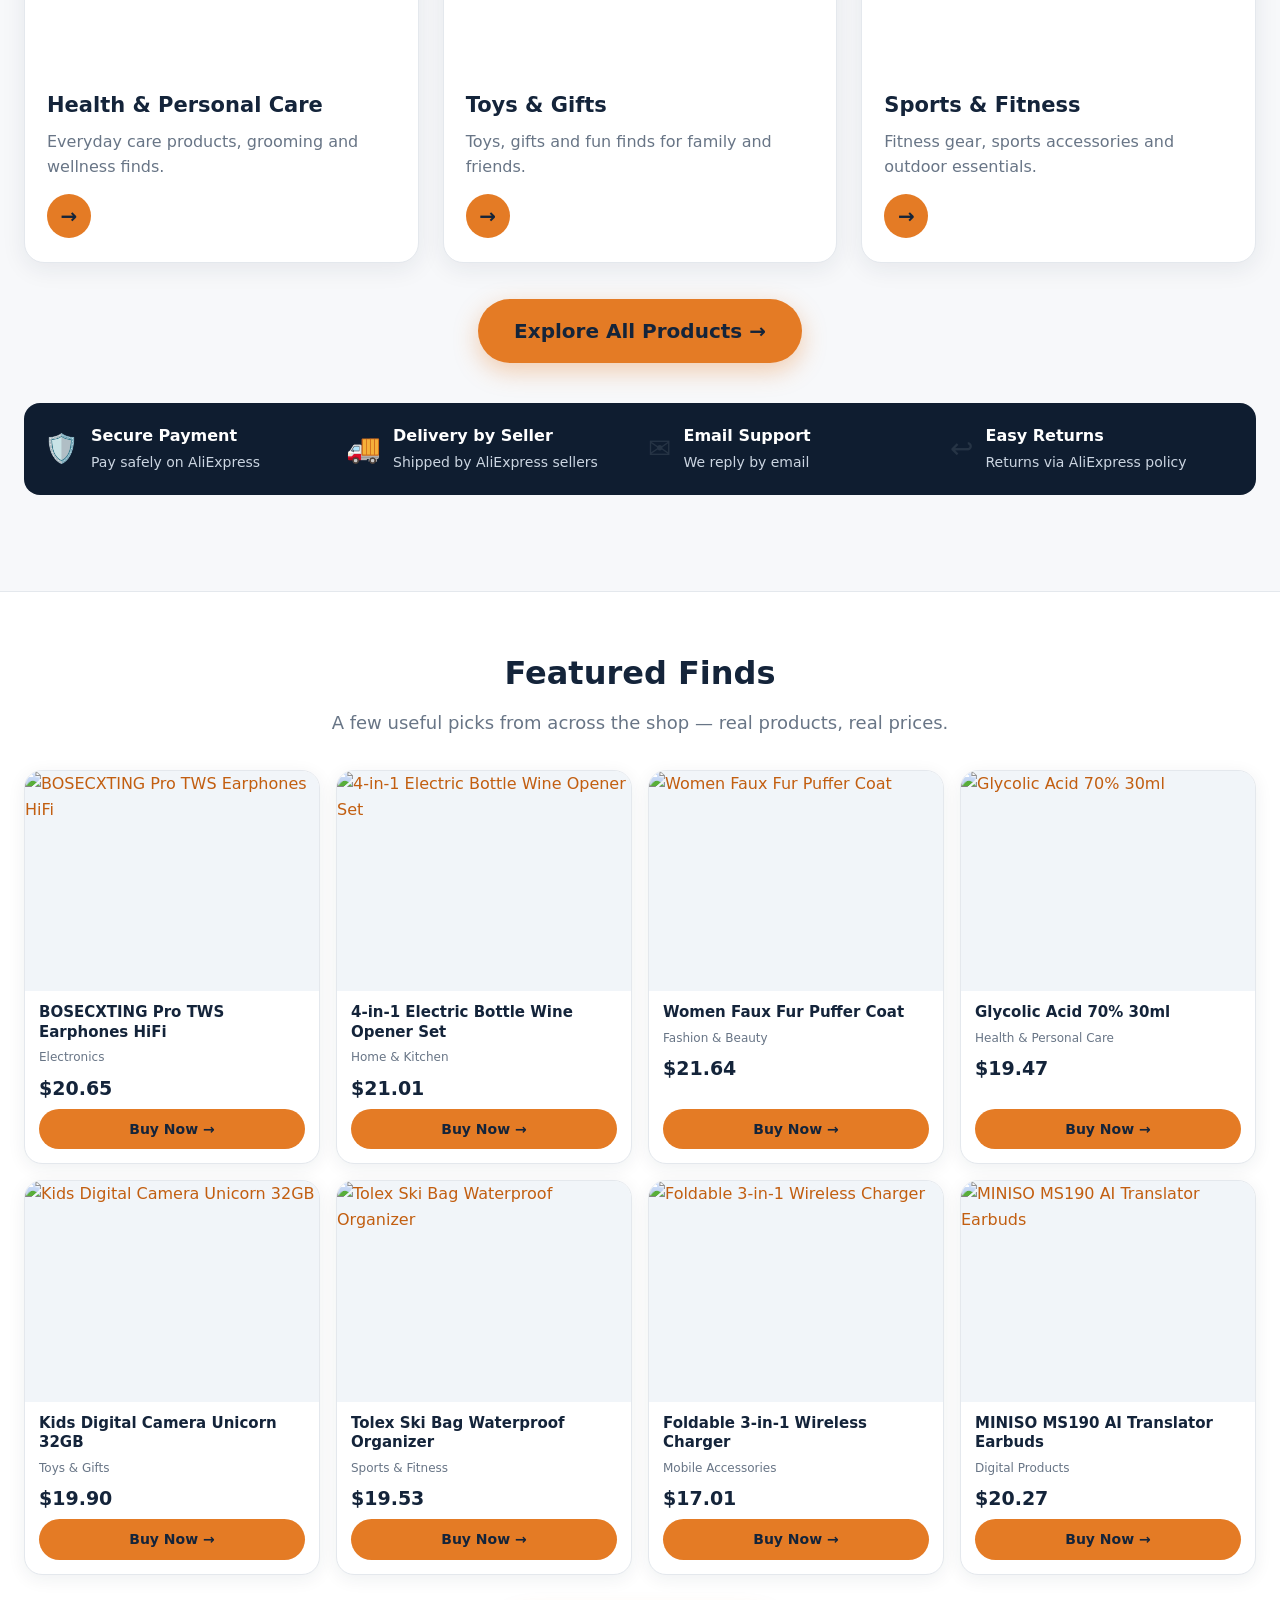
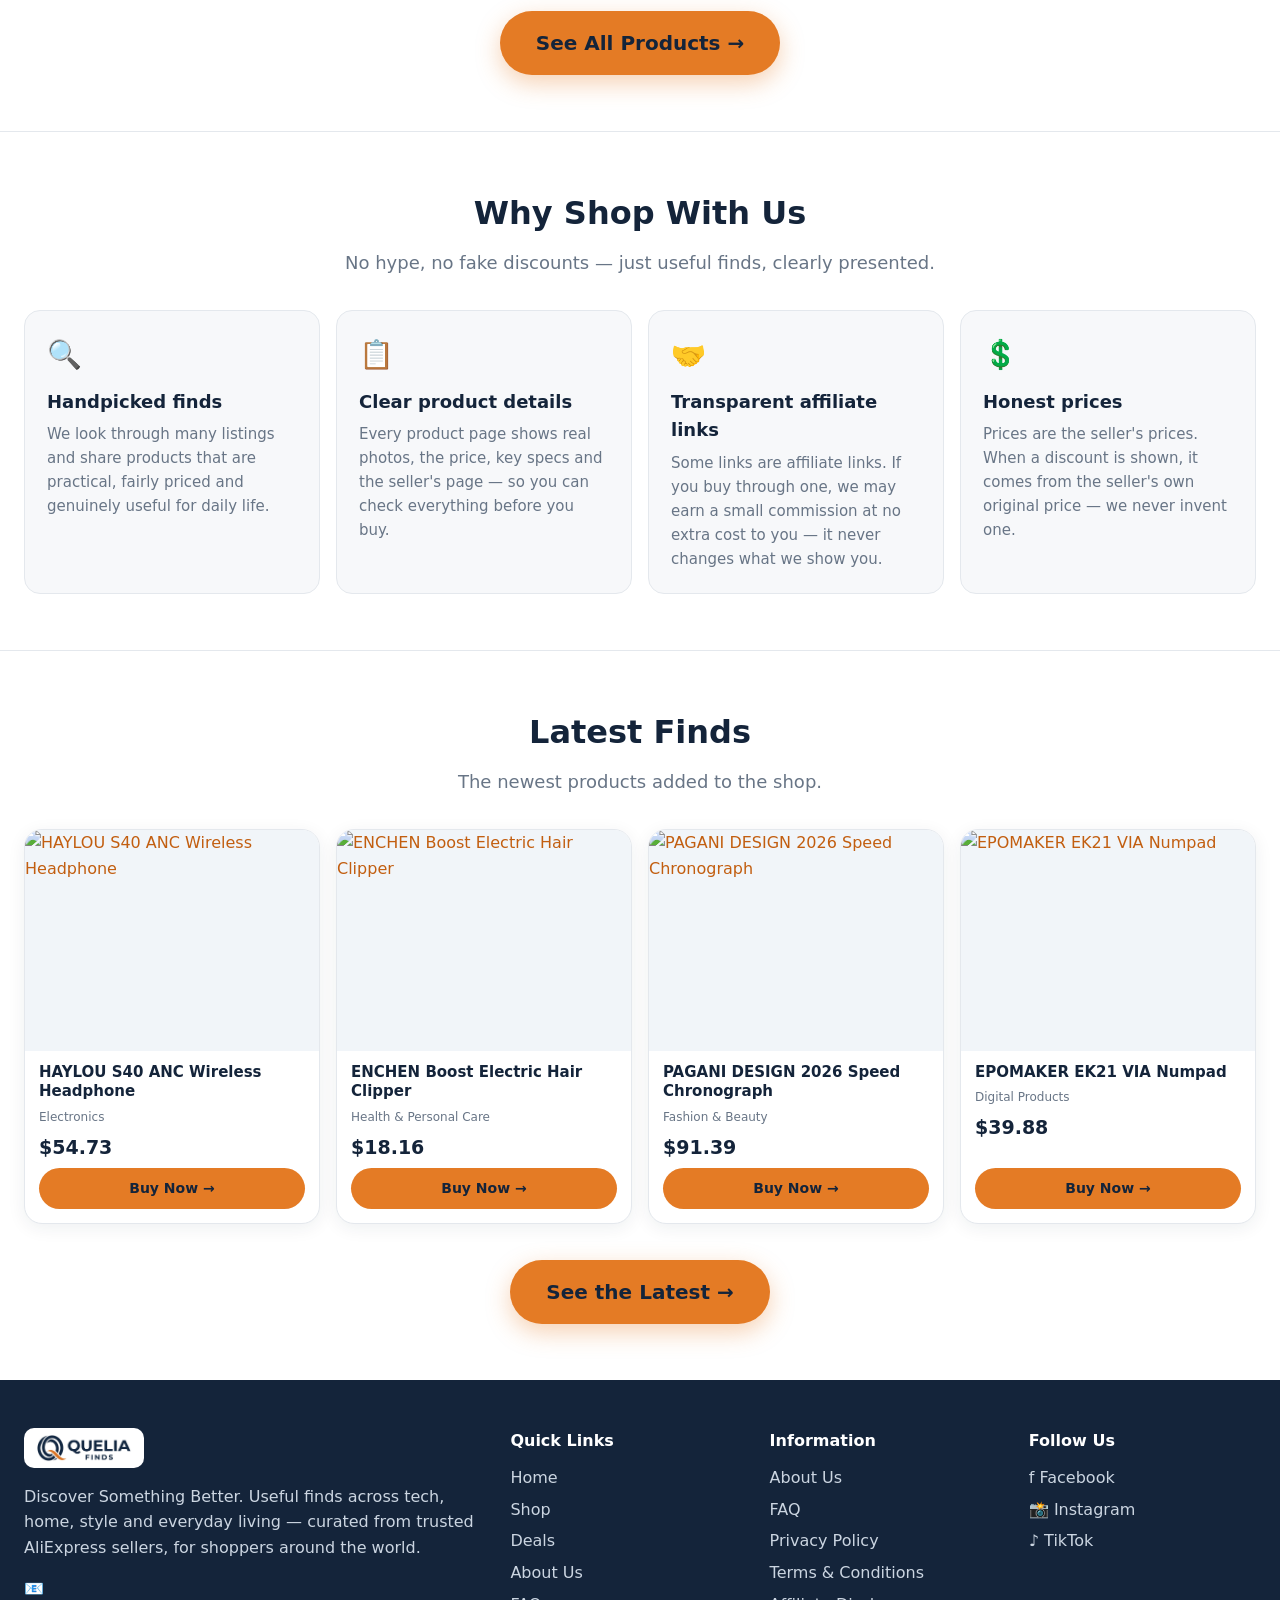
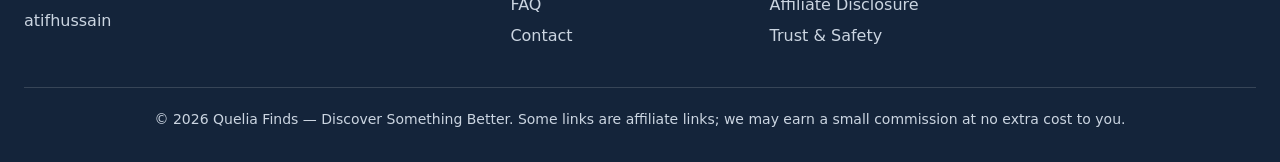
==== commit 7f2e2c51: "Japan top-up batch: 4 products (811-814), 813 total" ====
--- a/index.html
+++ b/index.html
@@ -97,7 +97,7 @@
 
 </div>
 <div class="hero-stats">
-<span><b>809</b> products</span>
+<span><b>813</b> products</span>
 <span><b>8</b> categories</span>
 <span><b class="tick">✓</b> trusted sellers</span>
 </div>
@@ -266,39 +266,39 @@
 <p class="sub">The newest products added to the shop.</p>
 <div class="product-grid">
 <article class="p-card">
-  <a class="p-media" href="product.html?id=toocki-80w-6-in-1-gan-charging-station"><img src="https://res.cloudinary.com/oyazitkv/image/upload/f_auto,q_auto/daily-deal-bazar/toocki-80w-6-in-1-gan-charging-station/main.jpg" alt="Toocki 80W 6-in-1 GaN Charging Station" loading="lazy"></a>
-  <div class="p-body">
-    <h3><a href="product.html?id=toocki-80w-6-in-1-gan-charging-station">Toocki 80W 6-in-1 GaN Charging Station</a></h3>
+  <a class="p-media" href="product.html?id=haylou-s40-anc-wireless-headphone"><img src="https://res.cloudinary.com/oyazitkv/image/upload/f_auto,q_auto/daily-deal-bazar/haylou-s40-anc-wireless-headphone/main.jpg" alt="HAYLOU S40 ANC Wireless Headphone" loading="lazy"></a>
+  <div class="p-body">
+    <h3><a href="product.html?id=haylou-s40-anc-wireless-headphone">HAYLOU S40 ANC Wireless Headphone</a></h3>
     <div class="p-cat">Electronics</div>
-    <div class="p-price">$72.46</div>
-    <a class="p-buy" href="https://s.click.aliexpress.com/e/_c2vr2UvH" target="_blank" rel="noopener">Buy Now →</a>
-  </div>
-</article>
-<article class="p-card">
-  <a class="p-media" href="product.html?id=kdeam-fishing-sunglasses-polarized"><img src="https://res.cloudinary.com/oyazitkv/image/upload/f_auto,q_auto/daily-deal-bazar/kdeam-fishing-sunglasses-polarized/main.jpg" alt="KDEAM Fishing Sunglasses Polarized" loading="lazy"></a>
-  <div class="p-body">
-    <h3><a href="product.html?id=kdeam-fishing-sunglasses-polarized">KDEAM Fishing Sunglasses Polarized</a></h3>
+    <div class="p-price">$54.73</div>
+    <a class="p-buy" href="https://s.click.aliexpress.com/e/_c3EESQcT" target="_blank" rel="noopener">Buy Now →</a>
+  </div>
+</article>
+<article class="p-card">
+  <a class="p-media" href="product.html?id=enchen-boost-electric-hair-clipper"><img src="https://res.cloudinary.com/oyazitkv/image/upload/f_auto,q_auto/daily-deal-bazar/enchen-boost-electric-hair-clipper/main.jpg" alt="ENCHEN Boost Electric Hair Clipper" loading="lazy"></a>
+  <div class="p-body">
+    <h3><a href="product.html?id=enchen-boost-electric-hair-clipper">ENCHEN Boost Electric Hair Clipper</a></h3>
+    <div class="p-cat">Health &amp; Personal Care</div>
+    <div class="p-price">$18.16</div>
+    <a class="p-buy" href="https://s.click.aliexpress.com/e/_c4SrCczz" target="_blank" rel="noopener">Buy Now →</a>
+  </div>
+</article>
+<article class="p-card">
+  <a class="p-media" href="product.html?id=pagani-design-2026-speed-chronograph"><img src="https://res.cloudinary.com/oyazitkv/image/upload/f_auto,q_auto/daily-deal-bazar/pagani-design-2026-speed-chronograph/main.jpg" alt="PAGANI DESIGN 2026 Speed Chronograph" loading="lazy"></a>
+  <div class="p-body">
+    <h3><a href="product.html?id=pagani-design-2026-speed-chronograph">PAGANI DESIGN 2026 Speed Chronograph</a></h3>
     <div class="p-cat">Fashion &amp; Beauty</div>
-    <div class="p-price">$9.19</div>
-    <a class="p-buy" href="https://s.click.aliexpress.com/e/_c3AAQeV5" target="_blank" rel="noopener">Buy Now →</a>
-  </div>
-</article>
-<article class="p-card">
-  <a class="p-media" href="product.html?id=rojeco-stainless-steel-pet-drinking-fountain"><img src="https://res.cloudinary.com/oyazitkv/image/upload/f_auto,q_auto/daily-deal-bazar/rojeco-stainless-steel-pet-drinking-fountain/main.jpg" alt="ROJECO Stainless Steel Pet Drinking Fountain" loading="lazy"></a>
-  <div class="p-body">
-    <h3><a href="product.html?id=rojeco-stainless-steel-pet-drinking-fountain">ROJECO Stainless Steel Pet Drinking Fountain</a></h3>
-    <div class="p-cat">Home &amp; Kitchen</div>
-    <div class="p-price">$38.55</div>
-    <a class="p-buy" href="https://s.click.aliexpress.com/e/_c3adgDMr" target="_blank" rel="noopener">Buy Now →</a>
-  </div>
-</article>
-<article class="p-card">
-  <a class="p-media" href="product.html?id=essager-magnetic-apple-watch-charger"><img src="https://res.cloudinary.com/oyazitkv/image/upload/f_auto,q_auto/daily-deal-bazar/essager-magnetic-apple-watch-charger/main.jpg" alt="Essager Magnetic Apple Watch Charger" loading="lazy"></a>
-  <div class="p-body">
-    <h3><a href="product.html?id=essager-magnetic-apple-watch-charger">Essager Magnetic Apple Watch Charger</a></h3>
-    <div class="p-cat">Mobile Accessories</div>
-    <div class="p-price">$5.64</div>
-    <a class="p-buy" href="https://s.click.aliexpress.com/e/_c4TWqsY3" target="_blank" rel="noopener">Buy Now →</a>
+    <div class="p-price">$91.39</div>
+    <a class="p-buy" href="https://s.click.aliexpress.com/e/_c3nkfeBp" target="_blank" rel="noopener">Buy Now →</a>
+  </div>
+</article>
+<article class="p-card">
+  <a class="p-media" href="product.html?id=epomaker-ek21-via-numpad"><img src="https://res.cloudinary.com/oyazitkv/image/upload/f_auto,q_auto/daily-deal-bazar/epomaker-ek21-via-numpad/main.jpg" alt="EPOMAKER EK21 VIA Numpad" loading="lazy"></a>
+  <div class="p-body">
+    <h3><a href="product.html?id=epomaker-ek21-via-numpad">EPOMAKER EK21 VIA Numpad</a></h3>
+    <div class="p-cat">Digital Products</div>
+    <div class="p-price">$39.88</div>
+    <a class="p-buy" href="https://s.click.aliexpress.com/e/_c3QbVXkJ" target="_blank" rel="noopener">Buy Now →</a>
   </div>
 </article>
 </div>
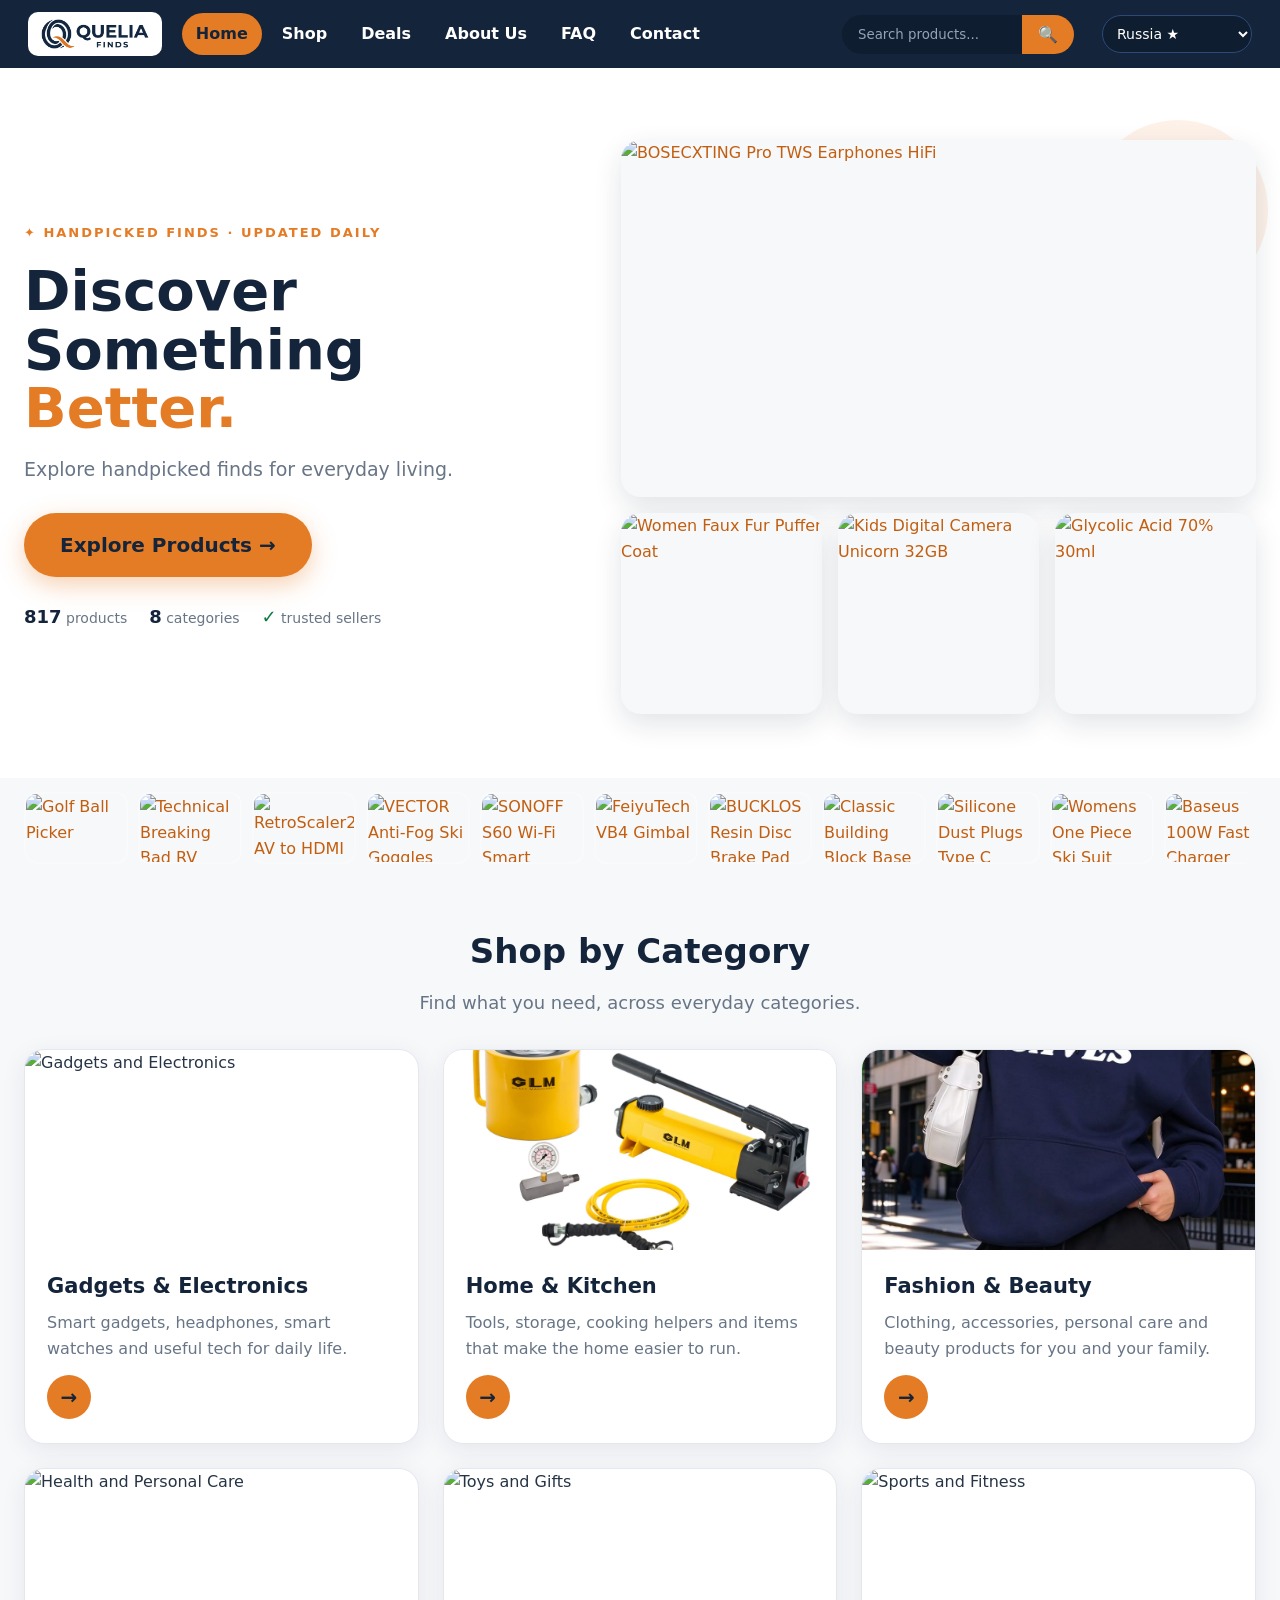
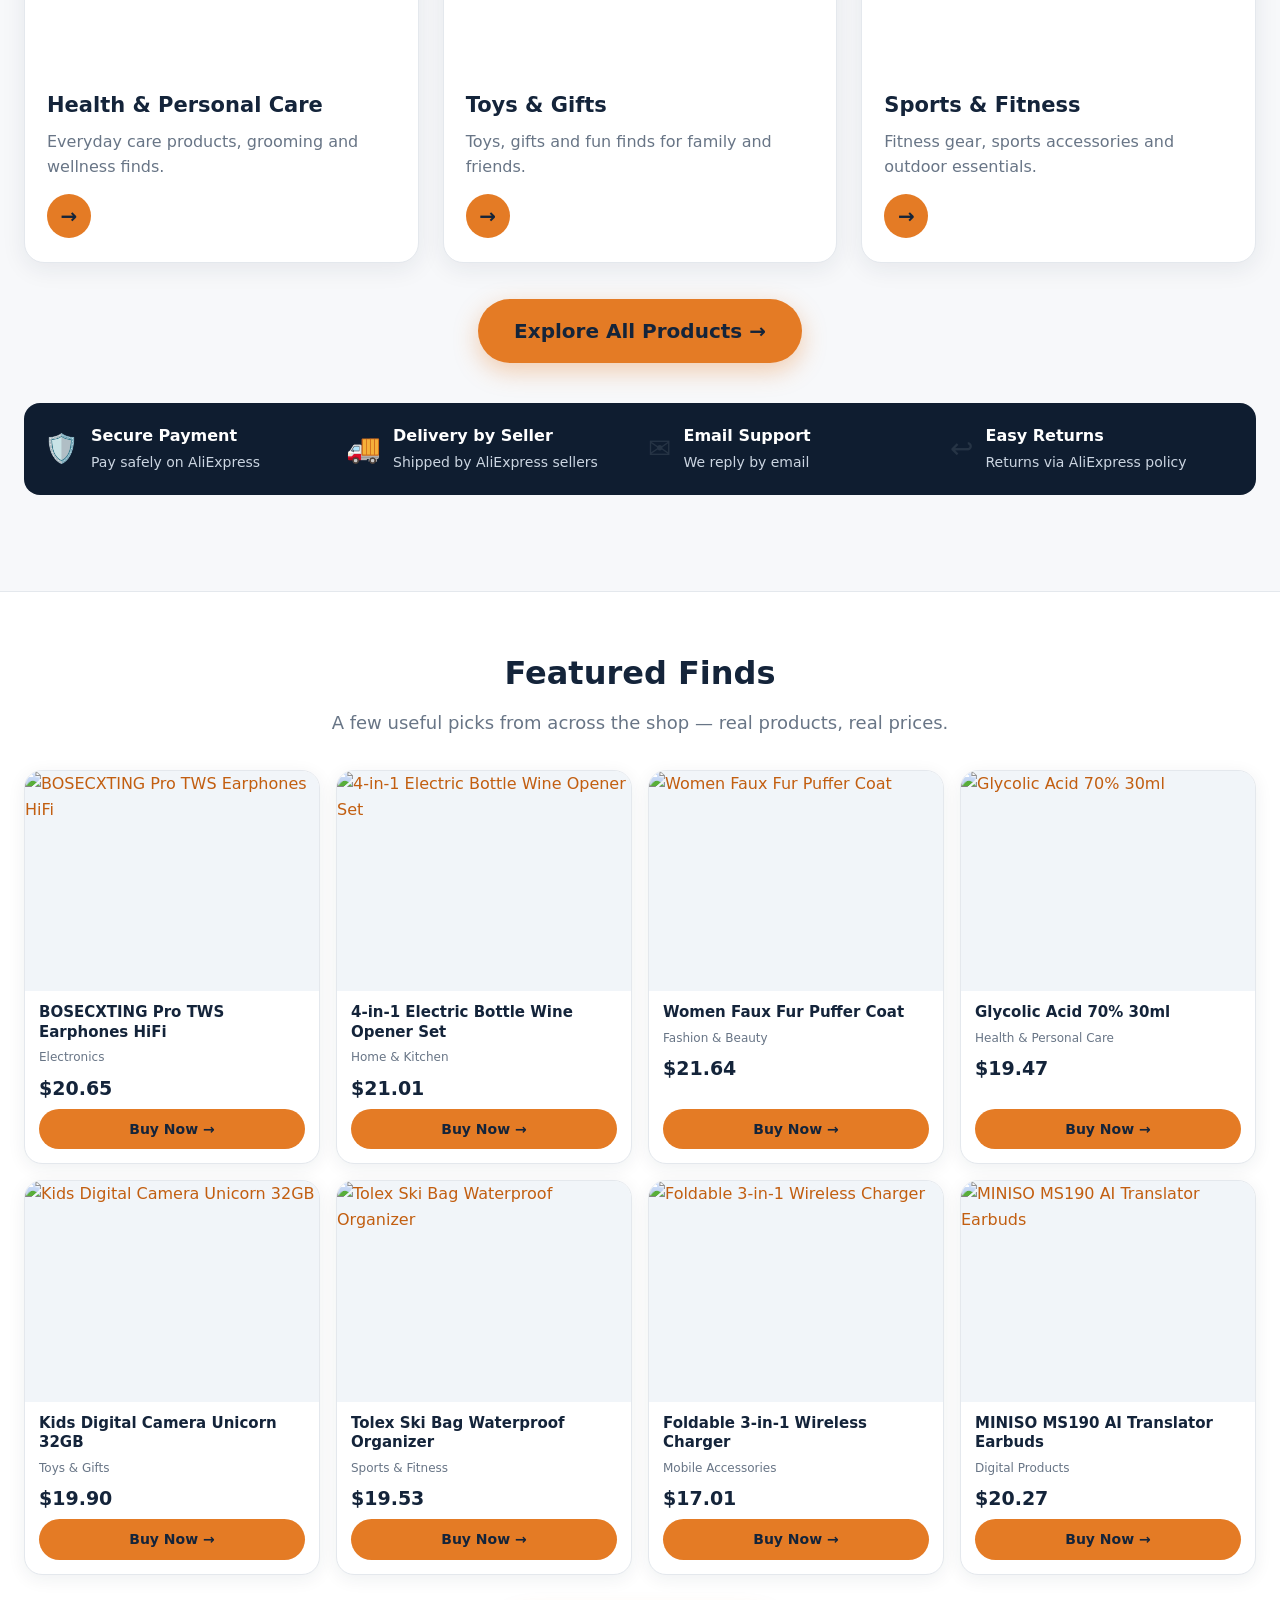
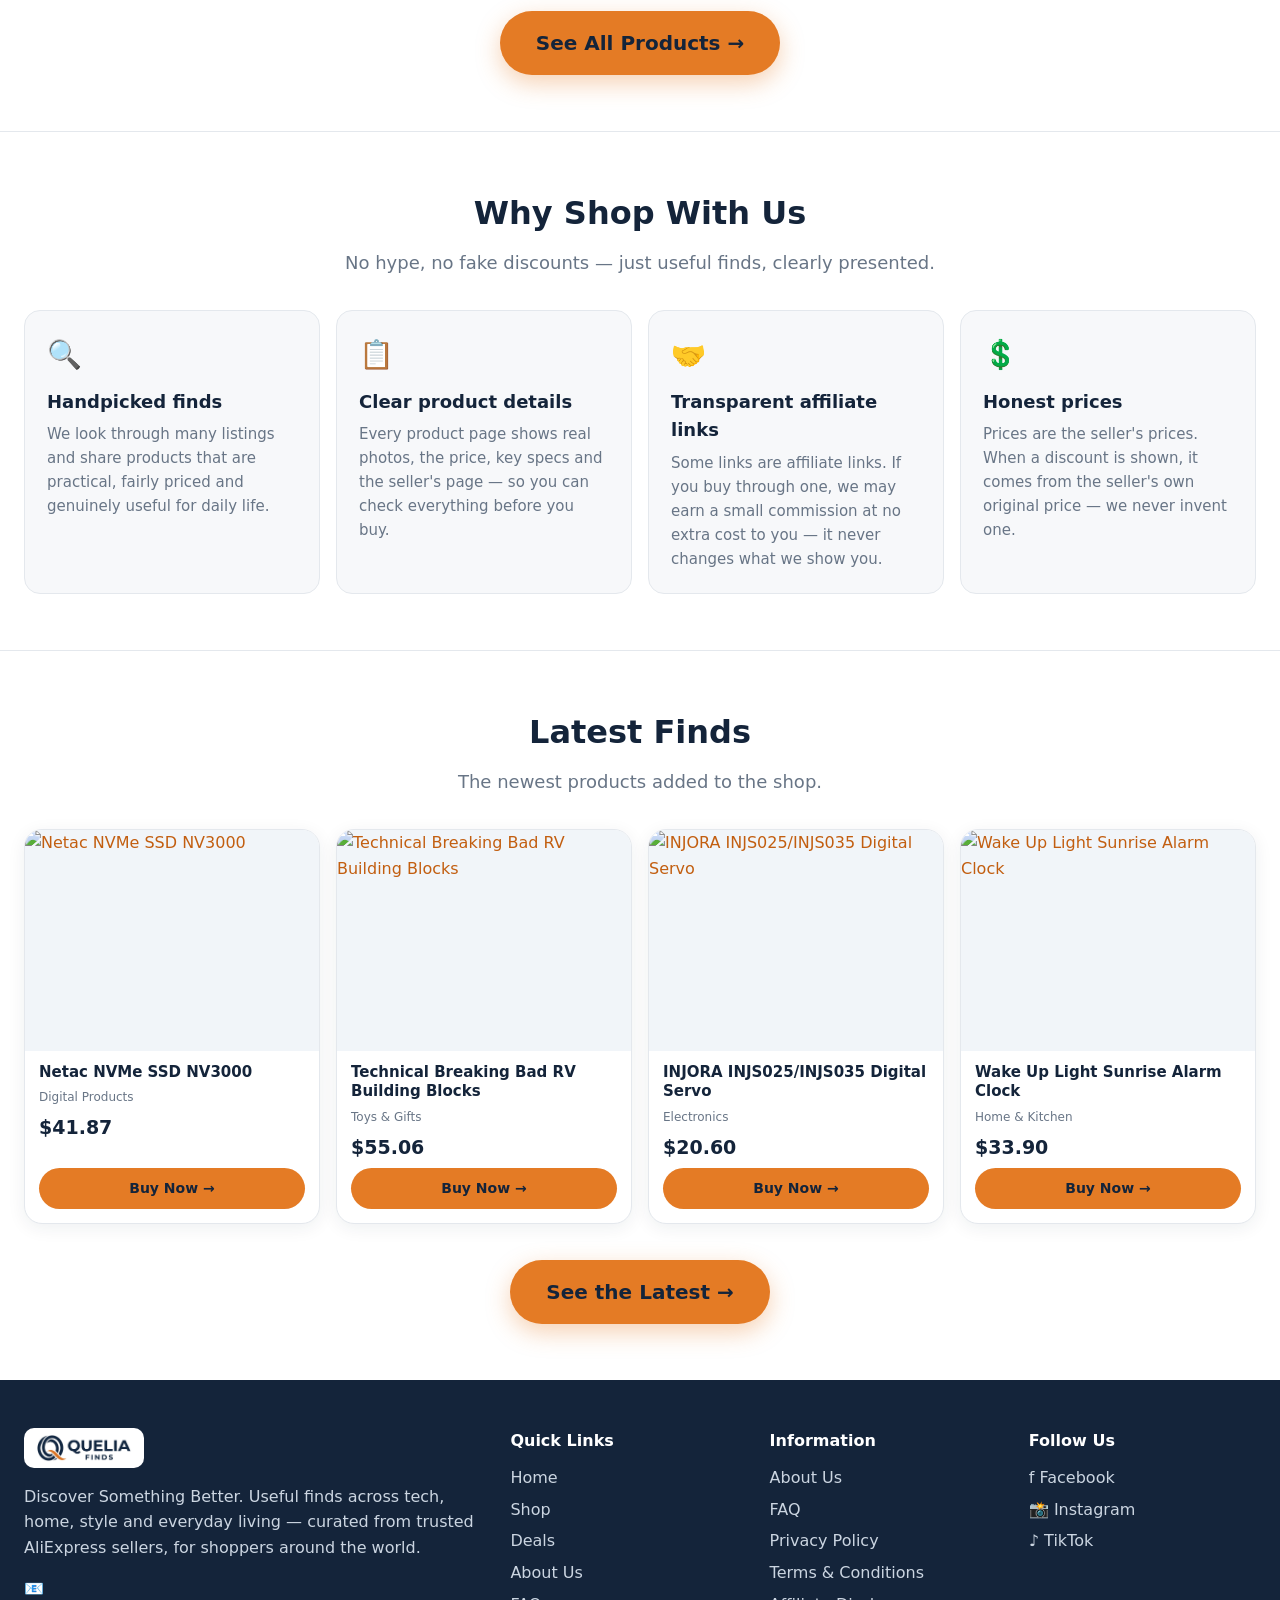
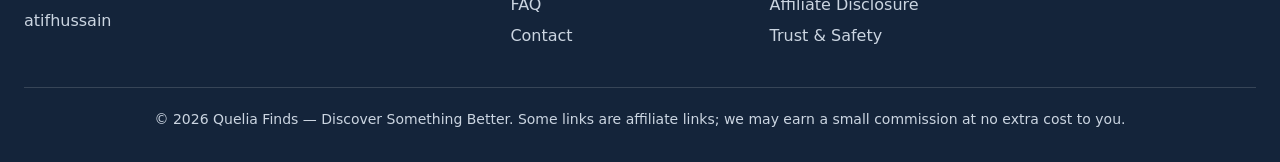
==== commit 8aa8d164: "France top-up batch: 4 products (815-818), 817 total" ====
--- a/index.html
+++ b/index.html
@@ -97,7 +97,7 @@
 
 </div>
 <div class="hero-stats">
-<span><b>813</b> products</span>
+<span><b>817</b> products</span>
 <span><b>8</b> categories</span>
 <span><b class="tick">✓</b> trusted sellers</span>
 </div>
@@ -266,39 +266,39 @@
 <p class="sub">The newest products added to the shop.</p>
 <div class="product-grid">
 <article class="p-card">
-  <a class="p-media" href="product.html?id=haylou-s40-anc-wireless-headphone"><img src="https://res.cloudinary.com/oyazitkv/image/upload/f_auto,q_auto/daily-deal-bazar/haylou-s40-anc-wireless-headphone/main.jpg" alt="HAYLOU S40 ANC Wireless Headphone" loading="lazy"></a>
-  <div class="p-body">
-    <h3><a href="product.html?id=haylou-s40-anc-wireless-headphone">HAYLOU S40 ANC Wireless Headphone</a></h3>
+  <a class="p-media" href="product.html?id=netac-nvme-ssd-nv3000"><img src="https://res.cloudinary.com/oyazitkv/image/upload/f_auto,q_auto/daily-deal-bazar/netac-nvme-ssd-nv3000/main.jpg" alt="Netac NVMe SSD NV3000" loading="lazy"></a>
+  <div class="p-body">
+    <h3><a href="product.html?id=netac-nvme-ssd-nv3000">Netac NVMe SSD NV3000</a></h3>
+    <div class="p-cat">Digital Products</div>
+    <div class="p-price">$41.87</div>
+    <a class="p-buy" href="https://s.click.aliexpress.com/e/_c4UPGpp1" target="_blank" rel="noopener">Buy Now →</a>
+  </div>
+</article>
+<article class="p-card">
+  <a class="p-media" href="product.html?id=technical-breaking-bad-rv-building-blocks"><img src="https://res.cloudinary.com/oyazitkv/image/upload/f_auto,q_auto/daily-deal-bazar/technical-breaking-bad-rv-building-blocks/main.jpg" alt="Technical Breaking Bad RV Building Blocks" loading="lazy"></a>
+  <div class="p-body">
+    <h3><a href="product.html?id=technical-breaking-bad-rv-building-blocks">Technical Breaking Bad RV Building Blocks</a></h3>
+    <div class="p-cat">Toys &amp; Gifts</div>
+    <div class="p-price">$55.06</div>
+    <a class="p-buy" href="https://s.click.aliexpress.com/e/_c3bGriLv" target="_blank" rel="noopener">Buy Now →</a>
+  </div>
+</article>
+<article class="p-card">
+  <a class="p-media" href="product.html?id=injora-injs025-injs035-digital-servo"><img src="https://res.cloudinary.com/oyazitkv/image/upload/f_auto,q_auto/daily-deal-bazar/injora-injs025-injs035-digital-servo/main.jpg" alt="INJORA INJS025/INJS035 Digital Servo" loading="lazy"></a>
+  <div class="p-body">
+    <h3><a href="product.html?id=injora-injs025-injs035-digital-servo">INJORA INJS025/INJS035 Digital Servo</a></h3>
     <div class="p-cat">Electronics</div>
-    <div class="p-price">$54.73</div>
-    <a class="p-buy" href="https://s.click.aliexpress.com/e/_c3EESQcT" target="_blank" rel="noopener">Buy Now →</a>
-  </div>
-</article>
-<article class="p-card">
-  <a class="p-media" href="product.html?id=enchen-boost-electric-hair-clipper"><img src="https://res.cloudinary.com/oyazitkv/image/upload/f_auto,q_auto/daily-deal-bazar/enchen-boost-electric-hair-clipper/main.jpg" alt="ENCHEN Boost Electric Hair Clipper" loading="lazy"></a>
-  <div class="p-body">
-    <h3><a href="product.html?id=enchen-boost-electric-hair-clipper">ENCHEN Boost Electric Hair Clipper</a></h3>
-    <div class="p-cat">Health &amp; Personal Care</div>
-    <div class="p-price">$18.16</div>
-    <a class="p-buy" href="https://s.click.aliexpress.com/e/_c4SrCczz" target="_blank" rel="noopener">Buy Now →</a>
-  </div>
-</article>
-<article class="p-card">
-  <a class="p-media" href="product.html?id=pagani-design-2026-speed-chronograph"><img src="https://res.cloudinary.com/oyazitkv/image/upload/f_auto,q_auto/daily-deal-bazar/pagani-design-2026-speed-chronograph/main.jpg" alt="PAGANI DESIGN 2026 Speed Chronograph" loading="lazy"></a>
-  <div class="p-body">
-    <h3><a href="product.html?id=pagani-design-2026-speed-chronograph">PAGANI DESIGN 2026 Speed Chronograph</a></h3>
-    <div class="p-cat">Fashion &amp; Beauty</div>
-    <div class="p-price">$91.39</div>
-    <a class="p-buy" href="https://s.click.aliexpress.com/e/_c3nkfeBp" target="_blank" rel="noopener">Buy Now →</a>
-  </div>
-</article>
-<article class="p-card">
-  <a class="p-media" href="product.html?id=epomaker-ek21-via-numpad"><img src="https://res.cloudinary.com/oyazitkv/image/upload/f_auto,q_auto/daily-deal-bazar/epomaker-ek21-via-numpad/main.jpg" alt="EPOMAKER EK21 VIA Numpad" loading="lazy"></a>
-  <div class="p-body">
-    <h3><a href="product.html?id=epomaker-ek21-via-numpad">EPOMAKER EK21 VIA Numpad</a></h3>
-    <div class="p-cat">Digital Products</div>
-    <div class="p-price">$39.88</div>
-    <a class="p-buy" href="https://s.click.aliexpress.com/e/_c3QbVXkJ" target="_blank" rel="noopener">Buy Now →</a>
+    <div class="p-price">$20.60</div>
+    <a class="p-buy" href="https://s.click.aliexpress.com/e/_c4p3SsRp" target="_blank" rel="noopener">Buy Now →</a>
+  </div>
+</article>
+<article class="p-card">
+  <a class="p-media" href="product.html?id=wake-up-light-sunrise-alarm-clock"><img src="https://res.cloudinary.com/oyazitkv/image/upload/f_auto,q_auto/daily-deal-bazar/wake-up-light-sunrise-alarm-clock/main.jpg" alt="Wake Up Light Sunrise Alarm Clock" loading="lazy"></a>
+  <div class="p-body">
+    <h3><a href="product.html?id=wake-up-light-sunrise-alarm-clock">Wake Up Light Sunrise Alarm Clock</a></h3>
+    <div class="p-cat">Home &amp; Kitchen</div>
+    <div class="p-price">$33.90</div>
+    <a class="p-buy" href="https://s.click.aliexpress.com/e/_c4FUoqkj" target="_blank" rel="noopener">Buy Now →</a>
   </div>
 </article>
 </div>
